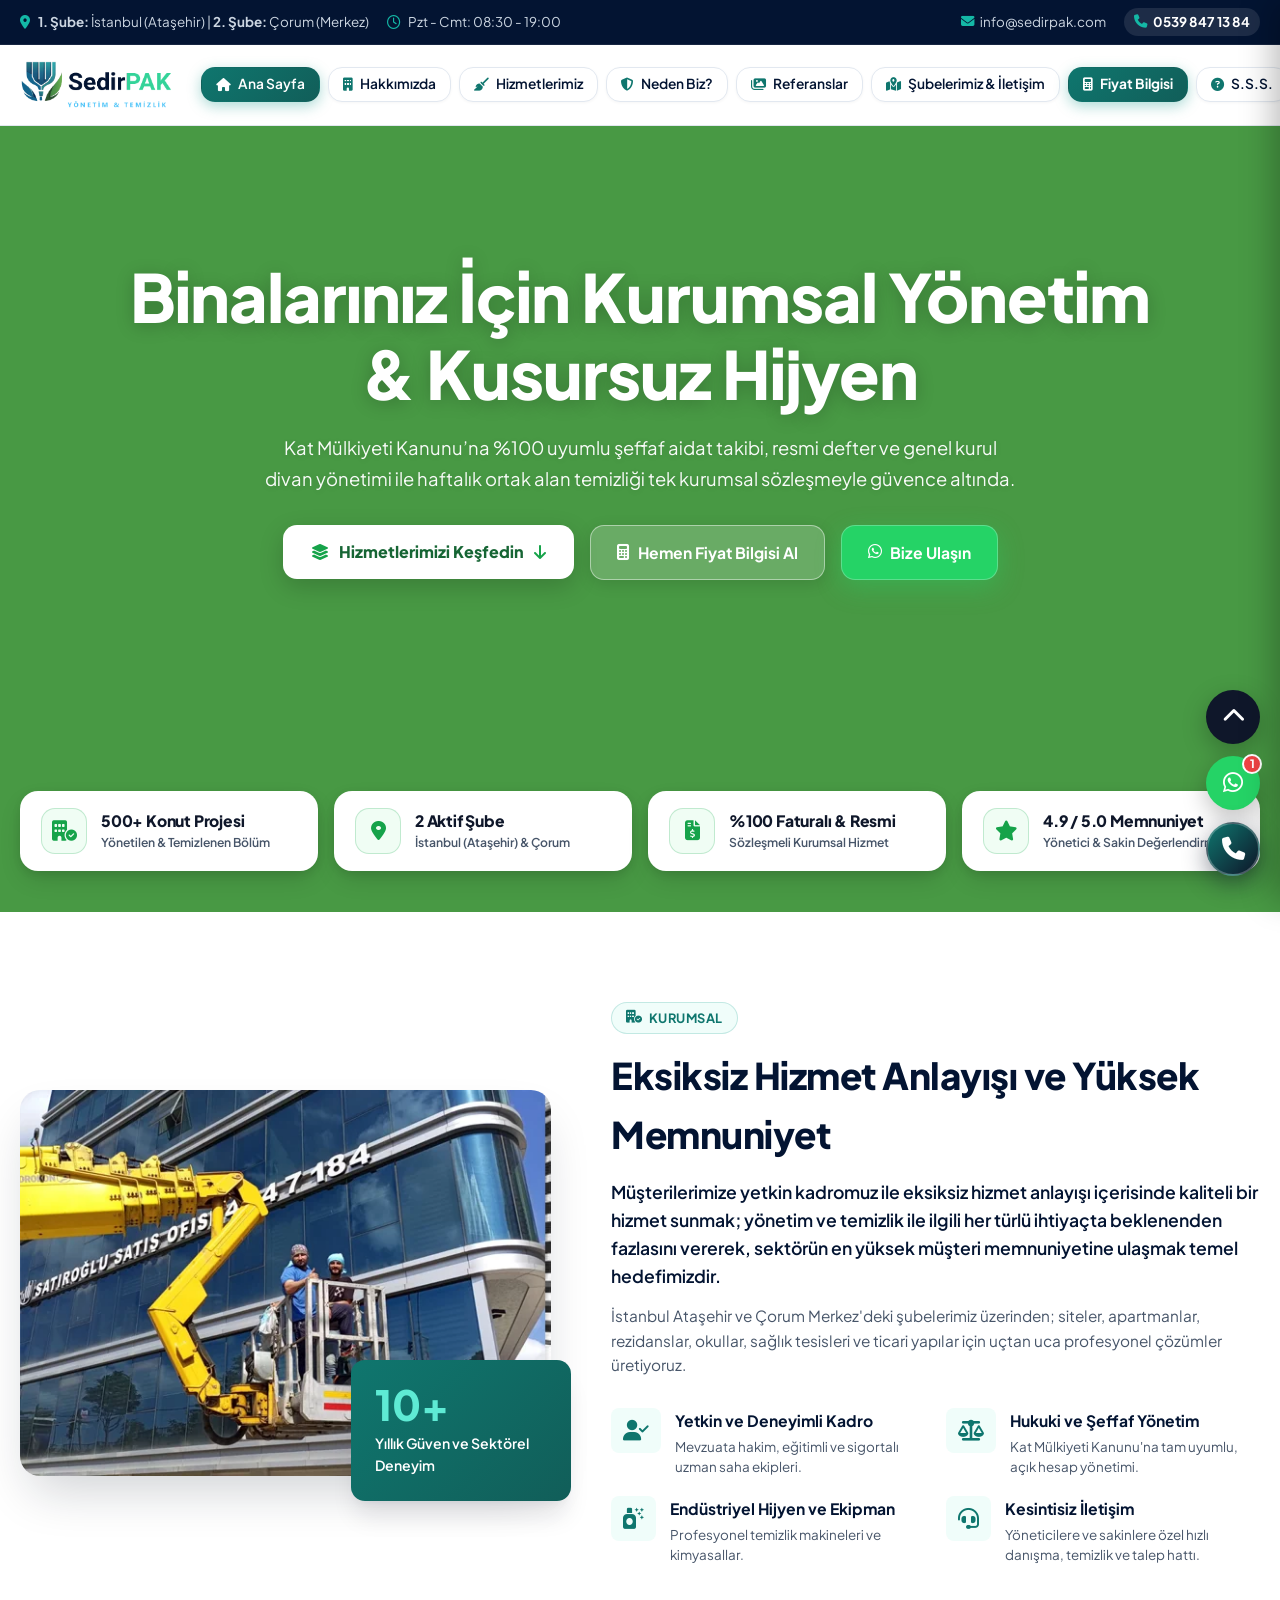
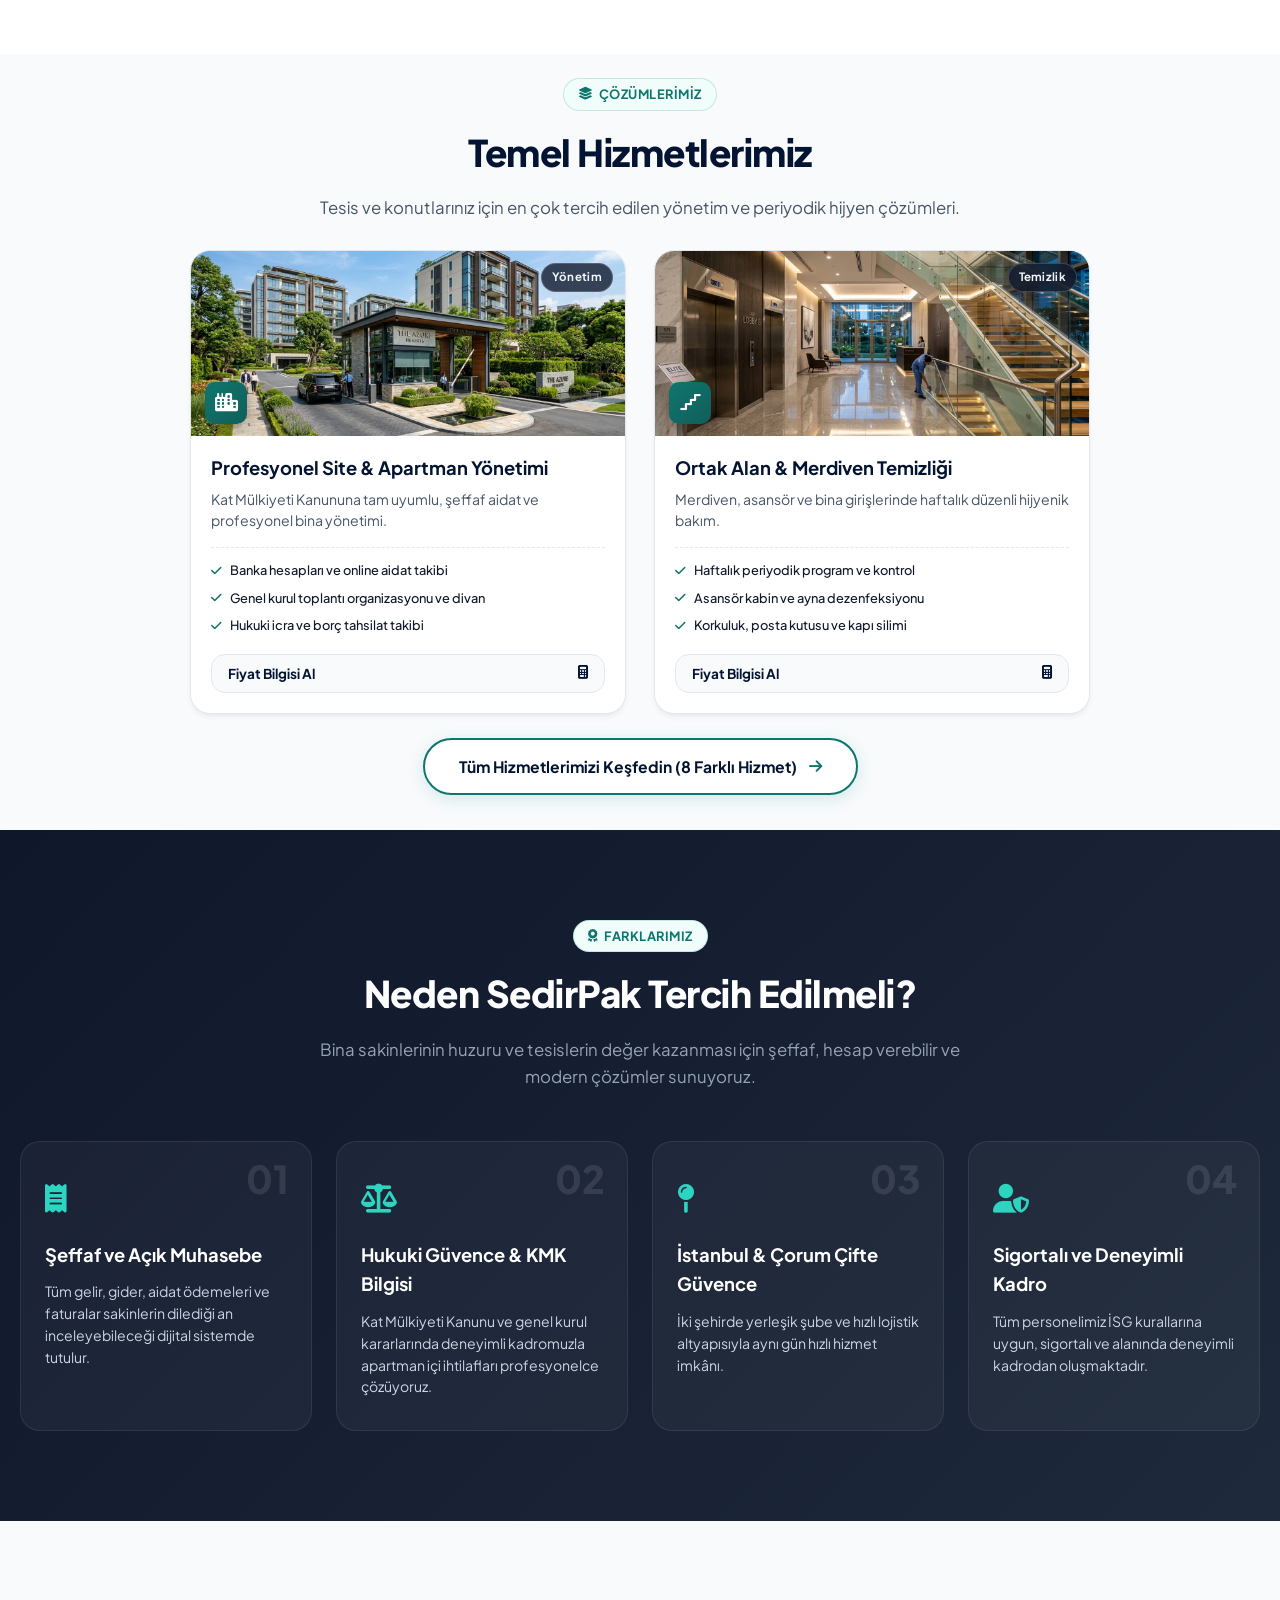
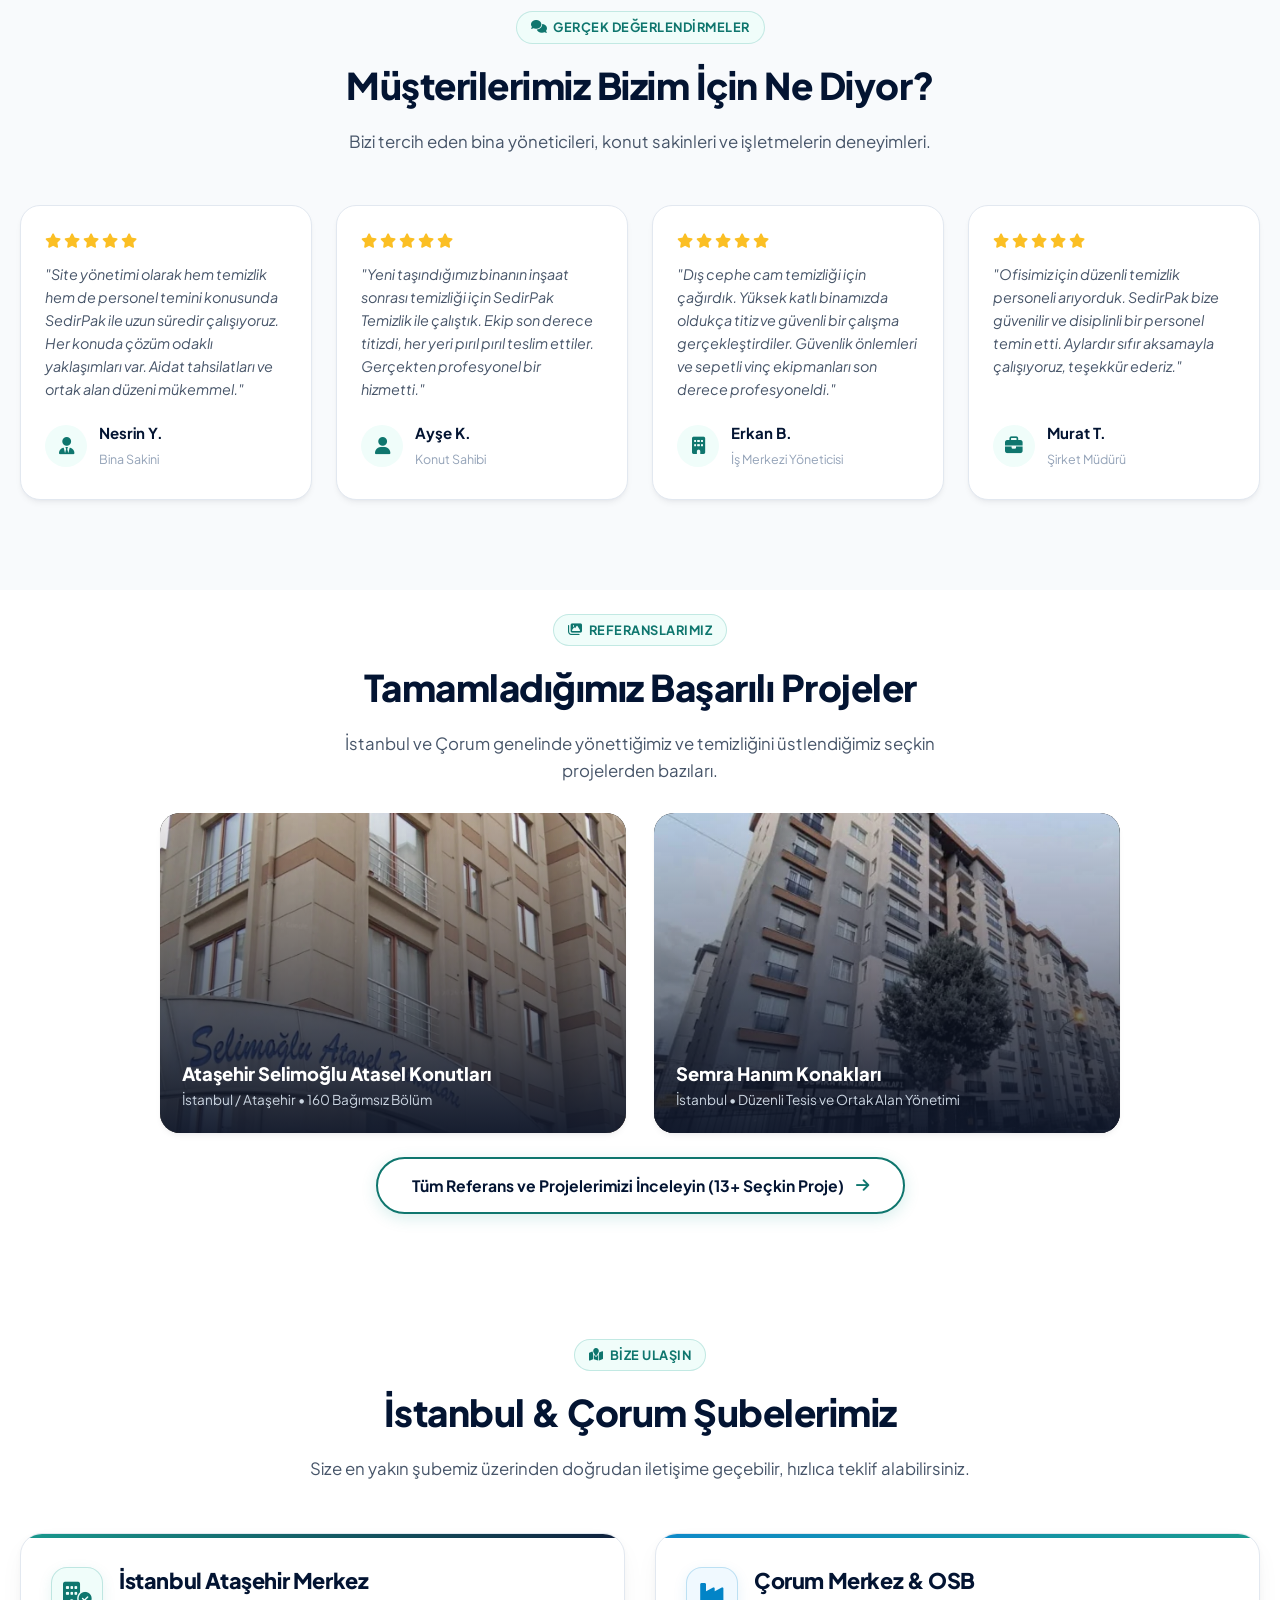
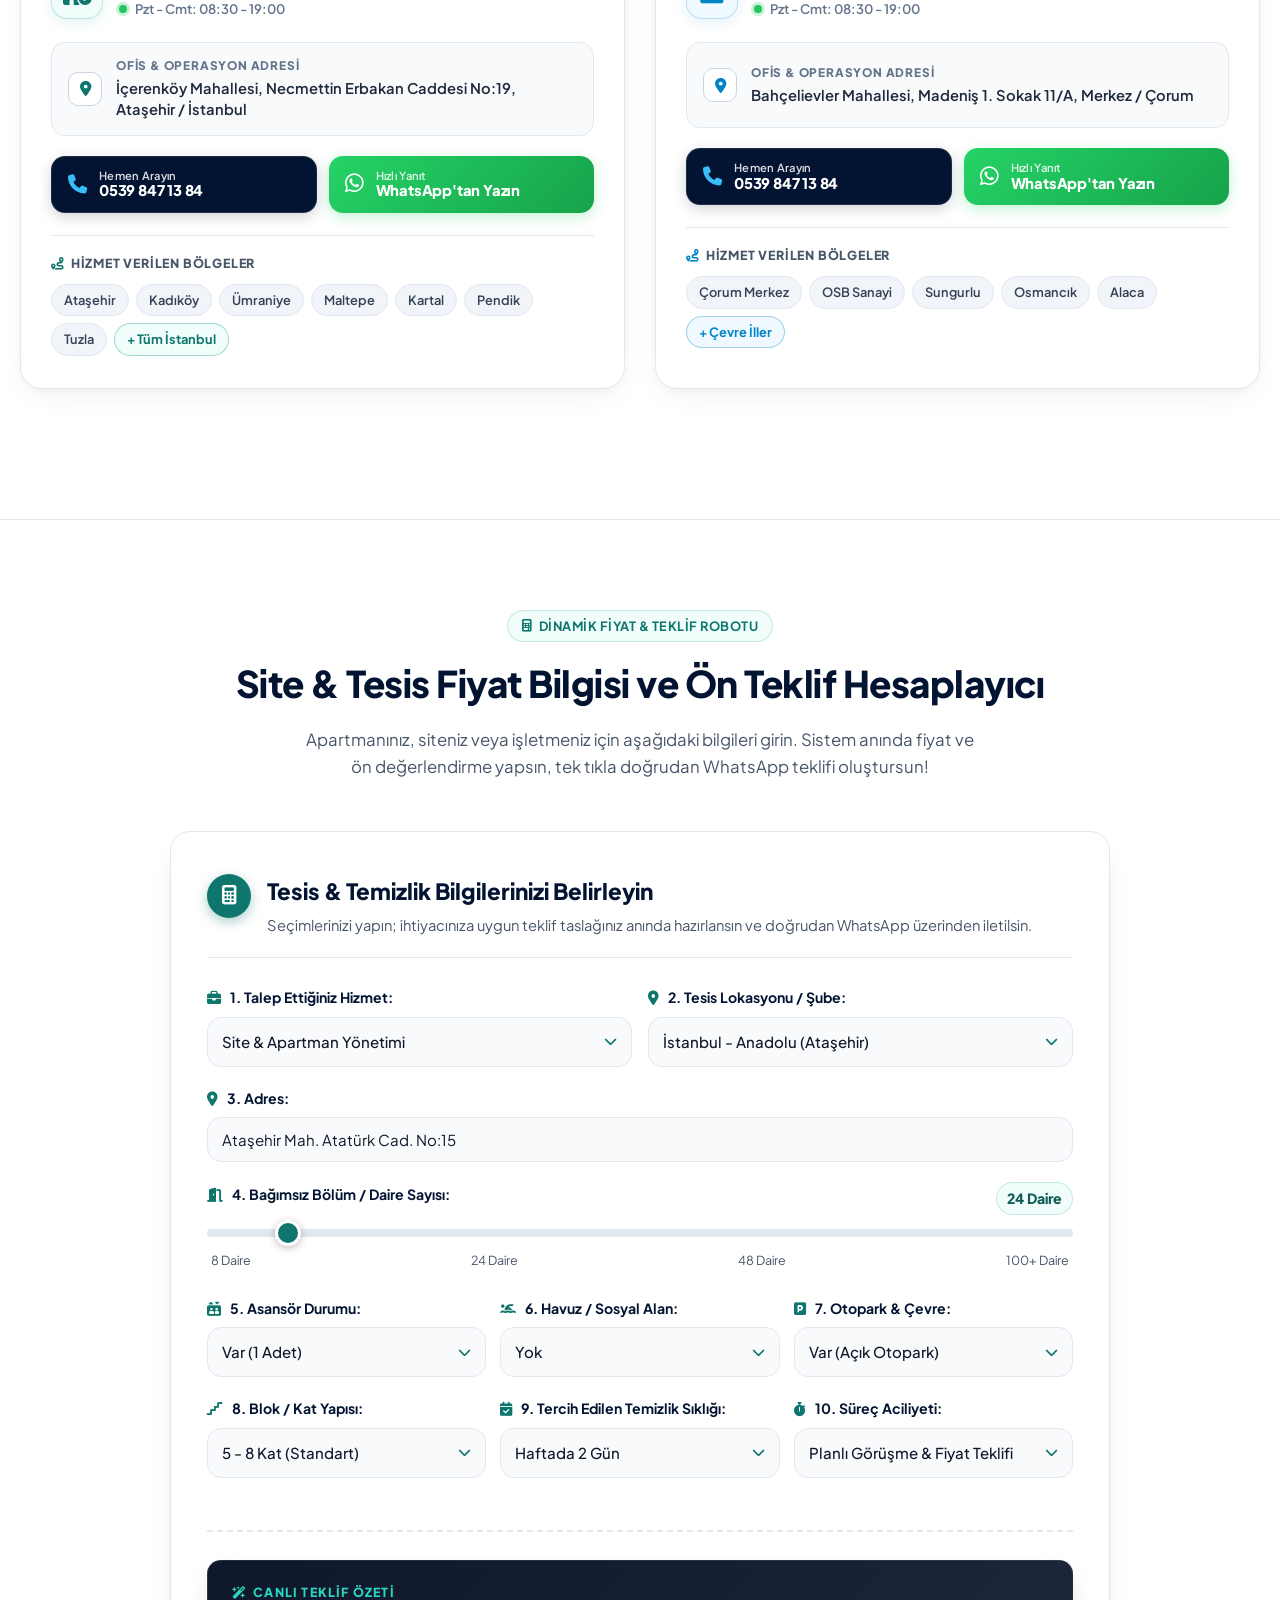
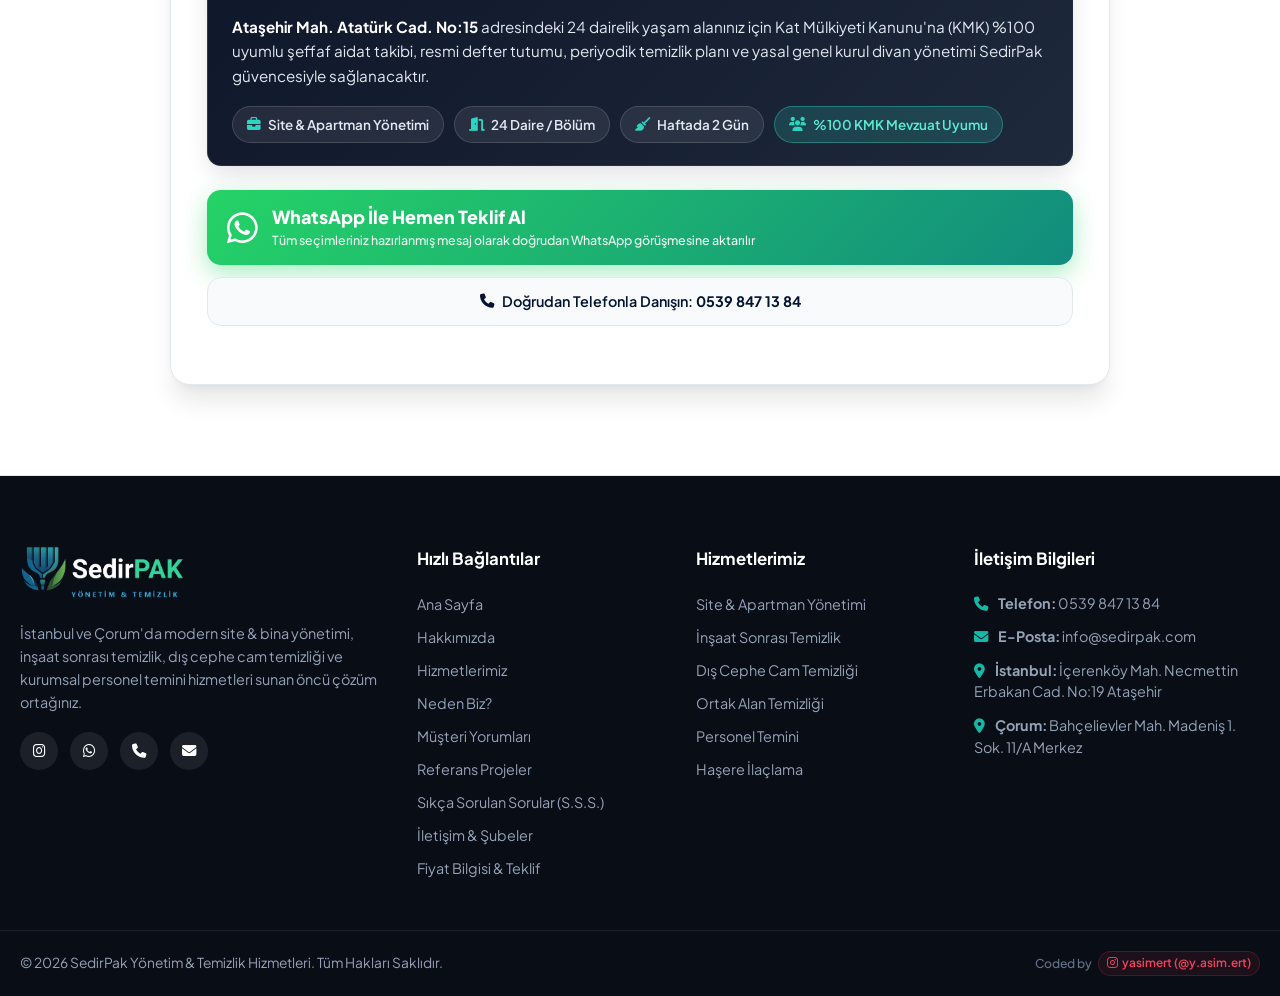
==== index.html @ 26efda53 "SedirPak Web: KMK Uyumlu Site Yonetimi ve Temizlik Hizmetleri" ====
<!DOCTYPE html>
<html lang="tr">
<head>
  <meta charset="UTF-8">
  <meta name="viewport" content="width=device-width, initial-scale=1.0, maximum-scale=5.0, viewport-fit=cover">
  <meta name="theme-color" content="#0f766e">
  <meta name="apple-mobile-web-app-capable" content="yes">
  <meta name="apple-mobile-web-app-status-bar-style" content="black-translucent">
  <title>SedirPak Yönetim & Temizlik | İstanbul & Çorum Profesyonel Tesis Yönetimi</title>
  
  <!-- SEO Meta Tags -->
  <meta name="description" content="SedirPak; İstanbul ve Çorum'da KMK uyumlu profesyonel site & apartman yönetimi, inşaat sonrası ve dış cephe temizliği sunar. Hemen online fiyat teklifi alın!">
  <meta name="keywords" content="site yönetimi, apartman yönetimi, SedirPak, inşaat sonrası temizlik, dış cephe temizliği, personel temini, ilaçlama, İstanbul site yönetimi, Çorum site yönetimi, aidat hesaplama">
  <meta name="author" content="SedirPak">
  <link rel="canonical" href="https://sedirpak.com">

  <!-- OpenGraph / Social Meta Tags -->
  <meta property="og:title" content="SedirPak | Profesyonel Site Yönetimi & Temizlik Hizmetleri">
  <meta property="og:description" content="İstanbul & Çorum'da profesyonel site yönetimi, bina temizliği ve entegre tesis çözümleri. Fiyat hesaplayıcı ile hemen teklif alın.">
  <meta property="og:image" content="assets/img/sedirpak-logo.webp">
  <meta property="og:type" content="website">

  <!-- Google Fonts: Plus Jakarta Sans -->
  <link rel="preconnect" href="https://fonts.googleapis.com">
  <link rel="preconnect" href="https://fonts.gstatic.com" crossorigin>
  <link href="https://fonts.googleapis.com/css2?family=Plus+Jakarta+Sans:ital,wght@0,300;0,400;0,500;0,600;0,700;0,800;1,400;1,600&display=swap" rel="stylesheet">

  <!-- FontAwesome 6 Icons -->
  <link rel="stylesheet" href="https://cdnjs.cloudflare.com/ajax/libs/font-awesome/6.5.2/css/all.min.css">

  <!-- Main Stylesheet -->
  <link rel="stylesheet" href="css/style.css?v=5.7">
  <link rel="icon" type="image/png" href="assets/img/sedirpak-logo.webp?v=2">
  <script>
    if ('scrollRestoration' in history) history.scrollRestoration = 'manual';
  </script>

  <!-- Yapılandırılmış Veri: Organization & LocalBusiness (Googlebot & Arama Motorları İçin) -->
  <script type="application/ld+json">
  {
    "@context": "https://schema.org",
    "@graph": [
      {
        "@type": "Organization",
        "@id": "https://sedirpak.com/#organization",
        "name": "SedirPak Yönetim & Temizlik",
        "url": "https://sedirpak.com",
        "logo": "https://sedirpak.com/assets/img/sedirpak-logo.webp",
        "contactPoint": {
          "@type": "ContactPoint",
          "telephone": "+90-539-847-13-84",
          "contactType": "customer service",
          "areaServed": ["TR-34", "TR-19"],
          "availableLanguage": "Turkish"
        }
      },
      {
        "@type": "LocalBusiness",
        "@id": "https://sedirpak.com/#istanbul-branch",
        "name": "SedirPak İstanbul Şubesi - Site Yönetimi & Temizlik",
        "parentOrganization": { "@id": "https://sedirpak.com/#organization" },
        "url": "https://sedirpak.com",
        "telephone": "+905398471384",
        "email": "info@sedirpak.com",
        "priceRange": "₺₺",
        "image": "https://sedirpak.com/assets/img/sedirpak-logo.webp",
        "address": {
          "@type": "PostalAddress",
          "streetAddress": "Barbaros Mah. Mor Sümbül Sok. Varyap Meridian Grand Tower No:1 D:84",
          "addressLocality": "Ataşehir",
          "addressRegion": "İstanbul",
          "addressCountry": "TR"
        },
        "geo": {
          "@type": "GeoCoordinates",
          "latitude": 40.9950,
          "longitude": 29.1170
        },
        "openingHoursSpecification": {
          "@type": "OpeningHoursSpecification",
          "dayOfWeek": ["Monday", "Tuesday", "Wednesday", "Thursday", "Friday", "Saturday"],
          "opens": "08:30",
          "closes": "19:00"
        }
      },
      {
        "@type": "LocalBusiness",
        "@id": "https://sedirpak.com/#corum-branch",
        "name": "SedirPak Çorum Şubesi - Apartman Yönetimi & Tesis Temizliği",
        "parentOrganization": { "@id": "https://sedirpak.com/#organization" },
        "url": "https://sedirpak.com",
        "telephone": "+905398471384",
        "email": "info@sedirpak.com",
        "priceRange": "₺₺",
        "image": "https://sedirpak.com/assets/img/sedirpak-logo.webp",
        "address": {
          "@type": "PostalAddress",
          "streetAddress": "Çepni Mah. Kubbeli 2. Sok. No:14/204",
          "addressLocality": "Merkez",
          "addressRegion": "Çorum",
          "addressCountry": "TR"
        },
        "geo": {
          "@type": "GeoCoordinates",
          "latitude": 40.5489,
          "longitude": 34.9537
        },
        "openingHoursSpecification": {
          "@type": "OpeningHoursSpecification",
          "dayOfWeek": ["Monday", "Tuesday", "Wednesday", "Thursday", "Friday", "Saturday"],
          "opens": "08:30",
          "closes": "19:00"
        }
      }
    ]
  }
  </script>
</head>
<body>

  <!-- Site Preloader: Minimal Fırça & Süpürme Animasyonu -->
  <div id="sitePreloader" class="site-preloader" aria-hidden="true">
    <div class="preloader-minimal">
      <div class="broom-anim-box">
        <svg class="broom-svg" viewBox="0 0 140 95" fill="none" xmlns="http://www.w3.org/2000/svg">
          <!-- Floor line -->
          <line class="broom-floor" x1="10" y1="80" x2="130" y2="80" />
          
          <!-- Left Dust Group (Sola süpürdükçe kalkan tozlar) -->
          <g class="dust-group dust-left">
            <path class="dust-cloud" d="M42 78 C38 69 29 67 24 71 C19 67 11 69 11 75 C8 75 5 78 8 80 C10 80 42 80 42 78 Z" fill="#cbd5e1" opacity="0.8"/>
            <circle class="dust-dot d1" cx="24" cy="69" r="3.2" fill="#94a3b8" />
            <circle class="dust-dot d2" cx="15" cy="64" r="2.6" fill="#94a3b8" />
            <circle class="dust-dot d3" cx="32" cy="63" r="2.2" fill="#64748b" />
            <circle class="dust-dot d4" cx="8" cy="73" r="2.4" fill="#94a3b8" />
            <circle class="dust-dot d5" cx="20" cy="56" r="1.8" fill="#cbd5e1" />
            <circle class="dust-dot d6" cx="28" cy="74" r="2.0" fill="#94a3b8" />
            <path class="dust-line" d="M38 78 Q26 75 14 74" stroke="#94a3b8" stroke-width="2" stroke-linecap="round"/>
            <path class="dust-line" d="M30 73 Q20 69 10 67" stroke="#cbd5e1" stroke-width="1.8" stroke-linecap="round"/>
          </g>

          <!-- Right Dust Group (Sağa süpürdükçe kalkan tozlar) -->
          <g class="dust-group dust-right">
            <path class="dust-cloud" d="M98 78 C102 69 111 67 116 71 C121 67 129 69 129 75 C132 75 135 78 132 80 C130 80 98 80 98 78 Z" fill="#cbd5e1" opacity="0.8"/>
            <circle class="dust-dot d1" cx="116" cy="69" r="3.2" fill="#94a3b8" />
            <circle class="dust-dot d2" cx="125" cy="64" r="2.6" fill="#94a3b8" />
            <circle class="dust-dot d3" cx="108" cy="63" r="2.2" fill="#64748b" />
            <circle class="dust-dot d4" cx="132" cy="73" r="2.4" fill="#94a3b8" />
            <circle class="dust-dot d5" cx="120" cy="56" r="1.8" fill="#cbd5e1" />
            <circle class="dust-dot d6" cx="112" cy="74" r="2.0" fill="#94a3b8" />
            <path class="dust-line" d="M102 78 Q114 75 126 74" stroke="#94a3b8" stroke-width="2" stroke-linecap="round"/>
            <path class="dust-line" d="M110 73 Q120 69 130 67" stroke="#cbd5e1" stroke-width="1.8" stroke-linecap="round"/>
          </g>

          <!-- Sweeping Broom Structure -->
          <g class="broom-pivot">
            <!-- Long handle (Color 1: #1e293b) -->
            <line x1="70" y1="12" x2="70" y2="58" stroke="#1e293b" stroke-width="3.5" stroke-linecap="round"/>
            
            <!-- Brush socket (Color 1: #1e293b) -->
            <rect x="55" y="58" width="30" height="6.5" rx="2" fill="#1e293b"/>
            
            <!-- Bristles / Fırça (Color 2: #0f766e) -->
            <path d="M56 64.5 L52 80 M60 64.5 L58 80 M64 64.5 L63 80 M70 64.5 L70 80 M76 64.5 L77 80 M80 64.5 L82 80 M84 64.5 L88 80" stroke="#0f766e" stroke-width="2.8" stroke-linecap="round"/>
          </g>
        </svg>
      </div>
      <div class="preloader-brand">
        <img src="assets/img/sedirpak-logo.webp?v=3" alt="SedirPak Logo" class="preloader-logo">
      </div>
    </div>
  </div>

  <!-- Top Announcement / Contact Bar -->
  <div class="top-bar">
    <div class="container top-bar-inner">
      <div class="top-bar-left d-none-mobile">
        <span class="top-item"><i class="fa-solid fa-location-dot"></i> <strong>1. Şube:</strong> İstanbul (Ataşehir) | <strong>2. Şube:</strong> Çorum (Merkez)</span>
        <span class="top-item"><i class="fa-regular fa-clock"></i> Pzt - Cmt: 08:30 - 19:00</span>
      </div>
      <div class="top-bar-right">
        <a href="mailto:info@sedirpak.com" class="top-link"><i class="fa-solid fa-envelope"></i> info@sedirpak.com</a>
        <a href="tel:05398471384" class="top-link top-phone"><i class="fa-solid fa-phone"></i> 0539 847 13 84</a>
      </div>
    </div>
  </div>

  <!-- Main Navigation Bar -->
  <header class="navbar-wrapper" id="main-header">
    <div class="container navbar-container">
      <a href="#" class="brand-logo" aria-label="SedirPak Ana Sayfa">
        <img src="assets/img/sedirpak-logo.webp?v=3" alt="SedirPak Logo" class="brand-img">
      </a>

      <!-- Desktop Navigation Menu (Tüm Navbar Buton Formatında) -->
      <nav class="nav-menu" id="navMenu">
        <a href="#hero" class="nav-link nav-btn active">
          <i class="fa-solid fa-house"></i>
          <span>Ana Sayfa</span>
        </a>
        <a href="#hakkimizda" class="nav-link nav-btn">
          <i class="fa-solid fa-building"></i>
          <span>Hakkımızda</span>
        </a>
        <a href="#hizmetler" class="nav-link nav-btn">
          <i class="fa-solid fa-broom"></i>
          <span>Hizmetlerimiz</span>
        </a>
        <a href="#neden-biz" class="nav-link nav-btn">
          <i class="fa-solid fa-shield-halved"></i>
          <span>Neden Biz?</span>
        </a>
        <a href="#referanslar" class="nav-link nav-btn">
          <i class="fa-solid fa-images"></i>
          <span>Referanslar</span>
        </a>
        <a href="#subeler" class="nav-link nav-btn">
          <i class="fa-solid fa-map-location-dot"></i>
          <span>Şubelerimiz & İletişim</span>
        </a>
        <a href="#hesaplayici" class="nav-link nav-btn nav-btn-cta">
          <i class="fa-solid fa-calculator"></i>
          <span>Fiyat Bilgisi</span>
        </a>
        <a href="sss.html" class="nav-link nav-btn">
          <i class="fa-solid fa-circle-question"></i>
          <span>S.S.S.</span>
        </a>
      </nav>

      <!-- Action Buttons (Menü Butonu) -->
      <div class="nav-actions">
        <button class="mobile-toggle" id="mobileMenuBtn" aria-label="Menüyü Aç/Kapat">
          <i class="fa-solid fa-bars"></i>
        </button>
      </div>
    </div>
  </header>

  <!-- Mobile Navigation Drawer -->
  <div class="mobile-drawer" id="mobileDrawer">
    <div class="drawer-header">
      <img src="assets/img/sedirpak-logo.webp?v=3" alt="SedirPak Logo" class="brand-img" style="height: 40px;">
      <button class="drawer-close" id="drawerCloseBtn">&times;</button>
    </div>
    <div class="drawer-links">
      <a href="#hero" class="drawer-link"><i class="fa-solid fa-house"></i> Ana Sayfa</a>
      <a href="#hakkimizda" class="drawer-link"><i class="fa-solid fa-building"></i> Hakkımızda</a>
      <a href="#hizmetler" class="drawer-link"><i class="fa-solid fa-broom"></i> Hizmetlerimiz</a>
      <a href="#neden-biz" class="drawer-link"><i class="fa-solid fa-shield-halved"></i> Neden SedirPak?</a>
      <a href="#yorumlar" class="drawer-link"><i class="fa-solid fa-comment-dots"></i> Müşteri Yorumları</a>
      <a href="#referanslar" class="drawer-link"><i class="fa-solid fa-images"></i> Projeler & Referanslar</a>
      <a href="#subeler" class="drawer-link"><i class="fa-solid fa-map-location-dot"></i> Şubeler & İletişim</a>
      <a href="#hesaplayici" class="drawer-link"><i class="fa-solid fa-calculator"></i> Fiyat Bilgisi & Teklif</a>
      <a href="sss.html" class="drawer-link"><i class="fa-solid fa-circle-question"></i> Sıkça Sorulan Sorular (S.S.S.)</a>
    </div>
    <div class="drawer-footer">
      <a href="https://wa.me/905398471384" target="_blank" class="btn btn-whatsapp-full">
        <i class="fa-brands fa-whatsapp"></i> WhatsApp'tan Danışın
      </a>
      <a href="tel:05398471384" class="btn btn-call-full">
        <i class="fa-solid fa-phone"></i> 0539 847 13 84
      </a>
    </div>
  </div>
  <div class="drawer-backdrop" id="drawerBackdrop"></div>

  <!-- Hero Section (Kurumsal Logo Yeşili Sabit Tek Renk Tema) -->
  <section class="hero-section" id="hero">
    <div class="container hero-container">
      <!-- Hero Header (Net, Vurucu, Prestijli) -->
      <div class="hero-header-box">
        <h1 class="hero-title">
          Binalarınız İçin Kurumsal Yönetim &amp; Kusursuz Hijyen
        </h1>

        <p class="hero-description">
          Kat Mülkiyeti Kanunu’na %100 uyumlu şeffaf aidat takibi, resmi defter ve genel kurul divan yönetimi ile haftalık ortak alan temizliği tek kurumsal sözleşmeyle güvence altında.
        </p>

        <!-- Hero Action Buttons -->
        <div class="hero-buttons">
          <a href="#hizmetler" class="btn btn-hero-explore">
            <i class="fa-solid fa-layer-group"></i>
            <span>Hizmetlerimizi Keşfedin</span>
            <i class="fa-solid fa-arrow-down"></i>
          </a>
          <a href="#hesaplayici" class="btn btn-hero-calc">
            <i class="fa-solid fa-calculator"></i>
            <span>Hemen Fiyat Bilgisi Al</span>
          </a>
          <a href="https://wa.me/905398471384?text=Merhaba,%20SedirPak%20web%20sitenizden%20ulas%C4%B1yorum.%20Fiyat%20bilgisi%20almak%20istiyorum." target="_blank" class="btn btn-hero-whatsapp">
            <i class="fa-brands fa-whatsapp"></i>
            <span>Bize Ulaşın</span>
          </a>
        </div>
      </div>

      <!-- Trust Metrics Bar (Hero Altı Güven ve Bilgi Bandı) -->
      <div class="hero-stats-row">
        <div class="stat-pill-item">
          <div class="stat-pill-icon"><i class="fa-solid fa-building-circle-check"></i></div>
          <div class="stat-pill-info">
            <strong>500+ Konut Projesi</strong>
            <span>Yönetilen &amp; Temizlenen Bölüm</span>
          </div>
        </div>

        <div class="stat-pill-item">
          <div class="stat-pill-icon"><i class="fa-solid fa-location-dot"></i></div>
          <div class="stat-pill-info">
            <strong>2 Aktif Şube</strong>
            <span>İstanbul (Ataşehir) &amp; Çorum</span>
          </div>
        </div>

        <div class="stat-pill-item">
          <div class="stat-pill-icon"><i class="fa-solid fa-file-invoice-dollar"></i></div>
          <div class="stat-pill-info">
            <strong>%100 Faturalı &amp; Resmi</strong>
            <span>Sözleşmeli Kurumsal Hizmet</span>
          </div>
        </div>

        <div class="stat-pill-item">
          <div class="stat-pill-icon"><i class="fa-solid fa-star"></i></div>
          <div class="stat-pill-info">
            <strong>4.9 / 5.0 Memnuniyet</strong>
            <span>Yönetici &amp; Sakin Değerlendirmesi</span>
          </div>
        </div>
      </div>
    </div>
  </section>

  <!-- Hakkımızda / Kurumsal Bölüm -->
  <section class="about-section" id="hakkimizda">
    <div class="container about-container">
      <div class="about-image-col">
        <div class="image-wrapper">
          <img src="assets/img/sedirpak-kurumsal-yonetim-temizlik.webp" alt="SedirPak Tesis Yönetimi ve Temizlik" class="about-main-img">
          <div class="experience-card">
            <span class="exp-number">10+</span>
            <span class="exp-text">Yıllık Güven ve Sektörel Deneyim</span>
          </div>
        </div>
      </div>
      <div class="about-text-col">
        <span class="section-tag"><i class="fa-solid fa-building-circle-check"></i> KURUMSAL</span>
        <h2 class="section-title">Eksiksiz Hizmet Anlayışı ve Yüksek Memnuniyet</h2>
        <p class="about-lead">
          Müşterilerimize yetkin kadromuz ile eksiksiz hizmet anlayışı içerisinde kaliteli bir hizmet sunmak; 
          yönetim ve temizlik ile ilgili her türlü ihtiyaçta beklenenden fazlasını vererek, sektörün en yüksek 
          müşteri memnuniyetine ulaşmak temel hedefimizdir.
        </p>
        <p class="about-paragraph">
          İstanbul Ataşehir ve Çorum Merkez'deki şubelerimiz üzerinden; siteler, apartmanlar, rezidanslar, okullar, 
          sağlık tesisleri ve ticari yapılar için uçtan uca profesyonel çözümler üretiyoruz.
        </p>

        <div class="about-highlights-grid">
          <div class="highlight-item">
            <i class="fa-solid fa-user-check"></i>
            <div>
              <h4>Yetkin ve Deneyimli Kadro</h4>
              <p>Mevzuata hakim, eğitimli ve sigortalı uzman saha ekipleri.</p>
            </div>
          </div>
          <div class="highlight-item">
            <i class="fa-solid fa-scale-balanced"></i>
            <div>
              <h4>Hukuki ve Şeffaf Yönetim</h4>
              <p>Kat Mülkiyeti Kanunu'na tam uyumlu, açık hesap yönetimi.</p>
            </div>
          </div>
          <div class="highlight-item">
            <i class="fa-solid fa-spray-can-sparkles"></i>
            <div>
              <h4>Endüstriyel Hijyen ve Ekipman</h4>
              <p>Profesyonel temizlik makineleri ve kimyasallar.</p>
            </div>
          </div>
          <div class="highlight-item">
            <i class="fa-solid fa-headset"></i>
            <div>
              <h4>Kesintisiz İletişim</h4>
              <p>Yöneticilere ve sakinlere özel hızlı danışma, temizlik ve talep hattı.</p>
            </div>
          </div>
        </div>
      </div>
    </div>
  </section>

  <!-- Hizmetlerimiz Bölümü (Öne Çıkanlar & Hızlı Bakış) -->
  <section class="services-section" id="hizmetler">
    <div class="container">
      <div class="section-header text-center">
        <span class="section-tag"><i class="fa-solid fa-layer-group"></i> ÇÖZÜMLERİMİZ</span>
        <h2 class="section-title">Temel Hizmetlerimiz</h2>
        <p class="section-subtitle">
          Tesis ve konutlarınız için en çok tercih edilen yönetim ve periyodik hijyen çözümleri.
        </p>
      </div>

      <div class="services-grid featured-services-grid" id="servicesGrid">
        <!-- Hizmet 1: Site & Apartman Yönetimi -->
        <div class="service-card" data-category="yonetim">
          <div class="service-card-media">
            <img src="assets/img/services/sedirpak-site-yonetimi.webp" alt="SedirPak Site & Apartman Yönetimi" loading="lazy">
            <div class="service-icon-badge">
              <i class="fa-solid fa-city"></i>
            </div>
            <span class="service-cat-pill">Yönetim</span>
          </div>
          <div class="service-card-body">
            <h3>Profesyonel Site & Apartman Yönetimi</h3>
            <p>Kat Mülkiyeti Kanununa tam uyumlu, şeffaf aidat ve profesyonel bina yönetimi.</p>
            <ul class="service-points">
              <li><i class="fa-solid fa-check"></i> Banka hesapları ve online aidat takibi</li>
              <li><i class="fa-solid fa-check"></i> Genel kurul toplantı organizasyonu ve divan</li>
              <li><i class="fa-solid fa-check"></i> Hukuki icra ve borç tahsilat takibi</li>
            </ul>
            <button class="btn-card-quote" onclick="selectServiceForCalc('Profesyonel Site ve Apartman Yönetimi')">
              <span>Fiyat Bilgisi Al</span> <i class="fa-solid fa-calculator"></i>
            </button>
          </div>
        </div>

        <!-- Hizmet 2: Ortak Alan & Merdiven Temizliği -->
        <div class="service-card" data-category="temizlik">
          <div class="service-card-media">
            <img src="assets/img/services/sedirpak-ortak-alan-merdiven-temizligi.webp" alt="SedirPak Ortak Alan & Merdiven Temizliği" loading="lazy">
            <div class="service-icon-badge">
              <i class="fa-solid fa-stairs"></i>
            </div>
            <span class="service-cat-pill">Temizlik</span>
          </div>
          <div class="service-card-body">
            <h3>Ortak Alan & Merdiven Temizliği</h3>
            <p>Merdiven, asansör ve bina girişlerinde haftalık düzenli hijyenik bakım.</p>
            <ul class="service-points">
              <li><i class="fa-solid fa-check"></i> Haftalık periyodik program ve kontrol</li>
              <li><i class="fa-solid fa-check"></i> Asansör kabin ve ayna dezenfeksiyonu</li>
              <li><i class="fa-solid fa-check"></i> Korkuluk, posta kutusu ve kapı silimi</li>
            </ul>
            <button class="btn-card-quote" onclick="selectServiceForCalc('Ortak Alan & Merdiven Temizliği')">
              <span>Fiyat Bilgisi Al</span> <i class="fa-solid fa-calculator"></i>
            </button>
          </div>
        </div>
      </div>

      <!-- Tüm Hizmetlerimizi Keşfedin Butonu -->
      <div class="section-more-wrapper">
        <a href="hizmetler.html" class="btn btn-section-more">
          <span>Tüm Hizmetlerimizi Keşfedin (8 Farklı Hizmet)</span>
          <i class="fa-solid fa-arrow-right"></i>
        </a>
      </div>
    </div>
  </section>

  <!-- Neden SedirPak? / Avantajlar -->
  <section class="why-us-section" id="neden-biz">
    <div class="container">
      <div class="section-header text-center">
        <span class="section-tag"><i class="fa-solid fa-award"></i> FARKLARIMIZ</span>
        <h2 class="section-title">Neden SedirPak Tercih Edilmeli?</h2>
        <p class="section-subtitle">
          Bina sakinlerinin huzuru ve tesislerin değer kazanması için şeffaf, hesap verebilir ve modern çözümler sunuyoruz.
        </p>
      </div>

      <div class="why-grid">
        <div class="why-card">
          <div class="why-number">01</div>
          <div class="why-icon"><i class="fa-solid fa-receipt"></i></div>
          <h3>Şeffaf ve Açık Muhasebe</h3>
          <p>Tüm gelir, gider, aidat ödemeleri ve faturalar sakinlerin dilediği an inceleyebileceği dijital sistemde tutulur.</p>
        </div>

        <div class="why-card">
          <div class="why-number">02</div>
          <div class="why-icon"><i class="fa-solid fa-scale-balanced"></i></div>
          <h3>Hukuki Güvence & KMK Bilgisi</h3>
          <p>Kat Mülkiyeti Kanunu ve genel kurul kararlarında deneyimli kadromuzla apartman içi ihtilafları profesyonelce çözüyoruz.</p>
        </div>

        <div class="why-card">
          <div class="why-number">03</div>
          <div class="why-icon"><i class="fa-solid fa-map-pin"></i></div>
          <h3>İstanbul & Çorum Çifte Güvence</h3>
          <p>İki şehirde yerleşik şube ve hızlı lojistik altyapısıyla aynı gün hızlı hizmet imkânı.</p>
        </div>

        <div class="why-card">
          <div class="why-number">04</div>
          <div class="why-icon"><i class="fa-solid fa-user-shield"></i></div>
          <h3>Sigortalı ve Deneyimli Kadro</h3>
          <p>Tüm personelimiz İSG kurallarına uygun, sigortalı ve alanında deneyimli kadrodan oluşmaktadır.</p>
        </div>
      </div>
    </div>
  </section>

  <!-- Müşteri Yorumları (Testimonials) -->
  <section class="testimonials-section" id="yorumlar">
    <div class="container">
      <div class="section-header text-center">
        <span class="section-tag"><i class="fa-solid fa-comments"></i> GERÇEK DEĞERLENDİRMELER</span>
        <h2 class="section-title">Müşterilerimiz Bizim İçin Ne Diyor?</h2>
        <p class="section-subtitle">
          Bizi tercih eden bina yöneticileri, konut sakinleri ve işletmelerin deneyimleri.
        </p>
      </div>

      <div class="testimonials-grid">
        <div class="testimonial-card">
          <div class="stars">
            <i class="fa-solid fa-star"></i><i class="fa-solid fa-star"></i><i class="fa-solid fa-star"></i><i class="fa-solid fa-star"></i><i class="fa-solid fa-star"></i>
          </div>
          <p class="quote-text">
            "Site yönetimi olarak hem temizlik hem de personel temini konusunda SedirPak ile uzun süredir çalışıyoruz. Her konuda çözüm odaklı yaklaşımları var. Aidat tahsilatları ve ortak alan düzeni mükemmel."
          </p>
          <div class="author-info">
            <div class="author-avatar"><i class="fa-solid fa-user-tie"></i></div>
            <div>
              <strong>Nesrin Y.</strong>
              <span>Bina Sakini</span>
            </div>
          </div>
        </div>

        <div class="testimonial-card">
          <div class="stars">
            <i class="fa-solid fa-star"></i><i class="fa-solid fa-star"></i><i class="fa-solid fa-star"></i><i class="fa-solid fa-star"></i><i class="fa-solid fa-star"></i>
          </div>
          <p class="quote-text">
            "Yeni taşındığımız binanın inşaat sonrası temizliği için SedirPak Temizlik ile çalıştık. Ekip son derece titizdi, her yeri pırıl pırıl teslim ettiler. Gerçekten profesyonel bir hizmetti."
          </p>
          <div class="author-info">
            <div class="author-avatar"><i class="fa-solid fa-user"></i></div>
            <div>
              <strong>Ayşe K.</strong>
              <span>Konut Sahibi</span>
            </div>
          </div>
        </div>

        <div class="testimonial-card">
          <div class="stars">
            <i class="fa-solid fa-star"></i><i class="fa-solid fa-star"></i><i class="fa-solid fa-star"></i><i class="fa-solid fa-star"></i><i class="fa-solid fa-star"></i>
          </div>
          <p class="quote-text">
            "Dış cephe cam temizliği için çağırdık. Yüksek katlı binamızda oldukça titiz ve güvenli bir çalışma gerçekleştirdiler. Güvenlik önlemleri ve sepetli vinç ekipmanları son derece profesyoneldi."
          </p>
          <div class="author-info">
            <div class="author-avatar"><i class="fa-solid fa-building"></i></div>
            <div>
              <strong>Erkan B.</strong>
              <span>İş Merkezi Yöneticisi</span>
            </div>
          </div>
        </div>

        <div class="testimonial-card">
          <div class="stars">
            <i class="fa-solid fa-star"></i><i class="fa-solid fa-star"></i><i class="fa-solid fa-star"></i><i class="fa-solid fa-star"></i><i class="fa-solid fa-star"></i>
          </div>
          <p class="quote-text">
            "Ofisimiz için düzenli temizlik personeli arıyorduk. SedirPak bize güvenilir ve disiplinli bir personel temin etti. Aylardır sıfır aksamayla çalışıyoruz, teşekkür ederiz."
          </p>
          <div class="author-info">
            <div class="author-avatar"><i class="fa-solid fa-briefcase"></i></div>
            <div>
              <strong>Murat T.</strong>
              <span>Şirket Müdürü</span>
            </div>
          </div>
        </div>
      </div>
    </div>
  </section>

  <!-- Referanslarımız & Galeri (Gerçek Projeler) -->
  <section class="portfolio-section" id="referanslar">
    <div class="container">
      <div class="section-header text-center">
        <span class="section-tag"><i class="fa-solid fa-images"></i> REFERANSLARIMIZ</span>
        <h2 class="section-title">Tamamladığımız Başarılı Projeler</h2>
        <p class="section-subtitle">
          İstanbul ve Çorum genelinde yönettiğimiz ve temizliğini üstlendiğimiz seçkin projelerden bazıları.
        </p>
      </div>

      <div class="portfolio-grid featured-portfolio-grid">
        <!-- 1: Ataşehir Selimoğlu Atasel Konutları -->
        <div class="portfolio-item">
          <div class="portfolio-img-box">
            <img src="assets/img/portfolio/sedirpak-atasehir-selimoglu-atasel-konutlari.webp" alt="SedirPak Ataşehir Selimoğlu Atasel Konutları" loading="lazy">
            <div class="portfolio-overlay">
              <h4 class="p-title">Ataşehir Selimoğlu Atasel Konutları</h4>
              <p class="p-desc">İstanbul / Ataşehir • 160 Bağımsız Bölüm</p>
            </div>
          </div>
        </div>

        <!-- 2: İstanbul Semra Hanım Konakları -->
        <div class="portfolio-item">
          <div class="portfolio-img-box">
            <img src="assets/img/portfolio/sedirpak-istanbul-semra-hanim-konaklari.webp" alt="SedirPak İstanbul Semra Hanım Konakları" loading="lazy">
            <div class="portfolio-overlay">
              <h4 class="p-title">Semra Hanım Konakları</h4>
              <p class="p-desc">İstanbul • Düzenli Tesis ve Ortak Alan Yönetimi</p>
            </div>
          </div>
        </div>
      </div>

      <!-- Tüm Referanslarımız Butonu -->
      <div class="section-more-wrapper">
        <a href="referanslar.html" class="btn btn-section-more">
          <span>Tüm Referans ve Projelerimizi İnceleyin (13+ Seçkin Proje)</span>
          <i class="fa-solid fa-arrow-right"></i>
        </a>
      </div>
    </div>
  </section>

  <!-- Şubelerimiz & İletişim Bölümü -->
  <section class="branches-section" id="subeler">
    <div class="container">
      <div class="section-header text-center">
        <span class="section-tag"><i class="fa-solid fa-map-location"></i> BİZE ULAŞIN</span>
        <h2 class="section-title">İstanbul & Çorum Şubelerimiz</h2>
        <p class="section-subtitle">
          Size en yakın şubemiz üzerinden doğrudan iletişime geçebilir, hızlıca teklif alabilirsiniz.
        </p>
      </div>

      <div class="branches-grid">
        <!-- 1. Şube: İstanbul -->
        <div class="branch-card branch-card-istanbul">
          <div class="branch-card-header">
            <div class="branch-icon-box">
              <i class="fa-solid fa-building-circle-check"></i>
            </div>
            <div class="branch-title-group">
              <h3>İstanbul Ataşehir Merkez</h3>
              <div class="branch-meta-row">
                <span class="branch-status-dot"></span>
                <span>Pzt - Cmt: 08:30 - 19:00</span>
              </div>
            </div>
          </div>

          <div class="branch-address-box">
            <div class="address-icon-wrap">
              <i class="fa-solid fa-location-dot"></i>
            </div>
            <div class="address-details">
              <span class="address-subhead">Ofis & Operasyon Adresi</span>
              <p>İçerenköy Mahallesi, Necmettin Erbakan Caddesi No:19, Ataşehir / İstanbul</p>
            </div>
          </div>

          <div class="branch-contact-actions">
            <a href="tel:05398471384" class="branch-action-btn btn-call" aria-label="Telefonla Arayın">
              <i class="fa-solid fa-phone"></i>
              <div class="btn-text-group">
                <span class="btn-sub">Hemen Arayın</span>
                <span class="btn-main">0539 847 13 84</span>
              </div>
            </a>
            <a href="https://wa.me/905398471384?text=Merhaba,%20SedirPak%20%C4%B0stanbul%20%C5%9Fubeniz%20i%C3%A7in%20bilgi%20almak%20istiyorum." target="_blank" rel="noopener noreferrer" class="branch-action-btn btn-whatsapp" aria-label="WhatsApp İletişim">
              <i class="fa-brands fa-whatsapp"></i>
              <div class="btn-text-group">
                <span class="btn-sub">Hızlı Yanıt</span>
                <span class="btn-main">WhatsApp'tan Yazın</span>
              </div>
            </a>
          </div>

          <div class="branch-coverage-wrap">
            <span class="coverage-title"><i class="fa-solid fa-route"></i> Hizmet Verilen Bölgeler</span>
            <div class="coverage-chips">
              <span class="coverage-chip">Ataşehir</span>
              <span class="coverage-chip">Kadıköy</span>
              <span class="coverage-chip">Ümraniye</span>
              <span class="coverage-chip">Maltepe</span>
              <span class="coverage-chip">Kartal</span>
              <span class="coverage-chip">Pendik</span>
              <span class="coverage-chip">Tuzla</span>
              <span class="coverage-chip highlight">+ Tüm İstanbul</span>
            </div>
          </div>
        </div>

        <!-- 2. Şube: Çorum -->
        <div class="branch-card branch-card-corum">
          <div class="branch-card-header">
            <div class="branch-icon-box">
              <i class="fa-solid fa-industry"></i>
            </div>
            <div class="branch-title-group">
              <h3>Çorum Merkez & OSB</h3>
              <div class="branch-meta-row">
                <span class="branch-status-dot"></span>
                <span>Pzt - Cmt: 08:30 - 19:00</span>
              </div>
            </div>
          </div>

          <div class="branch-address-box">
            <div class="address-icon-wrap">
              <i class="fa-solid fa-location-dot"></i>
            </div>
            <div class="address-details">
              <span class="address-subhead">Ofis & Operasyon Adresi</span>
              <p>Bahçelievler Mahallesi, Madeniş 1. Sokak 11/A, Merkez / Çorum</p>
            </div>
          </div>

          <div class="branch-contact-actions">
            <a href="tel:05398471384" class="branch-action-btn btn-call" aria-label="Telefonla Arayın">
              <i class="fa-solid fa-phone"></i>
              <div class="btn-text-group">
                <span class="btn-sub">Hemen Arayın</span>
                <span class="btn-main">0539 847 13 84</span>
              </div>
            </a>
            <a href="https://wa.me/905398471384?text=Merhaba,%20SedirPak%20%C3%87orum%20%C5%9Fubeniz%20i%C3%A7in%20bilgi%20almak%20istiyorum." target="_blank" rel="noopener noreferrer" class="branch-action-btn btn-whatsapp" aria-label="WhatsApp İletişim">
              <i class="fa-brands fa-whatsapp"></i>
              <div class="btn-text-group">
                <span class="btn-sub">Hızlı Yanıt</span>
                <span class="btn-main">WhatsApp'tan Yazın</span>
              </div>
            </a>
          </div>

          <div class="branch-coverage-wrap">
            <span class="coverage-title"><i class="fa-solid fa-route"></i> Hizmet Verilen Bölgeler</span>
            <div class="coverage-chips">
              <span class="coverage-chip">Çorum Merkez</span>
              <span class="coverage-chip">OSB Sanayi</span>
              <span class="coverage-chip">Sungurlu</span>
              <span class="coverage-chip">Osmancık</span>
              <span class="coverage-chip">Alaca</span>
              <span class="coverage-chip highlight">+ Çevre İller</span>
            </div>
          </div>
        </div>
      </div>
    </div>
  </section>

  <!-- Section: Interactive Fiyat Bilgisi & Teklif Hesaplayıcı (En Altta) -->
  <section class="calculator-section" id="hesaplayici">
    <div class="container">
      <div class="section-header text-center">
        <span class="section-tag"><i class="fa-solid fa-calculator"></i> DİNAMİK FİYAT & TEKLİF ROBOTU</span>
        <h2 class="section-title">Site & Tesis Fiyat Bilgisi ve Ön Teklif Hesaplayıcı</h2>
        <p class="section-subtitle">
          Apartmanınız, siteniz veya işletmeniz için aşağıdaki bilgileri girin. Sistem anında fiyat ve ön değerlendirme yapsın, 
          tek tıkla doğrudan WhatsApp teklifi oluştursun!
        </p>
      </div>

      <!-- Unified Single-Card Discovery & Quote Form -->
      <div class="calc-unified-card">
        <div class="calc-unified-header">
          <div class="calc-step-badge"><i class="fa-solid fa-calculator"></i></div>
          <div>
            <h3>Tesis & Temizlik Bilgilerinizi Belirleyin</h3>
            <p>Seçimlerinizi yapın; ihtiyacınıza uygun teklif taslağınız anında hazırlansın ve doğrudan WhatsApp üzerinden iletilsin.</p>
          </div>
        </div>

        <form id="discoveryForm" onsubmit="event.preventDefault();">
          <!-- 1 & 2. Hizmet ve Lokasyon (2 Kolon) -->
          <div class="form-row-2">
            <!-- 1. Talep Edilen Hizmet -->
            <div class="form-group">
              <label for="calcService"><i class="fa-solid fa-briefcase"></i> 1. Talep Ettiğiniz Hizmet:</label>
              <select id="calcService" class="form-control">
                <option value="Profesyonel Site ve Apartman Yönetimi" selected>Site & Apartman Yönetimi</option>
                <option value="Ortak Alan & Merdiven Temizliği">Ortak Alan & Merdiven Temizliği</option>
                <option value="İnşaat Sonrası Detaylı Temizlik">İnşaat Sonrası Temizlik</option>
                <option value="Dış Cephe Cam Temizliği (Vinçli)">Dış Cephe Cam Temizliği (Vinçli)</option>
                <option value="Personel Temini (Temizlik, Danışma, Garson)">Personel Temini (Temizlik / Danışma)</option>
                <option value="Profesyonel İlaçlama & Dezenfeksiyon">İlaçlama & Dezenfeksiyon</option>
                <option value="Havuz Bakımı & Kimyasalları">Havuz Bakımı & Kimyasalları</option>
                <option value="Komple Tesis Yönetimi & Entegre Temizlik">Komple Tesis Yönetimi</option>
              </select>
            </div>

            <!-- 2. Lokasyon / Bölge -->
            <div class="form-group">
              <label for="calcLocation"><i class="fa-solid fa-location-dot"></i> 2. Tesis Lokasyonu / Şube:</label>
              <select id="calcLocation" class="form-control">
                <option value="İstanbul - Anadolu Yakası (Ataşehir & Çevresi)" selected>İstanbul - Anadolu (Ataşehir)</option>
                <option value="İstanbul - Avrupa Yakası">İstanbul - Avrupa Yakası</option>
                <option value="Çorum - Merkez & Organize Sanayi Bölgesi (OSB)">Çorum - Merkez & OSB Sanayi</option>
                <option value="Çorum - İlçeler">Çorum - İlçeler</option>
                <option value="Diğer Çevre İller">Diğer Çevre İller</option>
              </select>
            </div>
          </div>

          <!-- 3. Adres -->
          <div class="form-group">
            <label for="calcSiteName"><i class="fa-solid fa-location-dot"></i> 3. Adres:</label>
            <input type="text" id="calcSiteName" class="form-control" placeholder="Örn: Ataşehir Mah. Atatürk Cad. No:15" value="Ataşehir Mah. Atatürk Cad. No:15">
          </div>

          <!-- 4. Bağımsız Bölüm / Daire Sayısı -->
          <div class="form-group">
            <div class="label-with-value">
              <label for="calcApartmentCount"><i class="fa-solid fa-door-open"></i> 4. Bağımsız Bölüm / Daire Sayısı:</label>
              <span class="badge-value" id="aptCountDisplay">24 Daire</span>
            </div>
            <input type="range" id="calcApartmentCount" min="4" max="250" value="24" step="1" class="form-range">
            <div class="range-marks">
              <span onclick="setApartmentCount(8)">8 Daire</span>
              <span onclick="setApartmentCount(24)">24 Daire</span>
              <span onclick="setApartmentCount(48)">48 Daire</span>
              <span onclick="setApartmentCount(100)">100+ Daire</span>
            </div>
          </div>

          <!-- 5, 6, 7. Asansör, Havuz, Otopark (3 Kolonlu Grid) -->
          <div class="form-row-3">
            <!-- Asansör -->
            <div class="form-group">
              <label for="calcElevator"><i class="fa-solid fa-elevator"></i> 5. Asansör Durumu:</label>
              <select id="calcElevator" class="form-control">
                <option value="Yok (Yalnızca Merdiven)">Yok (Yalnızca Merdiven)</option>
                <option value="Var (1 Adet)" selected>Var (1 Adet)</option>
                <option value="Var (2 Adet)">Var (2 Adet)</option>
                <option value="Var (3+ Adet)">Var (3+ Adet)</option>
              </select>
            </div>

            <!-- Havuz -->
            <div class="form-group">
              <label for="calcPool"><i class="fa-solid fa-person-swimming"></i> 6. Havuz / Sosyal Alan:</label>
              <select id="calcPool" class="form-control">
                <option value="Yok" selected>Yok</option>
                <option value="Var (Açık Havuz)">Var (Açık Havuz)</option>
                <option value="Var (Kapalı Havuz)">Var (Kapalı Havuz)</option>
                <option value="Var (Açık ve Kapalı Havuz)">Var (Açık ve Kapalı)</option>
              </select>
            </div>

            <!-- Otopark & Çevre -->
            <div class="form-group">
              <label for="calcParking"><i class="fa-solid fa-square-parking"></i> 7. Otopark & Çevre:</label>
              <select id="calcParking" class="form-control">
                <option value="Yok">Yok</option>
                <option value="Var (Açık Otopark)" selected>Var (Açık Otopark)</option>
                <option value="Var (Kapalı Otopark)">Var (Kapalı Otopark)</option>
                <option value="Var (Açık & Kapalı)">Var (Açık ve Kapalı)</option>
              </select>
            </div>
          </div>

          <!-- 8, 9, 10. Kat Yapısı, Temizlik Sıklığı, Süreç Aciliyeti (3 Kolonlu Grid) -->
          <div class="form-row-3">
            <div class="form-group">
              <label for="calcFloors"><i class="fa-solid fa-stairs"></i> 8. Blok / Kat Yapısı:</label>
              <select id="calcFloors" class="form-control">
                <option value="1 - 4 Kat (Az Katlı)">1 - 4 Kat (Az Katlı)</option>
                <option value="5 - 8 Kat (Standart Apartman)" selected>5 - 8 Kat (Standart)</option>
                <option value="9 - 15 Kat (Yüksek Katlı)">9 - 15 Kat (Yüksek Katlı)</option>
                <option value="15+ Kat (Rezidans / Site)">15+ Kat (Rezidans / Site)</option>
              </select>
            </div>

            <div class="form-group">
              <label for="calcFrequency"><i class="fa-solid fa-calendar-check"></i> 9. Tercih Edilen Temizlik Sıklığı:</label>
              <select id="calcFrequency" class="form-control">
                <option value="Haftada 1 Gün">Haftada 1 Gün</option>
                <option value="Haftada 2 Gün" selected>Haftada 2 Gün</option>
                <option value="Haftada 3 Gün">Haftada 3 Gün</option>
                <option value="Haftanın 6 Günü (Daimi Görevli)">Haftada 6 Gün (Daimi Görevli)</option>
                <option value="Tek Seferlik Detaylı Temizlik">Tek Seferlik Temizlik</option>
              </select>
            </div>

            <div class="form-group">
              <label for="calcUrgency"><i class="fa-solid fa-stopwatch"></i> 10. Süreç Aciliyeti:</label>
              <select id="calcUrgency" class="form-control">
                <option value="Planlı Proje & Fiyat Görüşmesi" selected>Planlı Görüşme & Fiyat Teklifi</option>
                <option value="Acil / Bu Hafta İçi Fiyat Teklifi">Acil / Hafta İçi Teklif</option>
                <option value="Yaklaşan Genel Kurul İçin Teklif Hazırlığı">Genel Kurul Hazırlığı</option>
              </select>
            </div>
          </div>

          <!-- Dynamic Action & Quote Strip (Sol tarafla birleşen yeni alt yapı) -->
          <div class="calc-action-area">
            <!-- Dynamic Live Summary Pill Strip -->
            <div class="calc-live-banner">
              <div class="calc-live-banner-header">
                <span class="calc-live-tag"><i class="fa-solid fa-wand-magic-sparkles"></i> Canlı Teklif Özeti</span>
              </div>
              <p class="calc-live-desc" id="evalDescription">
                Güneş Konutları için 24 dairelik yaşam alanınızda KMK mevzuatına tam uyumlu, şeffaf aidat takibi ve düzenli periyodik temizlik planı uygulanacaktır.
              </p>
              <div class="calc-live-chips">
                <span class="calc-chip"><i class="fa-solid fa-briefcase"></i> <span id="chipServiceText">Site & Apartman Yönetimi</span></span>
                <span class="calc-chip"><i class="fa-solid fa-door-open"></i> <span id="chipAptsText">24 Daire</span></span>
                <span class="calc-chip"><i class="fa-solid fa-broom"></i> <span id="chipCleaningText">Haftada 2 Gün</span></span>
                <span class="calc-chip highlight"><i class="fa-solid fa-users"></i> <span id="chipStaffText">Düzenli Mobil Ekip</span></span>
              </div>
            </div>

            <!-- Big Action Buttons -->
            <div class="calc-buttons-wrap">
              <a href="#" id="sendWhatsappBtn" target="_blank" class="btn btn-whatsapp-giant">
                <i class="fa-brands fa-whatsapp"></i>
                <div class="btn-text-wrap">
                  <span class="btn-main-txt">WhatsApp İle Hemen Teklif Al</span>
                  <span class="btn-sub-txt">Tüm seçimleriniz hazırlanmış mesaj olarak doğrudan WhatsApp görüşmesine aktarılır</span>
                </div>
              </a>

              <a href="tel:05398471384" class="btn btn-call-secondary">
                <i class="fa-solid fa-phone"></i>
                <span>Doğrudan Telefonla Danışın: <strong>0539 847 13 84</strong></span>
              </a>
            </div>
          </div>
        </form>
      </div>
    </div>
  </section>

  <!-- Footer -->
  <footer class="main-footer">
    <div class="container footer-container">
      <div class="footer-col footer-about">
        <a href="index.html" class="footer-logo-link" aria-label="SedirPak Ana Sayfa">
          <img src="assets/img/sedirpak-logo-footer.webp" alt="SedirPak Yönetim & Temizlik Logo" class="footer-logo-img">
        </a>
        <p class="footer-desc">
          İstanbul ve Çorum'da modern site & bina yönetimi, inşaat sonrası temizlik, 
          dış cephe cam temizliği ve kurumsal personel temini hizmetleri sunan öncü çözüm ortağınız.
        </p>
        <div class="footer-socials">
          <a href="https://instagram.com/y.asim.ert" target="_blank" rel="noopener noreferrer" aria-label="Instagram @y.asim.ert"><i class="fa-brands fa-instagram"></i></a>
          <a href="https://wa.me/905398471384" target="_blank" aria-label="WhatsApp"><i class="fa-brands fa-whatsapp"></i></a>
          <a href="tel:05398471384" aria-label="Telefon"><i class="fa-solid fa-phone"></i></a>
          <a href="mailto:info@sedirpak.com" aria-label="E-Posta"><i class="fa-solid fa-envelope"></i></a>
        </div>
      </div>

      <div class="footer-col">
        <h4 class="footer-heading">Hızlı Bağlantılar</h4>
        <ul class="footer-links">
          <li><a href="#hero">Ana Sayfa</a></li>
          <li><a href="#hakkimizda">Hakkımızda</a></li>
          <li><a href="#hizmetler">Hizmetlerimiz</a></li>
          <li><a href="#neden-biz">Neden Biz?</a></li>
          <li><a href="#yorumlar">Müşteri Yorumları</a></li>
          <li><a href="#referanslar">Referans Projeler</a></li>
          <li><a href="sss.html">Sıkça Sorulan Sorular (S.S.S.)</a></li>
          <li><a href="#subeler">İletişim & Şubeler</a></li>
          <li><a href="#hesaplayici">Fiyat Bilgisi & Teklif</a></li>
        </ul>
      </div>

      <div class="footer-col">
        <h4 class="footer-heading">Hizmetlerimiz</h4>
        <ul class="footer-links">
          <li><a href="hizmetler.html">Site & Apartman Yönetimi</a></li>
          <li><a href="hizmetler.html">İnşaat Sonrası Temizlik</a></li>
          <li><a href="hizmetler.html">Dış Cephe Cam Temizliği</a></li>
          <li><a href="hizmetler.html">Ortak Alan Temizliği</a></li>
          <li><a href="hizmetler.html">Personel Temini</a></li>
          <li><a href="hizmetler.html">Haşere İlaçlama</a></li>
        </ul>
      </div>

      <div class="footer-col">
        <h4 class="footer-heading">İletişim Bilgileri</h4>
        <div class="footer-contact-info">
          <p><i class="fa-solid fa-phone"></i> <strong>Telefon:</strong> 0539 847 13 84</p>
          <p><i class="fa-solid fa-envelope"></i> <strong>E-Posta:</strong> info@sedirpak.com</p>
          <p><i class="fa-solid fa-location-dot"></i> <strong>İstanbul:</strong> İçerenköy Mah. Necmettin Erbakan Cad. No:19 Ataşehir</p>
          <p><i class="fa-solid fa-location-dot"></i> <strong>Çorum:</strong> Bahçelievler Mah. Madeniş 1. Sok. 11/A Merkez</p>
        </div>
      </div>
    </div>

    <div class="footer-bottom">
      <div class="container footer-bottom-inner">
        <p>&copy; 2026 SedirPak Yönetim & Temizlik Hizmetleri. Tüm Hakları Saklıdır.</p>
        <p class="coded-by">Coded by <a href="https://instagram.com/y.asim.ert" target="_blank" rel="noopener noreferrer"><i class="fa-brands fa-instagram"></i> yasimert (@y.asim.ert)</a></p>
      </div>
    </div>
  </footer>

  <!-- Lightbox Modal for Portfolio References -->
  <div class="lightbox-modal" id="portfolioLightbox" aria-hidden="true" role="dialog" aria-label="Referans Görseli Önizleme">
    <div class="lightbox-backdrop" id="lightboxBackdrop"></div>
    <div class="lightbox-content">
      <button class="lightbox-close" id="lightboxCloseBtn" aria-label="Kapat">&times;</button>
      <div class="lightbox-image-wrap">
        <img src="" alt="SedirPak Referans ve Hizmet Detay Görseli" id="lightboxImg">
      </div>
      <div class="lightbox-caption">
        <span class="lightbox-category" id="lightboxCategory"></span>
        <h3 class="lightbox-title" id="lightboxTitle"></h3>
        <p class="lightbox-desc" id="lightboxDesc"></p>
      </div>
    </div>
  </div>

  <!-- Floating Sticky Action Buttons (WhatsApp, Phone, Scroll To Top - Matching Reference) -->
  <div class="floating-action-group">
    <!-- Scroll To Top Button -->
    <button class="fab-btn fab-top" id="scrollTopBtn" title="Yukarı Çık" aria-label="Yukarı Çık">
      <i class="fa-solid fa-chevron-up"></i>
    </button>

    <!-- Floating WhatsApp Button -->
    <a href="https://wa.me/905398471384?text=Merhaba,%20SedirPak%20web%20sitenizden%20ulas%C4%B1yorum.%20Bilgi%20almak%20istiyorum." target="_blank" class="fab-btn fab-whatsapp" id="fabWhatsapp" title="WhatsApp ile Yazın" aria-label="WhatsApp İletişim">
      <i class="fa-brands fa-whatsapp"></i>
      <span class="fab-badge">1</span>
      <span class="fab-tooltip">SedirPak'a WhatsApp'tan Ulaşın</span>
    </a>

    <!-- Floating Phone Call Button -->
    <a href="tel:05398471384" class="fab-btn fab-phone" id="fabPhone" title="Hemen Arayın" aria-label="Telefonla Arayın">
      <i class="fa-solid fa-phone"></i>
      <span class="fab-tooltip">Hemen Arayın: 0539 847 13 84</span>
    </a>
  </div>

  <!-- JavaScript -->
  <script src="js/app.js?v=5.6"></script>
</body>
</html>
---- css/style.css ----
/* ==========================================================================
   SEDİRPAK YÖNETİM & TEMİZLİK - MODERN STYLESHEET
   Design System: Plus Jakarta Sans, Deep Slate, Emerald Cyan & WhatsApp Green
   ========================================================================== */

:root {
  --primary: #0f766e;
  --primary-dark: #115e59;
  --primary-light: #14b8a6;
  --primary-subtle: #f0fdfa;
  
  --logo-navy: #031432;
  --logo-green: #489944;
  --logo-cyan: #13748e;

  --secondary: #031432;
  --secondary-light: #0d2246;
  --secondary-muted: #334155;
  
  --accent-gold: #f59e0b;
  --accent-blue: #0284c7;
  --accent-red: #e11d48;
  --whatsapp-green: #25d366;
  --whatsapp-dark: #128c7e;
  --whatsapp-hover: #1eb857;

  --bg-main: #f8fafc;
  --bg-card: #ffffff;
  --bg-card-alt: #f1f5f9;
  
  --text-main: #0f172a;
  --text-muted: #475569;
  --text-light: #94a3b8;
  --text-white: #ffffff;

  --border-color: #e2e8f0;
  --border-focus: #0d9488;

  --shadow-xs: 0 1px 2px 0 rgba(0, 0, 0, 0.05);
  --shadow-sm: 0 4px 6px -1px rgba(15, 23, 42, 0.05), 0 2px 4px -2px rgba(15, 23, 42, 0.05);
  --shadow-md: 0 10px 15px -3px rgba(15, 23, 42, 0.08), 0 4px 6px -4px rgba(15, 23, 42, 0.04);
  --shadow-lg: 0 20px 25px -5px rgba(15, 23, 42, 0.1), 0 8px 10px -6px rgba(15, 23, 42, 0.05);
  --shadow-xl: 0 25px 50px -12px rgba(15, 23, 42, 0.2);

  --radius-sm: 8px;
  --radius-md: 14px;
  --radius-lg: 20px;
  --radius-full: 9999px;

  --transition-fast: 0.2s cubic-bezier(0.4, 0, 0.2, 1);
  --transition-normal: 0.3s cubic-bezier(0.4, 0, 0.2, 1);
  --transition-bounce: 0.4s cubic-bezier(0.175, 0.885, 0.32, 1.275);

  --header-height: 80px;
}

/* Base Reset & Typography */
*, *::before, *::after {
  box-sizing: border-box;
  margin: 0;
  padding: 0;
  -webkit-tap-highlight-color: transparent;
}

html {
  scroll-behavior: smooth;
  font-size: 16px;
  -webkit-text-size-adjust: 100%;
  overflow-x: clip;
}

body {
  font-family: 'Plus Jakarta Sans', -apple-system, BlinkMacSystemFont, 'Segoe UI', Roboto, sans-serif;
  background-color: var(--bg-main);
  color: var(--text-main);
  line-height: 1.6;
  -webkit-font-smoothing: antialiased;
  overflow-x: clip;
  position: relative;
  width: 100%;
}

/* Accurate section scroll offset flush with sticky header */
section {
  scroll-margin-top: var(--header-height);
}

#hero {
  scroll-margin-top: 200px;
}

/* ==========================================================================
   MINIMALIST CLEANING PRELOADER (FIRÇA & SÜPÜRME ANİMASYONU)
   ========================================================================== */
.site-preloader {
  position: fixed;
  inset: 0;
  width: 100vw;
  height: 100vh;
  height: 100dvh;
  background: #ffffff;
  z-index: 999999;
  display: flex;
  align-items: center;
  justify-content: center;
  opacity: 1;
  visibility: visible;
  transition: opacity 0.45s ease, visibility 0.45s ease;
  user-select: none;
  cursor: pointer;
}

.site-preloader.fade-out {
  opacity: 0;
  visibility: hidden;
  pointer-events: none;
}

.preloader-minimal {
  display: flex;
  flex-direction: column;
  align-items: center;
  justify-content: center;
  gap: 16px;
}

.broom-anim-box {
  width: 150px;
  height: 105px;
  display: flex;
  align-items: center;
  justify-content: center;
  position: relative;
}

.broom-svg {
  width: 140px;
  height: 95px;
  overflow: visible;
}

/* Floor line */
.broom-floor {
  stroke: #cbd5e1;
  stroke-width: 2.5;
  stroke-linecap: round;
}

/* Sweeping pivot motion */
.broom-pivot {
  transform-origin: 70px 12px;
  animation: broomSweep 2.0s cubic-bezier(0.4, 0, 0.2, 1) infinite;
  will-change: transform;
}

@keyframes broomSweep {
  0% {
    transform: rotate(23deg) translateX(7px);
  }
  50% {
    transform: rotate(-23deg) translateX(-7px);
  }
  100% {
    transform: rotate(23deg) translateX(7px);
  }
}

/* Dust Group Animations (Süpürdükçe sağına soluna kalkan tozlar) */
.dust-group {
  pointer-events: none;
  will-change: transform, opacity;
}

.dust-left {
  transform-origin: 30px 78px;
  animation: dustLeftSweep 2.0s cubic-bezier(0.2, 0.8, 0.4, 1) infinite;
}

.dust-right {
  transform-origin: 110px 78px;
  animation: dustRightSweep 2.0s cubic-bezier(0.2, 0.8, 0.4, 1) infinite;
}

@keyframes dustLeftSweep {
  0% {
    opacity: 1;
    transform: translate(-6px, -6px) scale(1.15);
  }
  7% {
    opacity: 0.85;
    transform: translate(-11px, -10px) scale(1.25);
  }
  14% {
    opacity: 0;
    transform: translate(-16px, -14px) scale(1.35);
  }
  15%, 85% {
    opacity: 0;
    transform: translate(2px, 2px) scale(0.6);
  }
  90% {
    opacity: 0.5;
    transform: translate(-2px, -2px) scale(0.9);
  }
  100% {
    opacity: 1;
    transform: translate(-6px, -6px) scale(1.15);
  }
}

@keyframes dustRightSweep {
  0%, 35% {
    opacity: 0;
    transform: translate(-2px, 2px) scale(0.6);
  }
  40% {
    opacity: 0.5;
    transform: translate(2px, -2px) scale(0.9);
  }
  50% {
    opacity: 1;
    transform: translate(6px, -6px) scale(1.15);
  }
  57% {
    opacity: 0.85;
    transform: translate(11px, -10px) scale(1.25);
  }
  64% {
    opacity: 0;
    transform: translate(16px, -14px) scale(1.35);
  }
  65%, 100% {
    opacity: 0;
    transform: translate(-2px, 2px) scale(0.6);
  }
}

/* SedirPAK Preloader Brand & Logo */
.preloader-brand {
  display: flex;
  flex-direction: column;
  align-items: center;
  justify-content: center;
  margin-top: 14px;
}

.preloader-logo {
  height: 40px;
  width: auto;
  object-fit: contain;
  display: block;
  user-select: none;
  -webkit-user-drag: none;
}

.preloader-logo-text {
  font-family: 'Plus Jakarta Sans', -apple-system, BlinkMacSystemFont, sans-serif;
  font-size: 1.85rem;
  font-weight: 700;
  color: #031432;
  letter-spacing: -0.5px;
  line-height: 1;
}

.preloader-logo-text strong {
  font-weight: 900;
  color: #34d399; /* Yeil - footer logosundaki PAK ile birebir uyumlu */
}

a {
  text-decoration: none;
  color: inherit;
  transition: var(--transition-fast);
  touch-action: manipulation;
}

ul {
  list-style: none;
}

img {
  max-width: 100%;
  height: auto;
  display: block;
}

button, input, select, textarea {
  font-family: inherit;
  touch-action: manipulation;
}

/* Hide number spinner arrows to prevent overlapping input suffixes */
input[type="number"]::-webkit-inner-spin-button,
input[type="number"]::-webkit-outer-spin-button {
  -webkit-appearance: none;
  margin: 0;
}
input[type="number"] {
  -webkit-appearance: none;
  -moz-appearance: textfield;
  appearance: textfield;
}

.container {
  width: 100%;
  max-width: 1280px;
  margin: 0 auto;
  padding: 0 20px;
}

.text-center {
  text-align: center;
}

/* ==========================================================================
   TOP BAR
   ========================================================================== */
.top-bar {
  background-color: var(--secondary);
  color: #cbd5e1;
  font-size: 0.84rem;
  padding: 8px 0;
  border-bottom: 1px solid rgba(255, 255, 255, 0.08);
}

.top-bar-inner {
  display: flex;
  justify-content: space-between;
  align-items: center;
  flex-wrap: wrap;
  gap: 10px;
}

.top-bar-left, .top-bar-right {
  display: flex;
  align-items: center;
  gap: 18px;
}

.top-item i, .top-link i {
  color: var(--primary-light);
  margin-right: 6px;
}

.top-link {
  color: #cbd5e1;
  display: inline-flex;
  align-items: center;
}

.top-link:hover {
  color: var(--text-white);
}

.top-phone {
  color: var(--text-white);
  font-weight: 700;
  background: rgba(255, 255, 255, 0.1);
  padding: 3px 10px;
  border-radius: var(--radius-full);
}

/* ==========================================================================
   MAIN NAVBAR
   ========================================================================== */
.navbar-wrapper {
  background: rgba(255, 255, 255, 0.95);
  backdrop-filter: blur(14px);
  -webkit-backdrop-filter: blur(14px);
  position: -webkit-sticky;
  position: sticky;
  top: 0;
  left: 0;
  right: 0;
  width: 100%;
  z-index: 1000;
  border-bottom: 1px solid var(--border-color);
  transition: background 0.28s cubic-bezier(0.16, 1, 0.3, 1),
              box-shadow 0.28s cubic-bezier(0.16, 1, 0.3, 1),
              border-color 0.28s cubic-bezier(0.16, 1, 0.3, 1);
}

.navbar-wrapper.scrolled {
  box-shadow: 0 4px 20px -2px rgba(15, 23, 42, 0.08);
  background: rgba(255, 255, 255, 0.98);
}

.navbar-container {
  display: flex;
  align-items: center;
  justify-content: space-between;
  height: 80px;
  transition: height 0.28s cubic-bezier(0.16, 1, 0.3, 1);
}

/* Brand Logo */
.brand-logo {
  display: flex;
  align-items: center;
  flex-shrink: 0;
  margin-right: 28px;
}

.brand-img {
  height: 48px;
  width: auto;
  object-fit: contain;
}

.brand-text {
  display: flex;
  flex-direction: column;
}

.brand-title {
  font-size: 1.55rem;
  font-weight: 800;
  letter-spacing: -0.5px;
  color: var(--secondary);
  line-height: 1.1;
}

.brand-title span {
  color: var(--primary);
}

.brand-subtitle {
  font-size: 0.68rem;
  font-weight: 700;
  letter-spacing: 2px;
  color: var(--primary);
  text-transform: uppercase;
}

/* Nav Menu Buttons (Tüm Navbar Buton Formatında) */
.nav-menu {
  display: flex;
  align-items: center;
  gap: 8px;
}

.nav-link.nav-btn,
.nav-btn {
  display: inline-flex;
  align-items: center;
  justify-content: center;
  gap: 7px;
  padding: 8px 14px;
  border-radius: var(--radius-md);
  font-weight: 600;
  font-size: 0.86rem;
  color: var(--secondary);
  background: #ffffff;
  border: 1.5px solid var(--border-color);
  box-shadow: 0 1px 3px rgba(0, 0, 0, 0.04);
  cursor: pointer;
  transition: all 0.22s cubic-bezier(0.16, 1, 0.3, 1);
  white-space: nowrap;
  text-decoration: none;
  line-height: 1.2;
}

.nav-link.nav-btn i,
.nav-btn i {
  font-size: 0.82rem;
  color: var(--primary);
  transition: transform 0.2s ease, color 0.2s ease;
  margin: 0;
}

.nav-link.nav-btn:hover,
.nav-btn:hover {
  background: var(--primary-subtle);
  border-color: var(--primary);
  color: var(--primary-dark);
  transform: translateY(-2px);
  box-shadow: 0 4px 12px rgba(13, 148, 136, 0.16);
}

.nav-link.nav-btn:hover i,
.nav-btn:hover i {
  transform: scale(1.15);
  color: var(--primary-dark);
}

/* Active Nav Button */
.nav-link.nav-btn.active,
.nav-btn.active {
  background: linear-gradient(135deg, var(--primary) 0%, var(--primary-dark) 100%);
  color: #ffffff;
  border-color: transparent;
  box-shadow: 0 4px 14px rgba(13, 148, 136, 0.35);
}

.nav-link.nav-btn.active i,
.nav-btn.active i {
  color: #ffffff;
}

/* Fiyat Bilgisi CTA Nav Button */
.nav-link.nav-btn-cta,
.nav-btn-cta {
  background: linear-gradient(135deg, var(--primary) 0%, var(--primary-dark) 100%);
  color: #ffffff !important;
  border-color: transparent !important;
  box-shadow: 0 4px 14px rgba(13, 148, 136, 0.35);
  font-weight: 700;
}

.nav-link.nav-btn-cta i,
.nav-btn-cta i {
  color: #ffffff !important;
}

.nav-link.nav-btn-cta:hover,
.nav-btn-cta:hover {
  background: linear-gradient(135deg, #14b8a6 0%, #0d9488 100%) !important;
  color: #ffffff !important;
  transform: translateY(-2px);
  box-shadow: 0 6px 18px rgba(13, 148, 136, 0.45);
}

.mobile-only-btn {
  display: none !important;
}

/* Nav Actions */
.nav-actions {
  display: flex;
  align-items: center;
  gap: 12px;
  flex-shrink: 0;
}

.btn {
  display: inline-flex;
  align-items: center;
  justify-content: center;
  gap: 8px;
  padding: 10px 18px;
  border-radius: var(--radius-md);
  font-weight: 600;
  font-size: 0.9rem;
  border: none;
  cursor: pointer;
  transition: var(--transition-normal);
  white-space: nowrap;
}

.btn-primary {
  background: linear-gradient(135deg, var(--primary) 0%, var(--primary-dark) 100%);
  color: var(--text-white);
  box-shadow: 0 4px 12px rgba(13, 148, 136, 0.35);
}

.btn-primary:hover {
  transform: translateY(-2px);
  box-shadow: 0 6px 18px rgba(13, 148, 136, 0.45);
}

.btn-outline-call {
  background: transparent;
  color: var(--secondary);
  border: 1.5px solid var(--border-color);
}

.btn-outline-call:hover {
  border-color: var(--secondary);
  background: var(--secondary);
  color: var(--text-white);
}

.mobile-toggle {
  display: none;
  background: transparent;
  border: none;
  font-size: 1.4rem;
  color: var(--secondary);
  cursor: pointer;
  padding: 6px;
}

/* ==========================================================================
   MOBILE DRAWER
   ========================================================================== */
.mobile-drawer {
  position: fixed;
  top: 0;
  right: 0;
  width: min(320px, 86vw);
  height: 100%;
  height: 100dvh;
  background: #ffffff;
  z-index: 10002;
  box-shadow: -8px 0 30px rgba(0, 0, 0, 0.25);
  display: flex;
  flex-direction: column;
  transform: translateX(100%);
  transition: transform 0.32s cubic-bezier(0.16, 1, 0.3, 1);
  padding: calc(20px + env(safe-area-inset-top, 0px)) 20px calc(20px + env(safe-area-inset-bottom, 0px));
}

.mobile-drawer.open {
  transform: translateX(0);
}

.drawer-header {
  display: flex;
  justify-content: space-between;
  align-items: center;
  margin-bottom: 16px;
  padding-bottom: 12px;
  border-bottom: 1px solid var(--border-color);
}

.drawer-close {
  background: transparent;
  border: none;
  font-size: 1.8rem;
  width: 44px;
  height: 44px;
  display: flex;
  align-items: center;
  justify-content: center;
  cursor: pointer;
  color: var(--text-muted);
  border-radius: var(--radius-sm);
  transition: background 0.15s, color 0.15s;
}

.drawer-close:active {
  background: #f1f5f9;
  color: var(--secondary);
}

.drawer-links {
  display: flex;
  flex-direction: column;
  gap: 6px;
  flex: 1;
  overflow-y: auto;
  -webkit-overflow-scrolling: touch;
  margin: 6px 0 16px;
  padding-right: 2px;
}

.drawer-link {
  font-size: 0.95rem;
  font-weight: 600;
  color: var(--text-main);
  display: flex;
  align-items: center;
  gap: 12px;
  padding: 11px 14px;
  border-radius: var(--radius-md);
  min-height: 44px;
  transition: background 0.15s, color 0.15s;
}

.drawer-link i {
  color: var(--primary);
  width: 22px;
  font-size: 1.1rem;
}

.drawer-link:hover, .drawer-link:active {
  background: var(--primary-subtle);
  color: var(--primary);
}

.drawer-footer {
  margin-top: auto;
  display: flex;
  flex-direction: column;
  gap: 10px;
  padding-top: 12px;
  border-top: 1px solid var(--border-color);
}

.btn-whatsapp-full {
  background: var(--whatsapp-green);
  color: #fff;
  border-radius: var(--radius-md);
  padding: 13px;
  text-align: center;
  font-weight: 700;
  font-size: 0.92rem;
  display: flex;
  align-items: center;
  justify-content: center;
  gap: 8px;
  min-height: 46px;
}

.btn-whatsapp-full:active {
  background: var(--whatsapp-hover);
  transform: scale(0.98);
}

.btn-call-full {
  background: var(--secondary);
  color: #fff;
  border-radius: var(--radius-md);
  padding: 13px;
  text-align: center;
  font-weight: 700;
  font-size: 0.92rem;
  display: flex;
  align-items: center;
  justify-content: center;
  gap: 8px;
  min-height: 46px;
}

.btn-call-full:active {
  background: #000;
  transform: scale(0.98);
}

.drawer-backdrop {
  position: fixed;
  inset: 0;
  background: rgba(15, 23, 42, 0.5);
  backdrop-filter: blur(4px);
  z-index: 10001;
  opacity: 0;
  pointer-events: none;
  transition: opacity 0.3s ease;
}

.drawer-backdrop.show {
  opacity: 1;
  pointer-events: auto;
}

/* ==========================================================================
   HERO SECTION (Kurumsal Logo Yeşili Sabit Tek Renk Tema - Tam Ekran Uyumlu)
   ========================================================================== */
.hero-section {
  position: relative;
  background-color: var(--logo-green);
  background: var(--logo-green);
  color: var(--text-white);
  min-height: calc(100vh - 114px);
  min-height: calc(100dvh - 114px);
  display: flex;
  flex-direction: column;
  justify-content: center;
  padding: clamp(36px, 5vh, 65px) 0 clamp(32px, 4.5vh, 55px);
  overflow: hidden;
  box-sizing: border-box;
}

.hero-ambient-glow,
.hero-mesh-overlay {
  display: none !important;
}

.hero-container {
  position: relative;
  z-index: 2;
  display: flex;
  flex-direction: column;
  align-items: center;
  text-align: center;
  justify-content: space-between;
  width: 100%;
  flex: 1;
}

/* Hero Header Box */
.hero-header-box {
  max-width: 1060px;
  margin: auto auto;
  display: flex;
  flex-direction: column;
  align-items: center;
}

.hero-badge {
  display: inline-flex;
  align-items: center;
  gap: 9px;
  background: rgba(255, 255, 255, 0.18);
  border: 1px solid rgba(255, 255, 255, 0.38);
  backdrop-filter: blur(12px);
  -webkit-backdrop-filter: blur(12px);
  padding: 8px 22px;
  border-radius: var(--radius-full);
  font-size: 0.88rem;
  font-weight: 700;
  color: #ffffff;
  margin-bottom: 20px;
  box-shadow: 0 4px 18px rgba(0, 0, 0, 0.14);
}

.hero-badge i {
  color: #ffffff !important;
  font-size: 0.95rem;
}

.hero-badge span {
  color: #ffffff !important;
}

.hero-title {
  font-size: clamp(2.65rem, 5.2vw, 4.15rem);
  font-weight: 850;
  line-height: 1.16;
  letter-spacing: -1px;
  color: #ffffff !important;
  margin-bottom: 20px;
  text-shadow: 0 3px 18px rgba(0, 0, 0, 0.22);
}

.hero-description {
  font-size: clamp(1.02rem, 1.85vw, 1.15rem);
  line-height: 1.7;
  color: rgba(255, 255, 255, 0.96);
  margin-bottom: 30px;
  max-width: 760px;
  text-shadow: 0 1px 6px rgba(0, 0, 0, 0.12);
}

/* Action Buttons */
.hero-buttons {
  display: flex;
  align-items: center;
  justify-content: center;
  gap: 16px;
  flex-wrap: wrap;
}

.btn-hero-explore {
  background: #ffffff;
  color: #166534;
  padding: 14px 28px;
  font-size: 1rem;
  font-weight: 800;
  border-radius: var(--radius-md);
  box-shadow: 0 8px 24px rgba(0, 0, 0, 0.18);
  border: none;
  transition: all 0.25s cubic-bezier(0.16, 1, 0.3, 1);
  display: inline-flex;
  align-items: center;
  gap: 10px;
  text-decoration: none;
}

.btn-hero-explore i {
  color: #16a34a;
  font-size: 1rem;
  transition: transform 0.2s ease;
}

.btn-hero-explore:hover {
  background: #f0fdf4;
  color: #14532d;
  transform: translateY(-2px);
  box-shadow: 0 12px 28px rgba(0, 0, 0, 0.24);
}

.btn-hero-explore:hover i.fa-arrow-down {
  transform: translateY(3px);
}

.btn-hero-calc {
  background: rgba(255, 255, 255, 0.18);
  color: #ffffff;
  padding: 14px 26px;
  font-size: 0.98rem;
  font-weight: 700;
  border-radius: var(--radius-md);
  box-shadow: 0 4px 16px rgba(0, 0, 0, 0.12);
  border: 1.5px solid rgba(255, 255, 255, 0.45);
  transition: all 0.25s cubic-bezier(0.16, 1, 0.3, 1);
  display: inline-flex;
  align-items: center;
  gap: 9px;
  text-decoration: none;
}

.btn-hero-calc i {
  color: #ffffff;
  font-size: 1.02rem;
}

.btn-hero-calc:hover {
  background: rgba(255, 255, 255, 0.3);
  border-color: #ffffff;
  color: #ffffff;
  transform: translateY(-2px);
}

.btn-hero-whatsapp {
  background: var(--whatsapp-green);
  color: #ffffff;
  padding: 14px 26px;
  font-size: 0.98rem;
  font-weight: 700;
  border-radius: var(--radius-md);
  box-shadow: 0 8px 24px rgba(37, 211, 102, 0.35);
  border: 1px solid rgba(255, 255, 255, 0.25);
  transition: all 0.25s cubic-bezier(0.16, 1, 0.3, 1);
  display: inline-flex;
  align-items: center;
  gap: 8px;
  text-decoration: none;
}

.btn-hero-whatsapp:hover {
  background: var(--whatsapp-hover);
  transform: translateY(-2px);
  box-shadow: 0 12px 28px rgba(37, 211, 102, 0.45);
}

/* ==========================================================================
   HERO STATS ROW (Beyaz Arka Planlı & Siyah Metinli Kurumsal Bilgi Kartları)
   ========================================================================== */
.hero-stats-row {
  width: 100%;
  max-width: 1240px;
  display: grid;
  grid-template-columns: repeat(4, 1fr);
  gap: 16px;
  margin-top: auto;
  padding-top: clamp(24px, 4vh, 40px);
}

.stat-pill-item {
  display: flex;
  align-items: center;
  gap: 14px;
  background: #ffffff;
  border: 1.5px solid rgba(255, 255, 255, 0.9);
  border-radius: 18px;
  padding: 16px 20px;
  text-align: left;
  transition: all 0.28s cubic-bezier(0.16, 1, 0.3, 1);
  box-shadow: 0 10px 25px -4px rgba(0, 0, 0, 0.16), 0 3px 8px rgba(0, 0, 0, 0.08);
}

.stat-pill-item:hover {
  background: #ffffff;
  border-color: #ffffff;
  transform: translateY(-3px);
  box-shadow: 0 16px 32px -6px rgba(0, 0, 0, 0.24), 0 6px 14px rgba(0, 0, 0, 0.1);
}

.stat-pill-icon {
  width: 46px;
  height: 46px;
  border-radius: 14px;
  background: #f0fdf4;
  border: 1.5px solid rgba(22, 163, 74, 0.22);
  color: #16a34a;
  display: flex;
  align-items: center;
  justify-content: center;
  font-size: 1.25rem;
  flex-shrink: 0;
  transition: transform 0.25s ease, background 0.25s ease;
}

.stat-pill-item:hover .stat-pill-icon {
  transform: scale(1.08);
  background: #dcfce7;
  color: #15803d;
}

.stat-pill-info strong {
  display: block;
  font-size: 0.98rem;
  font-weight: 800;
  color: #0f172a;
  line-height: 1.25;
  letter-spacing: -0.2px;
}

.stat-pill-info span {
  display: block;
  font-size: 0.76rem;
  color: #475569;
  font-weight: 600;
  margin-top: 3px;
  line-height: 1.35;
}

@media (max-width: 1024px) {
  .hero-info-grid {
    grid-template-columns: repeat(2, 1fr);
    gap: 16px;
  }

  .hero-stats-row {
    grid-template-columns: repeat(2, 1fr);
    gap: 12px;
  }
}

@media (max-width: 640px) {
  .hero-section {
    padding: 45px 0 55px;
  }

  .hero-container {
    gap: 24px;
  }

  .hero-badge {
    font-size: 0.78rem;
    padding: 6px 14px;
    text-align: center;
  }

  .hero-buttons {
    flex-direction: column;
    width: 100%;
    gap: 10px;
  }

  .btn-hero-explore,
  .btn-hero-calc,
  .btn-hero-whatsapp {
    width: 100%;
    justify-content: center;
    padding: 13px 18px;
  }

  .hero-stats-row {
    grid-template-columns: 1fr;
    gap: 10px;
  }
}

/* ==========================================================================
   SECTION COMMON STYLES
   ========================================================================== */
section {
  padding: 90px 0;
}

.section-tag {
  display: inline-flex;
  align-items: center;
  gap: 6px;
  color: var(--primary);
  background: var(--primary-subtle);
  border: 1px solid rgba(13, 148, 136, 0.2);
  padding: 5px 14px;
  border-radius: var(--radius-full);
  font-size: 0.8rem;
  font-weight: 700;
  letter-spacing: 0.5px;
  margin-bottom: 12px;
}

.section-title {
  font-size: 2.3rem;
  font-weight: 800;
  color: var(--secondary);
  letter-spacing: -0.5px;
  margin-bottom: 14px;
}

.section-subtitle {
  font-size: 1.05rem;
  color: var(--text-muted);
  max-width: 680px;
  margin: 0 auto 50px;
  line-height: 1.6;
}

/* ==========================================================================
   INTERACTIVE CALCULATOR (FİYAT & TEKLİF HESAPLAYICI)
   ========================================================================== */
.calculator-section {
  background: #ffffff;
  border-top: 1px solid var(--border-color);
  border-bottom: 1px solid var(--border-color);
}

.calc-unified-card {
  max-width: 940px;
  margin: 0 auto;
  background: #ffffff;
  border: 1px solid var(--border-color);
  border-radius: var(--radius-lg);
  padding: 42px 36px;
  box-shadow: var(--shadow-lg);
}

.calc-unified-header {
  display: flex;
  align-items: flex-start;
  gap: 16px;
  margin-bottom: 28px;
  padding-bottom: 20px;
  border-bottom: 1px solid var(--border-color);
}

.calc-step-badge {
  background: var(--primary);
  color: #fff;
  width: 44px;
  height: 44px;
  border-radius: 50%;
  display: flex;
  align-items: center;
  justify-content: center;
  font-weight: 800;
  font-size: 1.2rem;
  flex-shrink: 0;
  box-shadow: 0 4px 12px rgba(15, 118, 110, 0.35);
}

.calc-unified-header h3 {
  font-size: 1.4rem;
  font-weight: 800;
  color: var(--secondary);
  margin-bottom: 4px;
}

.calc-unified-header p {
  font-size: 0.92rem;
  color: var(--text-muted);
}

.calc-action-area {
  margin-top: 32px;
  padding-top: 28px;
  border-top: 2px dashed #e2e8f0;
}

.calc-live-banner {
  background: linear-gradient(135deg, #0f172a 0%, #1e293b 100%);
  border-radius: var(--radius-md);
  padding: 22px 24px;
  margin-bottom: 24px;
  color: #fff;
  border: 1px solid rgba(255, 255, 255, 0.08);
  box-shadow: 0 10px 25px -5px rgba(15, 23, 42, 0.15);
}

.calc-live-banner-header {
  display: flex;
  align-items: center;
  justify-content: space-between;
  flex-wrap: wrap;
  gap: 10px;
  margin-bottom: 12px;
}

.calc-live-tag {
  display: inline-flex;
  align-items: center;
  gap: 6px;
  font-size: 0.78rem;
  font-weight: 800;
  letter-spacing: 1.2px;
  color: #2dd4bf;
  text-transform: uppercase;
}

.calc-live-guarantee {
  display: inline-flex;
  align-items: center;
  gap: 6px;
  font-size: 0.82rem;
  font-weight: 700;
  color: #fde047;
}

.calc-live-desc {
  font-size: 0.95rem;
  color: #e2e8f0;
  line-height: 1.6;
  margin-bottom: 18px;
}

.calc-live-desc strong {
  color: #ffffff;
  font-weight: 700;
}

.calc-live-chips {
  display: flex;
  flex-wrap: wrap;
  gap: 10px;
}

.calc-chip {
  display: inline-flex;
  align-items: center;
  gap: 7px;
  background: rgba(255, 255, 255, 0.08);
  border: 1px solid rgba(255, 255, 255, 0.14);
  padding: 7px 14px;
  border-radius: var(--radius-full);
  font-size: 0.84rem;
  color: #e2e8f0;
  font-weight: 600;
}

.calc-chip i {
  color: #2dd4bf;
  font-size: 0.85rem;
}

.calc-chip.highlight {
  background: rgba(45, 212, 191, 0.18);
  border-color: rgba(45, 212, 191, 0.4);
  color: #5eead4;
}

.calc-buttons-wrap {
  display: flex;
  flex-direction: column;
  gap: 12px;
  margin-bottom: 16px;
}

.form-group {
  margin-bottom: 20px;
  width: 100%;
  min-width: 0;
  max-width: 100%;
  box-sizing: border-box;
}

.form-group label {
  display: block;
  font-size: 0.88rem;
  font-weight: 700;
  color: var(--secondary);
  margin-bottom: 8px;
}

.form-group label i {
  color: var(--primary);
  margin-right: 6px;
}

.form-control {
  width: 100%;
  max-width: 100%;
  min-width: 0;
  box-sizing: border-box;
  padding: 12px 14px;
  font-size: 0.94rem;
  color: var(--text-main);
  background: #f8fafc;
  border: 1.5px solid var(--border-color);
  border-radius: var(--radius-md);
  transition: var(--transition-fast);
  outline: none;
}

.form-control:focus {
  background: #ffffff;
  border-color: var(--border-focus);
  box-shadow: 0 0 0 3px rgba(13, 148, 136, 0.15);
}

select.form-control {
  width: 100%;
  max-width: 100%;
  min-width: 0;
  box-sizing: border-box;
  text-overflow: ellipsis;
  white-space: nowrap;
  overflow: hidden;
  cursor: pointer;
  background-color: #f8fafc;
  background-image: url("data:image/svg+xml,%3Csvg xmlns='http://www.w3.org/2000/svg' width='12' height='12' viewBox='0 0 24 24' fill='none' stroke='%230f766e' stroke-width='2.5' stroke-linecap='round' stroke-linejoin='round'%3E%3Cpath d='m6 9 6 6 6-6'/%3E%3C/svg%3E");
  background-repeat: no-repeat;
  background-position: right 14px center;
  background-size: 14px;
  padding-right: 38px;
  -webkit-appearance: none;
  -moz-appearance: none;
  appearance: none;
}

select.form-control option {
  color: var(--text-main);
  background: #ffffff;
}

/* Custom Select Dropdown (Ensures 100% containment, zero horizontal overflow on mobile & devtools) */
.custom-select-wrapper {
  position: relative;
  width: 100%;
  max-width: 100%;
  min-width: 0;
  box-sizing: border-box;
}

.custom-select-trigger {
  width: 100%;
  max-width: 100%;
  min-width: 0;
  box-sizing: border-box;
  padding: 12px 14px;
  font-size: 0.94rem;
  color: var(--text-main);
  background: #f8fafc;
  border: 1.5px solid var(--border-color);
  border-radius: var(--radius-md);
  display: flex;
  align-items: center;
  justify-content: space-between;
  cursor: pointer;
  user-select: none;
  transition: var(--transition-fast);
  outline: none;
}

.custom-select-trigger:hover {
  background: #ffffff;
  border-color: var(--primary);
}

.custom-select-trigger:focus,
.custom-select-wrapper.is-open .custom-select-trigger {
  background: #ffffff;
  border-color: var(--border-focus);
  box-shadow: 0 0 0 3px rgba(13, 148, 136, 0.15);
}

.custom-select-trigger .cs-label {
  overflow: hidden;
  text-overflow: ellipsis;
  white-space: nowrap;
  font-weight: 500;
  padding-right: 8px;
}

.custom-select-trigger .cs-arrow {
  color: var(--primary);
  font-size: 0.82rem;
  transition: transform 0.22s cubic-bezier(0.16, 1, 0.3, 1);
  flex-shrink: 0;
}

.custom-select-wrapper.is-open .custom-select-trigger .cs-arrow {
  transform: rotate(180deg);
}

.custom-select-dropdown {
  position: absolute;
  top: calc(100% + 5px);
  left: 0;
  right: 0;
  width: 100%;
  max-width: 100%;
  background: #ffffff;
  border: 1.5px solid var(--primary);
  border-radius: var(--radius-md);
  box-shadow: 0 12px 28px rgba(13, 148, 136, 0.18), 0 4px 12px rgba(0, 0, 0, 0.08);
  z-index: 1000;
  max-height: 240px;
  overflow-y: auto;
  opacity: 0;
  visibility: hidden;
  transform: translateY(-6px);
  transition: opacity 0.2s ease, transform 0.2s ease, visibility 0.2s ease;
  box-sizing: border-box;
  scrollbar-width: thin;
}

.custom-select-wrapper.is-open .custom-select-dropdown {
  opacity: 1;
  visibility: visible;
  transform: translateY(0);
}

.custom-select-option {
  padding: 10px 14px;
  font-size: 0.90rem;
  color: var(--secondary);
  cursor: pointer;
  display: flex;
  align-items: center;
  justify-content: space-between;
  transition: background 0.15s ease, color 0.15s ease;
  border-bottom: 1px solid #f1f5f9;
  user-select: none;
}

.custom-select-option:last-child {
  border-bottom: none;
}

.custom-select-option:hover {
  background: #f0fdfa;
  color: var(--primary-dark);
  font-weight: 600;
}

.custom-select-option.is-selected {
  background: var(--primary);
  color: #ffffff;
  font-weight: 700;
}

.custom-select-option .cs-check {
  font-size: 0.78rem;
  opacity: 0;
  color: #ffffff;
}

.custom-select-option.is-selected .cs-check {
  opacity: 1;
}

.custom-select-native {
  position: absolute !important;
  opacity: 0 !important;
  width: 1px !important;
  height: 1px !important;
  margin: -1px !important;
  padding: 0 !important;
  overflow: hidden !important;
  clip: rect(0, 0, 0, 0) !important;
  border: 0 !important;
  pointer-events: none !important;
}

.form-row-2 {
  display: grid;
  grid-template-columns: 1fr 1fr;
  gap: 16px;
  width: 100%;
  min-width: 0;
  max-width: 100%;
}

.form-row-3 {
  display: grid;
  grid-template-columns: repeat(3, 1fr);
  gap: 14px;
  width: 100%;
  min-width: 0;
  max-width: 100%;
}

.label-with-value {
  display: flex;
  justify-content: space-between;
  align-items: center;
}

.badge-value {
  background: var(--primary-subtle);
  color: var(--primary-dark);
  font-weight: 800;
  font-size: 0.88rem;
  padding: 4px 10px;
  border-radius: var(--radius-full);
  border: 1px solid rgba(13, 148, 136, 0.2);
}

.form-range {
  width: 100%;
  height: 8px;
  border-radius: 4px;
  background: #e2e8f0;
  outline: none;
  -webkit-appearance: none;
  appearance: none;
  cursor: pointer;
  margin: 14px 0 8px;
}

.form-range::-webkit-slider-thumb {
  -webkit-appearance: none;
  appearance: none;
  width: 26px;
  height: 26px;
  border-radius: 50%;
  background: #0f766e;
  border: 3px solid #ffffff;
  box-shadow: 0 2px 8px rgba(0, 0, 0, 0.25);
  cursor: pointer;
  transition: transform 0.15s ease, background 0.15s ease;
}

.form-range:active::-webkit-slider-thumb {
  transform: scale(1.18);
  background: #0d9488;
}

.form-range::-moz-range-thumb {
  width: 26px;
  height: 26px;
  border-radius: 50%;
  background: #0f766e;
  border: 3px solid #ffffff;
  box-shadow: 0 2px 8px rgba(0, 0, 0, 0.25);
  cursor: pointer;
}

.range-marks {
  display: flex;
  justify-content: space-between;
  font-size: 0.78rem;
  color: var(--text-muted);
  cursor: pointer;
}

.range-marks span {
  padding: 6px 4px;
  border-radius: 4px;
  transition: color 0.15s, background 0.15s;
}

.range-marks span:hover, .range-marks span:active {
  color: var(--primary);
  background: var(--primary-subtle);
  font-weight: 700;
}

.input-with-suffix {
  position: relative;
  display: flex;
  align-items: center;
}

.input-with-suffix input {
  padding-right: 75px;
}

.input-with-suffix .suffix {
  position: absolute;
  right: 14px;
  font-size: 0.82rem;
  font-weight: 700;
  color: var(--text-light);
  pointer-events: none;
}

/* Right: Preview Card (Reflects User's Screenshot & Reference) */
.calc-preview-card {
  position: sticky;
  top: 100px;
  background: #ffffff;
  border: 2px solid #fed7aa;
  border-radius: var(--radius-lg);
  box-shadow: 0 20px 30px -10px rgba(234, 88, 12, 0.08), var(--shadow-lg);
  overflow: hidden;
}

.preview-header {
  background: linear-gradient(180deg, #fff7ed 0%, #ffffff 100%);
  padding: 24px 24px 16px;
  text-align: center;
  border-bottom: 1px solid #ffedd5;
}

.eval-tag {
  display: inline-block;
  font-size: 0.76rem;
  font-weight: 800;
  letter-spacing: 1.5px;
  color: #9a3412;
  text-transform: uppercase;
  margin-bottom: 6px;
}

.eval-title {
  font-size: 1.45rem;
  font-weight: 900;
  color: #c2410c; /* High impact accent matching user screenshot */
  letter-spacing: -0.5px;
  line-height: 1.25;
}

.preview-body {
  padding: 24px;
}

.eval-description {
  font-size: 0.92rem;
  color: var(--text-muted);
  line-height: 1.55;
  margin-bottom: 20px;
  background: #fafaf9;
  padding: 14px;
  border-radius: var(--radius-sm);
  border-left: 3px solid #f97316;
}

/* Metrics snapshot */
.eval-metrics-grid {
  display: grid;
  grid-template-columns: 1fr 1fr;
  gap: 10px;
  margin-bottom: 22px;
}

.eval-metric-box {
  background: #f8fafc;
  border: 1px solid var(--border-color);
  padding: 10px 12px;
  border-radius: var(--radius-sm);
  display: flex;
  align-items: center;
  gap: 10px;
}

.metric-icon {
  width: 32px;
  height: 32px;
  border-radius: 8px;
  background: var(--primary-subtle);
  color: var(--primary);
  display: flex;
  align-items: center;
  justify-content: center;
  font-size: 0.85rem;
  flex-shrink: 0;
}

.metric-info {
  display: flex;
  flex-direction: column;
}

.metric-label {
  font-size: 0.72rem;
  color: var(--text-muted);
  font-weight: 600;
}

.metric-val {
  font-size: 0.88rem;
  color: var(--secondary);
  font-weight: 800;
}

/* WhatsApp Message Preview Box */
.whatsapp-preview-wrapper {
  background: #0f172a;
  border-radius: var(--radius-md);
  margin-bottom: 20px;
  overflow: hidden;
  box-shadow: inset 0 2px 4px rgba(0, 0, 0, 0.4);
}

.preview-bar {
  display: flex;
  justify-content: space-between;
  align-items: center;
  background: #1e293b;
  padding: 8px 14px;
  font-size: 0.78rem;
  font-weight: 700;
  color: #38bdf8;
  border-bottom: 1px solid rgba(255, 255, 255, 0.08);
}

.btn-copy-msg {
  background: rgba(255, 255, 255, 0.1);
  color: #fff;
  border: none;
  padding: 3px 8px;
  border-radius: 4px;
  font-size: 0.72rem;
  cursor: pointer;
  display: inline-flex;
  align-items: center;
  gap: 4px;
  transition: var(--transition-fast);
}

.btn-copy-msg:hover {
  background: rgba(255, 255, 255, 0.25);
}

.whatsapp-text-box {
  padding: 14px;
  color: #e2e8f0;
  font-family: 'Consolas', 'Courier New', monospace;
  font-size: 0.82rem;
  line-height: 1.5;
  white-space: pre-wrap;
  word-break: break-word;
  max-height: 180px;
  overflow-y: auto;
}

/* Giant WhatsApp Button */
.btn-whatsapp-giant {
  display: flex;
  align-items: center;
  justify-content: flex-start;
  gap: 14px;
  width: 100%;
  max-width: 100%;
  box-sizing: border-box;
  background: linear-gradient(135deg, #25d366 0%, #128c7e 100%);
  color: #ffffff;
  padding: 16px 20px;
  border-radius: var(--radius-md);
  box-shadow: 0 8px 24px rgba(37, 211, 102, 0.4);
  text-align: left;
  transition: var(--transition-bounce);
  animation: pulse-green 2.5s infinite;
  white-space: normal;
  overflow: hidden;
}

@keyframes pulse-green {
  0% {
    box-shadow: 0 0 0 0 rgba(37, 211, 102, 0.6);
  }
  70% {
    box-shadow: 0 0 0 14px rgba(37, 211, 102, 0);
  }
  100% {
    box-shadow: 0 0 0 0 rgba(37, 211, 102, 0);
  }
}

.btn-whatsapp-giant:hover {
  transform: translateY(-3px) scale(1.01);
  box-shadow: 0 12px 30px rgba(37, 211, 102, 0.55);
}

.btn-whatsapp-giant i {
  font-size: 2.2rem;
  flex-shrink: 0;
}

.btn-text-wrap {
  display: flex;
  flex-direction: column;
  white-space: normal;
  min-width: 0;
  flex: 1;
}

.btn-main-txt {
  font-size: 1.12rem;
  font-weight: 800;
  line-height: 1.25;
  white-space: normal;
  word-break: normal;
  overflow-wrap: break-word;
}

.btn-sub-txt {
  font-size: 0.78rem;
  opacity: 0.92;
  font-weight: 500;
  line-height: 1.35;
  white-space: normal;
  word-break: normal;
  overflow-wrap: break-word;
  margin-top: 3px;
}

.preview-actions {
  display: flex;
  flex-direction: column;
  gap: 10px;
  margin-bottom: 14px;
}

.btn-call-secondary {
  display: flex;
  align-items: center;
  justify-content: center;
  gap: 8px;
  width: 100%;
  padding: 12px;
  background: #f8fafc;
  border: 1.5px solid var(--border-color);
  color: var(--secondary);
  border-radius: var(--radius-md);
  font-weight: 600;
  font-size: 0.9rem;
}

.btn-call-secondary:hover {
  background: var(--secondary);
  color: #fff;
}

.guarantee-note {
  display: flex;
  align-items: center;
  gap: 8px;
  font-size: 0.76rem;
  color: var(--text-muted);
  line-height: 1.4;
  margin-top: 10px;
}

.guarantee-note i {
  color: var(--primary);
  font-size: 1rem;
}

/* ==========================================================================
   ABOUT SECTION
   ========================================================================== */
.about-section {
  background: #ffffff;
}

.about-container {
  display: grid;
  grid-template-columns: 0.9fr 1.1fr;
  gap: 60px;
  align-items: center;
}

.image-wrapper {
  position: relative;
}

.about-main-img {
  width: 100%;
  border-radius: var(--radius-lg);
  box-shadow: var(--shadow-xl);
  object-fit: cover;
}

.experience-card {
  position: absolute;
  bottom: -25px;
  right: -20px;
  background: linear-gradient(135deg, var(--primary) 0%, var(--primary-dark) 100%);
  color: #ffffff;
  padding: 24px;
  border-radius: var(--radius-md);
  box-shadow: var(--shadow-lg);
  max-width: 220px;
  display: flex;
  flex-direction: column;
}

.exp-number {
  font-size: 2.6rem;
  font-weight: 800;
  line-height: 1;
  color: #5eead4;
}

.exp-text {
  font-size: 0.88rem;
  font-weight: 600;
  margin-top: 6px;
}

.about-lead {
  font-size: 1.1rem;
  font-weight: 600;
  color: var(--secondary);
  margin-bottom: 14px;
  line-height: 1.6;
}

.about-paragraph {
  font-size: 0.96rem;
  color: var(--text-muted);
  margin-bottom: 30px;
}

.about-highlights-grid {
  display: grid;
  grid-template-columns: 1fr 1fr;
  gap: 20px;
}

.highlight-item {
  display: flex;
  gap: 14px;
  align-items: flex-start;
}

.highlight-item i {
  font-size: 1.3rem;
  color: var(--primary);
  background: var(--primary-subtle);
  padding: 12px;
  border-radius: var(--radius-sm);
  flex-shrink: 0;
}

.highlight-item h4 {
  font-size: 0.98rem;
  font-weight: 700;
  color: var(--secondary);
  margin-bottom: 4px;
}

.highlight-item p {
  font-size: 0.84rem;
  color: var(--text-muted);
  line-height: 1.45;
}

/* ==========================================================================
   SERVICES SECTION
   ========================================================================== */
.services-section {
  background: var(--bg-main);
}

.service-filter-tabs {
  display: flex;
  justify-content: center;
  gap: 10px;
  flex-wrap: wrap;
  margin-bottom: 40px;
}

.filter-tab {
  padding: 8px 18px;
  border-radius: var(--radius-full);
  background: #ffffff;
  border: 1px solid var(--border-color);
  font-size: 0.88rem;
  font-weight: 600;
  color: var(--text-muted);
  cursor: pointer;
  transition: var(--transition-fast);
}

.filter-tab:hover, .filter-tab.active {
  background: var(--primary);
  color: #ffffff;
  border-color: var(--primary);
  box-shadow: 0 4px 10px rgba(13, 148, 136, 0.25);
}

.services-grid {
  display: grid;
  grid-template-columns: repeat(auto-fill, minmax(280px, 1fr));
  gap: 26px;
}

.service-card {
  background: #ffffff;
  border-radius: var(--radius-lg);
  padding: 0;
  border: 1px solid var(--border-color);
  box-shadow: var(--shadow-sm);
  display: flex;
  flex-direction: column;
  transition: var(--transition-normal);
  position: relative;
  overflow: hidden;
}

.service-card:hover {
  transform: translateY(-6px);
  box-shadow: var(--shadow-xl);
  border-color: rgba(13, 148, 136, 0.35);
}

.service-card-media {
  position: relative;
  width: 100%;
  height: 185px;
  overflow: hidden;
  background: #0f172a;
}

.service-card-media img {
  width: 100%;
  height: 100%;
  object-fit: cover;
  display: block;
  transition: transform 0.5s cubic-bezier(0.16, 1, 0.3, 1);
}

.service-card:hover .service-card-media img {
  transform: scale(1.08);
}

.service-icon-badge {
  position: absolute;
  bottom: 12px;
  left: 14px;
  width: 42px;
  height: 42px;
  border-radius: 10px;
  background: linear-gradient(135deg, var(--primary) 0%, var(--primary-dark) 100%);
  color: #ffffff;
  display: flex;
  align-items: center;
  justify-content: center;
  font-size: 1.15rem;
  box-shadow: 0 4px 14px rgba(0, 0, 0, 0.35);
  z-index: 2;
  transition: var(--transition-normal);
}

.service-card:hover .service-icon-badge {
  transform: scale(1.1) rotate(4deg);
  background: linear-gradient(135deg, #14b8a6 0%, #0d9488 100%);
}

.service-cat-pill {
  position: absolute;
  top: 12px;
  right: 12px;
  background: rgba(15, 23, 42, 0.78);
  backdrop-filter: blur(8px);
  -webkit-backdrop-filter: blur(8px);
  color: #f1f5f9;
  font-size: 0.72rem;
  font-weight: 700;
  padding: 4px 10px;
  border-radius: var(--radius-full);
  letter-spacing: 0.3px;
  border: 1px solid rgba(255, 255, 255, 0.18);
  z-index: 2;
}

.service-card-body {
  padding: 20px 20px 20px;
  display: flex;
  flex-direction: column;
  flex-grow: 1;
}

.service-card h3 {
  font-size: 1.15rem;
  font-weight: 700;
  color: var(--secondary);
  margin-bottom: 8px;
  line-height: 1.35;
}

.service-card p {
  font-size: 0.88rem;
  color: var(--text-muted);
  line-height: 1.5;
  margin-bottom: 16px;
  min-height: 2.7em;
}

.service-points {
  margin-top: auto;
  margin-bottom: 18px;
  display: flex;
  flex-direction: column;
  gap: 7px;
  padding-top: 12px;
  border-top: 1px dashed var(--border-color);
}

.service-points li {
  font-size: 0.8rem;
  color: var(--text-main);
  display: flex;
  align-items: center;
  gap: 8px;
  font-weight: 500;
}

.service-points li i {
  color: var(--primary);
  font-size: 0.75rem;
}

.btn-card-quote {
  width: 100%;
  display: inline-flex;
  align-items: center;
  justify-content: space-between;
  padding: 10px 16px;
  background: #f8fafc;
  border: 1px solid var(--border-color);
  border-radius: var(--radius-md);
  font-size: 0.85rem;
  font-weight: 700;
  color: var(--secondary);
  cursor: pointer;
  transition: var(--transition-fast);
}

.btn-card-quote:hover {
  background: var(--primary);
  color: #ffffff;
  border-color: var(--primary);
  box-shadow: 0 4px 12px rgba(13, 148, 136, 0.25);
}

.btn-card-quote i {
  transition: transform 0.2s ease;
}

.btn-card-quote:hover i {
  transform: translateX(4px);
}

/* ==========================================================================
   WHY US SECTION
   ========================================================================== */
.why-us-section {
  background: linear-gradient(135deg, #0f172a 0%, #1e293b 100%);
  color: #ffffff;
}

.why-us-section .section-title {
  color: #ffffff;
}

.why-us-section .section-subtitle {
  color: #94a3b8;
}

.why-grid {
  display: grid;
  grid-template-columns: repeat(4, 1fr);
  gap: 24px;
}

.why-card {
  background: rgba(255, 255, 255, 0.04);
  border: 1px solid rgba(255, 255, 255, 0.08);
  border-radius: var(--radius-lg);
  padding: 32px 24px;
  position: relative;
  transition: var(--transition-normal);
}

.why-card:hover {
  background: rgba(255, 255, 255, 0.08);
  transform: translateY(-4px);
  border-color: rgba(20, 184, 166, 0.3);
}

.why-number {
  font-size: 2.4rem;
  font-weight: 900;
  color: rgba(255, 255, 255, 0.1);
  position: absolute;
  top: 18px;
  right: 22px;
  line-height: 1;
}

.why-icon {
  font-size: 1.8rem;
  color: #2dd4bf;
  margin-bottom: 20px;
}

.why-card h3 {
  font-size: 1.15rem;
  font-weight: 700;
  margin-bottom: 12px;
  color: #ffffff;
}

.why-card p {
  font-size: 0.88rem;
  color: #cbd5e1;
  line-height: 1.55;
}

/* ==========================================================================
   PORTFOLIO SECTION
   ========================================================================== */
.portfolio-section {
  background: #ffffff;
}

.portfolio-grid {
  display: grid;
  grid-template-columns: repeat(auto-fill, minmax(320px, 1fr));
  gap: 24px;
}

.portfolio-item {
  border-radius: var(--radius-lg);
  overflow: hidden;
  box-shadow: var(--shadow-sm);
  background: #000;
  height: 270px;
  cursor: pointer;
  position: relative;
  transition: transform var(--transition-normal), box-shadow var(--transition-normal);
}

.portfolio-item:hover {
  transform: translateY(-6px);
  box-shadow: var(--shadow-xl);
}

.portfolio-img-box {
  position: relative;
  width: 100%;
  height: 100%;
}

.portfolio-img-box img {
  width: 100%;
  height: 100%;
  object-fit: cover;
  transition: transform 0.5s ease;
}

.portfolio-overlay {
  position: absolute;
  inset: 0;
  background: linear-gradient(0deg, rgba(15, 23, 42, 0.94) 0%, rgba(15, 23, 42, 0.35) 60%, transparent 100%);
  display: flex;
  flex-direction: column;
  justify-content: flex-end;
  padding: 22px;
  transition: background 0.3s ease;
}

.portfolio-item:hover img {
  transform: scale(1.08);
}

.p-category {
  display: none !important;
}

.p-title {
  font-size: 1.15rem;
  font-weight: 800;
  color: #ffffff;
  margin: 4px 0 3px;
  line-height: 1.3;
}

.p-desc {
  font-size: 0.85rem;
  color: #cbd5e1;
}

/* ==========================================================================
   HOMEPAGE FEATURED SECTION LIMITS & MORE BUTTONS
   ========================================================================== */
#hizmetler.services-section {
  padding: 24px 0 35px;
  scroll-margin-top: var(--header-height);
}

#hizmetler .section-subtitle {
  margin: 0 auto 28px;
}

#hizmetler .section-more-wrapper {
  margin-top: 24px;
}

#referanslar.portfolio-section {
  padding: 24px 0 35px;
  scroll-margin-top: var(--header-height);
}

#referanslar .section-subtitle {
  margin: 0 auto 28px;
}

#referanslar .section-more-wrapper {
  margin-top: 24px;
}

.featured-services-grid {
  grid-template-columns: repeat(2, 1fr) !important;
  max-width: 900px;
  margin: 0 auto;
  gap: 28px;
}

.featured-portfolio-grid {
  grid-template-columns: repeat(2, 1fr) !important;
  max-width: 960px;
  margin: 0 auto;
  gap: 28px;
}

.featured-portfolio-grid .portfolio-item {
  height: 320px;
}

.section-more-wrapper {
  margin-top: 38px;
  display: flex;
  justify-content: center;
  width: 100%;
  box-sizing: border-box;
}

.btn-section-more {
  display: inline-flex;
  align-items: center;
  justify-content: center;
  gap: 12px;
  padding: 14px 34px;
  border-radius: var(--radius-full);
  background: #ffffff;
  color: var(--secondary);
  border: 2px solid var(--primary);
  font-size: 0.98rem;
  font-weight: 700;
  text-decoration: none;
  box-shadow: 0 4px 16px rgba(13, 148, 136, 0.16);
  transition: all 0.25s cubic-bezier(0.16, 1, 0.3, 1);
  max-width: 100%;
  box-sizing: border-box;
  text-align: center;
}

.btn-section-more i {
  color: var(--primary);
  font-size: 0.95rem;
  transition: transform 0.25s ease, color 0.25s ease;
}

.btn-section-more:hover {
  background: linear-gradient(135deg, var(--primary) 0%, var(--primary-dark) 100%);
  color: #ffffff;
  border-color: transparent;
  transform: translateY(-3px);
  box-shadow: 0 10px 25px rgba(13, 148, 136, 0.35);
}

.btn-section-more:hover i {
  color: #ffffff;
  transform: translateX(5px);
}

/* ==========================================================================
   INNER PAGE BANNER & STANDALONE PAGE STYLES (hizmetler.html, referanslar.html)
   ========================================================================== */
.page-banner-section {
  position: relative;
  background-color: var(--logo-green);
  background: var(--logo-green);
  color: var(--text-white);
  padding: 55px 0 65px;
  text-align: center;
  overflow: hidden;
}

.page-banner-breadcrumb {
  display: inline-flex;
  align-items: center;
  gap: 8px;
  background: rgba(255, 255, 255, 0.18);
  border: 1px solid rgba(255, 255, 255, 0.38);
  padding: 5px 16px;
  border-radius: var(--radius-full);
  font-size: 0.84rem;
  font-weight: 700;
  color: rgba(255, 255, 255, 0.9);
  margin-bottom: 16px;
  box-shadow: 0 4px 14px rgba(0, 0, 0, 0.12);
}

.page-banner-breadcrumb a {
  color: #bbf7d0;
  text-decoration: none;
  transition: color 0.2s;
}

.page-banner-breadcrumb a:hover {
  color: #ffffff;
}

.page-banner-breadcrumb span {
  color: #ffffff;
}

.page-banner-title {
  font-size: clamp(2rem, 4.2vw, 2.9rem);
  font-weight: 800;
  line-height: 1.18;
  letter-spacing: -0.6px;
  color: #ffffff;
  margin-bottom: 12px;
  text-shadow: 0 2px 12px rgba(0, 0, 0, 0.2);
}

.page-banner-subtitle {
  font-size: 1.05rem;
  color: rgba(255, 255, 255, 0.92);
  max-width: 720px;
  margin: 0 auto;
  line-height: 1.6;
  text-shadow: 0 1px 6px rgba(0, 0, 0, 0.12);
}

/* Page Stats Bar (Referanslar Sayfası Sayaçları) */
.page-stats-bar {
  background: #ffffff;
  border-bottom: 1px solid var(--border-color);
  padding: 30px 0;
}

.page-stats-grid {
  display: grid;
  grid-template-columns: repeat(4, 1fr);
  gap: 20px;
}

.page-stat-card {
  text-align: center;
  padding: 16px;
  border-radius: var(--radius-md);
  background: #f8fafc;
  border: 1px solid var(--border-color);
  transition: var(--transition-normal);
}

.page-stat-card:hover {
  transform: translateY(-3px);
  border-color: var(--primary);
  box-shadow: var(--shadow-md);
}

.page-stat-card .p-stat-num {
  font-size: 2.2rem;
  font-weight: 800;
  color: var(--primary);
  line-height: 1.1;
  margin-bottom: 4px;
}

.page-stat-card .p-stat-lbl {
  font-size: 0.85rem;
  font-weight: 600;
  color: var(--text-muted);
}

/* Page CTA Conversion Strip */
.page-cta-strip {
  background: linear-gradient(135deg, #031432 0%, #061d3e 60%, #082b52 100%);
  border-top: 1px solid rgba(45, 212, 191, 0.25);
  padding: 65px 0;
  color: #ffffff;
  text-align: center;
}

.page-cta-card {
  max-width: 820px;
  margin: 0 auto;
}

.page-cta-card h2 {
  font-size: clamp(1.8rem, 3.6vw, 2.5rem);
  font-weight: 800;
  margin-bottom: 12px;
  letter-spacing: -0.5px;
}

.page-cta-card p {
  font-size: 1.05rem;
  color: #cbd5e1;
  margin-bottom: 28px;
  line-height: 1.6;
}

.page-cta-buttons {
  display: flex;
  align-items: center;
  justify-content: center;
  gap: 14px;
  flex-wrap: wrap;
}

/* ==========================================================================
   STANDALONE PAGES FILTER TABS (Hizmetler & Referanslar)
   ========================================================================== */
.service-filter-tabs,
.portfolio-filter-tabs {
  display: flex;
  align-items: center;
  justify-content: center;
  gap: 10px;
  flex-wrap: wrap;
  margin: 28px auto 35px;
  max-width: 820px;
}

.filter-tab,
.portfolio-filter-tab {
  display: inline-flex;
  align-items: center;
  gap: 8px;
  padding: 10px 20px;
  border-radius: var(--radius-full);
  background: #f1f5f9;
  border: 1px solid #cbd5e1;
  color: var(--text-dark);
  font-size: 0.9rem;
  font-weight: 600;
  cursor: pointer;
  transition: all 0.25s cubic-bezier(0.16, 1, 0.3, 1);
  font-family: inherit;
}

.filter-tab:hover,
.portfolio-filter-tab:hover {
  background: #e2e8f0;
  border-color: #94a3b8;
  color: var(--navy);
  transform: translateY(-2px);
}

.filter-tab.active,
.portfolio-filter-tab.active {
  background: linear-gradient(135deg, #031432 0%, #061d3e 60%, #0c4a6e 100%);
  border-color: #031432;
  color: #ffffff;
  box-shadow: 0 4px 14px rgba(3, 20, 50, 0.28);
}

/* ==========================================================================
   PORTFOLIO LIGHTBOX MODAL
   ========================================================================== */
.lightbox-modal {
  position: fixed;
  inset: 0;
  z-index: 9999;
  display: flex;
  align-items: center;
  justify-content: center;
  padding: 20px;
  opacity: 0;
  visibility: hidden;
  transition: opacity 0.3s ease, visibility 0.3s ease;
}

.lightbox-modal.active {
  opacity: 1;
  visibility: visible;
}

.lightbox-backdrop {
  position: absolute;
  inset: 0;
  background: rgba(15, 23, 42, 0.88);
  backdrop-filter: blur(10px);
  cursor: pointer;
}

.lightbox-content {
  position: relative;
  z-index: 2;
  max-width: 900px;
  width: 100%;
  max-height: 90vh;
  background: #0f172a;
  border-radius: var(--radius-lg);
  border: 1px solid rgba(255, 255, 255, 0.1);
  overflow: hidden;
  box-shadow: 0 25px 60px rgba(0, 0, 0, 0.5);
  display: flex;
  flex-direction: column;
  transform: scale(0.95);
  transition: transform 0.3s cubic-bezier(0.16, 1, 0.3, 1);
}

.lightbox-modal.active .lightbox-content {
  transform: scale(1);
}

.lightbox-close {
  position: absolute;
  top: 14px;
  right: 14px;
  width: 42px;
  height: 42px;
  border-radius: 50%;
  background: rgba(0, 0, 0, 0.65);
  backdrop-filter: blur(8px);
  color: #ffffff;
  border: 1px solid rgba(255, 255, 255, 0.25);
  display: flex;
  align-items: center;
  justify-content: center;
  font-size: 1.5rem;
  cursor: pointer;
  z-index: 10;
  transition: all 0.2s ease;
}

.lightbox-close:hover {
  background: #e11d48;
  color: #fff;
  transform: rotate(90deg);
}

.lightbox-image-wrap {
  width: 100%;
  max-height: 70vh;
  display: flex;
  align-items: center;
  justify-content: center;
  background: #020617;
  overflow: hidden;
}

.lightbox-image-wrap img {
  max-width: 100%;
  max-height: 70vh;
  object-fit: contain;
  display: block;
}

.lightbox-caption {
  padding: 20px 26px;
  background: #0f172a;
  border-top: 1px solid rgba(255, 255, 255, 0.08);
}

.lightbox-category {
  display: inline-block;
  font-size: 0.75rem;
  font-weight: 700;
  color: #2dd4bf;
  text-transform: uppercase;
  letter-spacing: 1.2px;
  margin-bottom: 4px;
}

.lightbox-title {
  font-size: 1.35rem;
  font-weight: 800;
  color: #ffffff;
  margin-bottom: 4px;
}

.lightbox-desc {
  font-size: 0.9rem;
  color: #94a3b8;
  margin: 0;
}

/* ==========================================================================
   TESTIMONIALS SECTION
   ========================================================================== */
.testimonials-section {
  background: var(--bg-main);
}

.testimonials-grid {
  display: grid;
  grid-template-columns: repeat(auto-fill, minmax(280px, 1fr));
  gap: 24px;
}

.testimonial-card {
  background: #ffffff;
  border-radius: var(--radius-lg);
  padding: 28px 24px;
  border: 1px solid var(--border-color);
  box-shadow: var(--shadow-sm);
  display: flex;
  flex-direction: column;
  transition: var(--transition-normal);
}

.testimonial-card:hover {
  transform: translateY(-4px);
  box-shadow: var(--shadow-md);
}

.stars {
  color: #fbbf24;
  font-size: 0.9rem;
  margin-bottom: 14px;
  display: flex;
  gap: 3px;
}

.quote-text {
  font-size: 0.9rem;
  color: var(--text-muted);
  line-height: 1.6;
  font-style: italic;
  margin-bottom: 20px;
  flex: 1;
}

.author-info {
  display: flex;
  align-items: center;
  gap: 12px;
}

.author-avatar {
  width: 42px;
  height: 42px;
  border-radius: 50%;
  background: var(--primary-subtle);
  color: var(--primary);
  display: flex;
  align-items: center;
  justify-content: center;
  font-size: 1.1rem;
}

.author-info strong {
  display: block;
  font-size: 0.94rem;
  color: var(--secondary);
}

.author-info span {
  font-size: 0.78rem;
  color: var(--text-light);
}

/* ==========================================================================
   BRANCHES & CONTACT SECTION
   ========================================================================== */
.branches-section {
  background: #ffffff;
}

.branches-grid {
  display: grid;
  grid-template-columns: 1fr 1fr;
  gap: 30px;
  margin-bottom: 40px;
  align-items: stretch;
}

.branch-card {
  position: relative;
  background: #ffffff;
  border: 1.5px solid #e2e8f0;
  border-radius: 22px;
  padding: 32px 30px;
  box-shadow: 0 10px 30px -8px rgba(15, 23, 42, 0.07), 0 2px 6px rgba(15, 23, 42, 0.03);
  transition: all 0.3s cubic-bezier(0.16, 1, 0.3, 1);
  display: flex;
  flex-direction: column;
  height: 100%;
  overflow: hidden;
}

.branch-card::before {
  content: "";
  position: absolute;
  top: 0;
  left: 0;
  right: 0;
  height: 4px;
  background: linear-gradient(90deg, #0d9488 0%, #031432 100%);
  opacity: 0.95;
}

.branch-card.branch-card-corum::before {
  background: linear-gradient(90deg, #0284c7 0%, #0d9488 100%);
}

.branch-card:hover {
  transform: translateY(-5px);
  border-color: #cbd5e1;
  box-shadow: 0 20px 42px -10px rgba(15, 23, 42, 0.12), 0 4px 12px rgba(15, 23, 42, 0.04);
}

/* Card Header */
.branch-card-header {
  display: flex;
  align-items: center;
  gap: 16px;
  margin-bottom: 22px;
  min-height: 54px;
}

.branch-icon-box {
  width: 52px;
  height: 52px;
  border-radius: 16px;
  background: #f0fdfa;
  border: 1.5px solid rgba(13, 148, 136, 0.22);
  color: #0f766e;
  display: flex;
  align-items: center;
  justify-content: center;
  font-size: 1.45rem;
  flex-shrink: 0;
  box-shadow: 0 4px 14px rgba(13, 148, 136, 0.1);
  transition: transform 0.25s ease;
}

.branch-card:hover .branch-icon-box {
  transform: scale(1.06);
}

.branch-card.branch-card-corum .branch-icon-box {
  background: #f0f9ff;
  border-color: rgba(2, 132, 199, 0.22);
  color: #0284c7;
  box-shadow: 0 4px 14px rgba(2, 132, 199, 0.1);
}

.branch-title-group {
  display: flex;
  flex-direction: column;
  gap: 4px;
}

.branch-title-group h3 {
  font-size: 1.35rem;
  font-weight: 800;
  color: #031432;
  letter-spacing: -0.4px;
  margin: 0;
  line-height: 1.25;
}

.branch-meta-row {
  display: inline-flex;
  align-items: center;
  gap: 8px;
  font-size: 0.82rem;
  font-weight: 600;
  color: #64748b;
}

.branch-status-dot {
  width: 8px;
  height: 8px;
  border-radius: 50%;
  background: #22c55e;
  box-shadow: 0 0 0 3px rgba(34, 197, 94, 0.25);
  display: inline-block;
  animation: pulse-dot 2s infinite;
}

@keyframes pulse-dot {
  0% { transform: scale(0.95); box-shadow: 0 0 0 0 rgba(34, 197, 94, 0.5); }
  70% { transform: scale(1); box-shadow: 0 0 0 6px rgba(34, 197, 94, 0); }
  100% { transform: scale(0.95); box-shadow: 0 0 0 0 rgba(34, 197, 94, 0); }
}

/* Address Box */
.branch-address-box {
  display: flex;
  align-items: center;
  gap: 14px;
  background: #f8fafc;
  border: 1px solid #e2e8f0;
  border-radius: 14px;
  padding: 14px 16px;
  margin-bottom: 20px;
  min-height: 86px;
  box-sizing: border-box;
}

.address-icon-wrap {
  width: 34px;
  height: 34px;
  border-radius: 10px;
  background: #ffffff;
  border: 1px solid #cbd5e1;
  color: #0f766e;
  display: flex;
  align-items: center;
  justify-content: center;
  font-size: 0.95rem;
  flex-shrink: 0;
  margin-top: 0;
}

.branch-card.branch-card-corum .address-icon-wrap {
  color: #0284c7;
}

.address-details {
  display: flex;
  flex-direction: column;
  gap: 2px;
  justify-content: center;
}

.address-subhead {
  font-size: 0.74rem;
  font-weight: 800;
  text-transform: uppercase;
  letter-spacing: 0.8px;
  color: #64748b;
}

.address-details p {
  font-size: 0.92rem;
  color: #1e293b;
  line-height: 1.45;
  font-weight: 600;
  margin: 0;
}

/* Contact Actions (Two tone buttons) */
.branch-contact-actions {
  display: grid;
  grid-template-columns: 1fr 1fr;
  gap: 12px;
  margin-bottom: 22px;
}

.branch-action-btn {
  display: flex;
  align-items: center;
  gap: 12px;
  padding: 12px 16px;
  border-radius: 14px;
  text-decoration: none;
  transition: all 0.25s cubic-bezier(0.16, 1, 0.3, 1);
  box-sizing: border-box;
}

.branch-action-btn.btn-call {
  background: #031432;
  color: #ffffff;
  border: 1px solid rgba(255, 255, 255, 0.1);
  box-shadow: 0 4px 14px rgba(3, 20, 50, 0.18);
}

.branch-action-btn.btn-call:hover {
  background: #061d3e;
  transform: translateY(-2px);
  box-shadow: 0 8px 20px rgba(3, 20, 50, 0.28);
}

.branch-action-btn.btn-call i {
  font-size: 1.2rem;
  color: #38bdf8;
  flex-shrink: 0;
}

.branch-action-btn.btn-whatsapp {
  background: linear-gradient(135deg, #25d366 0%, #16a34a 100%);
  color: #ffffff;
  border: none;
  box-shadow: 0 4px 14px rgba(37, 211, 102, 0.28);
}

.branch-action-btn.btn-whatsapp:hover {
  background: linear-gradient(135deg, #22c55e 0%, #15803d 100%);
  transform: translateY(-2px);
  box-shadow: 0 8px 22px rgba(37, 211, 102, 0.4);
}

.branch-action-btn.btn-whatsapp i {
  font-size: 1.35rem;
  color: #ffffff;
  flex-shrink: 0;
}

.btn-text-group {
  display: flex;
  flex-direction: column;
  line-height: 1.2;
}

.btn-sub {
  font-size: 0.70rem;
  font-weight: 600;
  opacity: 0.85;
  letter-spacing: 0.3px;
}

.btn-main {
  font-size: 0.92rem;
  font-weight: 800;
  letter-spacing: -0.2px;
}

/* Coverage Tags Wrap */
.branch-coverage-wrap {
  padding-top: 18px;
  border-top: 1px solid #e2e8f0;
  display: flex;
  flex-direction: column;
  gap: 10px;
  margin-top: auto;
  flex: 1;
}

.coverage-title {
  display: inline-flex;
  align-items: center;
  gap: 7px;
  font-size: 0.78rem;
  font-weight: 800;
  text-transform: uppercase;
  letter-spacing: 0.8px;
  color: #475569;
}

.coverage-title i {
  color: #0f766e;
}

.branch-card.branch-card-corum .coverage-title i {
  color: #0284c7;
}

.coverage-chips {
  display: flex;
  flex-wrap: wrap;
  align-content: flex-start;
  gap: 7px;
  min-height: 68px;
}

.coverage-chip {
  display: inline-flex;
  align-items: center;
  padding: 5px 12px;
  background: #f1f5f9;
  border: 1px solid #e2e8f0;
  border-radius: var(--radius-full);
  font-size: 0.80rem;
  font-weight: 600;
  color: #334155;
  transition: all 0.2s ease;
}

.coverage-chip:hover {
  background: #e2e8f0;
  color: #0f172a;
}

.coverage-chip.highlight {
  background: #f0fdfa;
  border-color: rgba(13, 148, 136, 0.35);
  color: #0f766e;
  font-weight: 700;
}

.branch-card.branch-card-corum .coverage-chip.highlight {
  background: #f0f9ff;
  border-color: rgba(2, 132, 199, 0.35);
  color: #0284c7;
}

/* Quick Callback Box */
.quick-contact-box {
  background: linear-gradient(135deg, #0f172a 0%, #1e293b 100%);
  color: #ffffff;
  border-radius: var(--radius-lg);
  padding: 36px 40px;
  display: flex;
  align-items: center;
  justify-content: space-between;
  flex-wrap: wrap;
  gap: 24px;
}

.qc-content h3 {
  font-size: 1.4rem;
  font-weight: 800;
  margin-bottom: 6px;
}

.qc-content p {
  color: #94a3b8;
  font-size: 0.92rem;
}

.qc-form {
  display: flex;
  gap: 12px;
  flex-wrap: wrap;
}

.qc-input {
  background: rgba(255, 255, 255, 0.1);
  border: 1px solid rgba(255, 255, 255, 0.2);
  color: #ffffff;
  padding: 12px 16px;
  border-radius: var(--radius-md);
  font-size: 0.92rem;
  outline: none;
}

.qc-input::placeholder {
  color: #94a3b8;
}

.qc-input:focus {
  background: rgba(255, 255, 255, 0.18);
  border-color: #2dd4bf;
}

.btn-qc-submit {
  background: var(--primary-light);
  color: #042f2e;
  border: none;
  font-weight: 800;
  padding: 12px 22px;
  border-radius: var(--radius-md);
  cursor: pointer;
  display: inline-flex;
  align-items: center;
  gap: 8px;
  transition: var(--transition-fast);
}

.btn-qc-submit:hover {
  background: #2dd4bf;
  transform: translateY(-2px);
}

/* ==========================================================================
   FOOTER
   ========================================================================== */
.main-footer {
  background: #090d16;
  color: #94a3b8;
  padding: 70px 0 0;
  font-size: 0.9rem;
}

.footer-container {
  display: grid;
  grid-template-columns: 1.5fr 1fr 1fr 1.2fr;
  gap: 40px;
  padding-bottom: 50px;
}

.footer-logo-link {
  display: inline-block;
  margin-bottom: 4px;
  text-decoration: none;
  transition: opacity var(--transition-fast), transform var(--transition-fast);
}

.footer-logo-link:hover {
  opacity: 0.92;
  transform: translateY(-2px);
}

.footer-logo-img {
  height: 52px;
  width: auto;
  max-width: 260px;
  object-fit: contain;
  display: block;
}

.footer-desc {
  margin: 14px 0 18px;
  line-height: 1.6;
}

.footer-socials {
  display: flex;
  gap: 12px;
}

.footer-socials a {
  width: 38px;
  height: 38px;
  border-radius: 50%;
  background: rgba(255, 255, 255, 0.08);
  color: #ffffff;
  display: flex;
  align-items: center;
  justify-content: center;
  transition: var(--transition-fast);
}

.footer-socials a:hover {
  background: var(--primary);
  transform: translateY(-2px);
}

.footer-heading {
  color: #ffffff;
  font-size: 1.05rem;
  font-weight: 700;
  margin-bottom: 20px;
}

.footer-links {
  display: flex;
  flex-direction: column;
  gap: 10px;
}

.footer-links a:hover {
  color: #2dd4bf;
  padding-left: 4px;
}

.footer-contact-info p {
  margin-bottom: 12px;
  line-height: 1.5;
}

.footer-contact-info i {
  color: var(--primary-light);
  margin-right: 8px;
}

.footer-bottom {
  border-top: 1px solid rgba(255, 255, 255, 0.08);
  padding: 20px 0;
}

.footer-bottom-inner {
  display: flex;
  justify-content: space-between;
  align-items: center;
  flex-wrap: wrap;
  gap: 14px;
  font-size: 0.86rem;
}

.coded-by {
  display: inline-flex;
  align-items: center;
  gap: 6px;
  color: #64748b;
  font-size: 0.76rem;
  font-weight: 500;
}

.coded-by a {
  display: inline-flex;
  align-items: center;
  gap: 4px;
  color: #f43f5e;
  background: rgba(244, 63, 94, 0.08);
  border: 1px solid rgba(244, 63, 94, 0.2);
  padding: 2px 8px;
  border-radius: var(--radius-full);
  font-size: 0.74rem;
  font-weight: 600;
  transition: var(--transition-fast);
}

.coded-by a:hover {
  background: rgba(244, 63, 94, 0.18);
  color: #fb7185;
  transform: translateY(-1px);
}

.coded-by a i {
  color: #f43f5e;
  font-size: 0.75rem;
}

/* ==========================================================================
   FLOATING ACTION BUTTONS (FAB) - Matching Screenshot & Reference
   ========================================================================== */
.floating-action-group {
  position: fixed;
  bottom: 24px;
  right: 20px;
  z-index: 9999;
  display: flex;
  flex-direction: column;
  align-items: center;
  gap: 12px;
}

.fab-btn {
  width: 54px;
  height: 54px;
  border-radius: 50%;
  display: flex;
  align-items: center;
  justify-content: center;
  color: #ffffff;
  font-size: 1.45rem;
  box-shadow: 0 8px 24px rgba(0, 0, 0, 0.25);
  cursor: pointer;
  border: none;
  position: relative;
  transition: var(--transition-bounce);
}

.fab-btn:hover {
  transform: scale(1.1);
}

/* WhatsApp FAB */
.fab-whatsapp {
  background: var(--whatsapp-green);
  animation: fab-glow 2s infinite;
}

@keyframes fab-glow {
  0% {
    box-shadow: 0 0 0 0 rgba(37, 211, 102, 0.7);
  }
  70% {
    box-shadow: 0 0 0 16px rgba(37, 211, 102, 0);
  }
  100% {
    box-shadow: 0 0 0 0 rgba(37, 211, 102, 0);
  }
}

.fab-badge {
  position: absolute;
  top: -2px;
  right: -2px;
  background: #ef4444;
  color: #fff;
  font-size: 0.72rem;
  font-weight: 800;
  width: 20px;
  height: 20px;
  border-radius: 50%;
  display: flex;
  align-items: center;
  justify-content: center;
  border: 2px solid #fff;
}

/* Phone FAB - Harmonized with SedirPak Navy & Teal Theme */
.fab-phone {
  background: linear-gradient(135deg, #0f766e 0%, #0f172a 100%);
  border: 2px solid rgba(255, 255, 255, 0.25);
  box-shadow: 0 8px 24px rgba(15, 23, 42, 0.45);
}

.fab-phone:hover {
  background: linear-gradient(135deg, #14b8a6 0%, #0f766e 100%);
  border-color: #5eead4;
}

/* Scroll Top FAB */
.fab-top {
  background: #0f172a;
  opacity: 0;
  visibility: hidden;
  transform: scale(0.8);
  transition: var(--transition-normal);
}

.fab-top.visible {
  opacity: 1;
  visibility: visible;
  transform: scale(1);
}

/* Tooltip on hover */
.fab-tooltip {
  position: absolute;
  right: 68px;
  background: #0f172a;
  color: #fff;
  padding: 6px 12px;
  border-radius: 6px;
  font-size: 0.8rem;
  font-weight: 600;
  white-space: nowrap;
  pointer-events: none;
  opacity: 0;
  transform: translateX(10px);
  transition: var(--transition-fast);
  box-shadow: var(--shadow-md);
}

.fab-btn:hover .fab-tooltip {
  opacity: 1;
  transform: translateX(0);
}

/* ==========================================================================
   RESPONSIVE MEDIA QUERIES (FULL MOBILE OPTIMIZATION)
   ========================================================================== */
@media (max-width: 1240px) {
  .nav-menu {
    gap: 4px;
  }

  .nav-link.nav-btn,
  .nav-btn {
    padding: 6px 8px;
    font-size: 0.79rem;
    gap: 4px;
  }
}

@media (max-width: 1040px) {
  .nav-menu .nav-btn span {
    font-size: 0.78rem;
  }
}

@media (max-width: 991px) {
  :root {
    --header-height: 70px;
  }

  /* Header & Navbar for Tablet/Mobile */
  .navbar-wrapper {
    position: -webkit-sticky;
    position: sticky;
    top: 0;
    left: 0;
    right: 0;
    width: 100%;
    z-index: 1000;
  }

  .navbar-container {
    height: 70px;
    transition: height 0.28s cubic-bezier(0.16, 1, 0.3, 1);
  }

  .brand-img {
    height: 40px;
    transition: height 0.28s cubic-bezier(0.16, 1, 0.3, 1), transform 0.28s cubic-bezier(0.16, 1, 0.3, 1);
  }

  /* Dynamic Hareketli Navbar (Mobile Scrolled State) */
  .navbar-wrapper.scrolled {
    background: rgba(255, 255, 255, 0.96) !important;
    backdrop-filter: blur(16px);
    -webkit-backdrop-filter: blur(16px);
    box-shadow: 0 4px 20px -2px rgba(15, 23, 42, 0.1);
    border-bottom: 1px solid rgba(226, 232, 240, 0.85);
  }

  .navbar-wrapper.scrolled .navbar-container {
    height: 58px; /* Smooth dynamic height shrink on mobile scroll */
  }

  .navbar-wrapper.scrolled .brand-img {
    height: 34px;
  }

  .navbar-wrapper.scrolled .mobile-toggle {
    background: var(--primary-subtle);
    color: var(--primary);
    box-shadow: 0 2px 8px rgba(15, 118, 110, 0.12);
  }

  .nav-menu, .btn-primary {
    display: none !important;
  }

  .nav-actions {
    gap: 10px;
  }

  .mobile-only-btn {
    display: inline-flex !important;
    align-items: center;
    justify-content: center;
    gap: 6px;
    padding: 8px 14px;
    font-size: 0.84rem;
    font-weight: 700;
    border-radius: var(--radius-full);
    border: 1.5px solid var(--primary);
    color: var(--primary);
    background: var(--primary-subtle);
    min-height: 40px;
  }

  .btn-outline-call {
    display: inline-flex;
    align-items: center;
    justify-content: center;
    gap: 6px;
    padding: 8px 14px;
    font-size: 0.84rem;
    font-weight: 700;
    border-radius: var(--radius-full);
    border: 1.5px solid var(--primary);
    color: var(--primary);
    background: var(--primary-subtle);
    min-height: 40px;
  }

  .btn-outline-call:hover, .btn-outline-call:active {
    background: var(--primary);
    color: #ffffff;
  }

  .mobile-toggle {
    display: flex;
    align-items: center;
    justify-content: center;
    width: 42px;
    height: 42px;
    border-radius: var(--radius-md);
    background: #f1f5f9;
    color: var(--secondary);
    border: none;
    cursor: pointer;
    font-size: 1.3rem;
    transition: background 0.2s;
  }

  .mobile-toggle:active {
    background: #e2e8f0;
  }

  /* Layout 1-Col Grids */
  .hero-container {
    grid-template-columns: 1fr;
    gap: 36px;
  }

  .calc-grid {
    grid-template-columns: 1fr;
    gap: 24px;
  }

  .calc-preview-card {
    position: static;
  }

  .about-container {
    grid-template-columns: 1fr;
    gap: 36px;
  }

  .why-grid {
    grid-template-columns: repeat(2, 1fr);
    gap: 18px;
  }

  .footer-container {
    grid-template-columns: 1fr 1fr;
    gap: 30px;
  }
}

@media (max-width: 768px) {
  html, body {
    overflow-x: clip;
    width: 100%;
  }

  section {
    padding: 55px 0;
  }

  .container {
    padding: 0 16px;
    width: 100%;
    max-width: 100%;
  }

  /* Preloader Mobile */
  .cleaning-scene {
    width: 150px;
    height: 130px;
    margin-bottom: 16px;
  }

  .cleaning-illustration {
    width: 125px;
    height: 125px;
  }

  .preloader-heading {
    font-size: 1.15rem;
  }

  .preloader-logo {
    height: 38px;
    margin-bottom: 10px;
  }

  .preloader-status {
    font-size: 0.8rem;
  }

  .preloader-progress-wrap {
    max-width: 280px;
  }

  /* Top Announcement Bar Mobile */
  .top-bar {
    padding: 6px 0;
    font-size: 0.78rem;
  }

  .top-bar-left {
    display: none !important;
  }

  .top-bar-inner {
    display: flex;
    justify-content: center;
    align-items: center;
    gap: 12px;
  }

  .top-bar-right {
    display: flex;
    justify-content: center;
    align-items: center;
    width: 100%;
    gap: 16px;
    font-size: 0.78rem;
  }

  .top-phone {
    font-size: 0.78rem;
    padding: 3px 8px;
  }

  /* Hero Section Mobile */
  .hero-section {
    min-height: auto;
    padding: 26px 0 36px;
  }

  .hero-header-box {
    margin: 0;
  }

  .hero-container {
    gap: 16px;
  }

  .hero-badge {
    font-size: 0.74rem;
    padding: 4px 12px;
    margin-bottom: 8px;
    white-space: normal;
    text-align: center;
    max-width: 100%;
    line-height: 1.35;
  }

  .hero-title {
    font-size: clamp(1.75rem, 6.8vw, 2.35rem);
    line-height: 1.2;
    margin-bottom: 12px;
    letter-spacing: -0.6px;
  }

  .hero-description {
    font-size: 0.85rem;
    line-height: 1.45;
    margin-bottom: 14px;
  }

  .hero-buttons {
    flex-direction: column;
    gap: 8px;
    width: 100%;
  }

  .btn-hero-primary, .btn-hero-whatsapp {
    width: 100%;
    justify-content: center;
    padding: 11px 16px;
    font-size: 0.88rem;
    min-height: 44px;
  }

  /* Hero Showcase Mobile */
  .hero-showcase-stage {
    gap: 8px;
    width: 100%;
  }

  .showcase-tabs {
    width: 100%;
    justify-content: flex-start;
    overflow-x: auto;
    flex-wrap: nowrap;
    border-radius: var(--radius-lg);
    padding: 4px;
    -webkit-overflow-scrolling: touch;
    scrollbar-width: none;
  }

  .showcase-tabs::-webkit-scrollbar {
    display: none;
  }

  .showcase-tab {
    flex-shrink: 0;
    padding: 7px 12px;
    font-size: 0.76rem;
    gap: 6px;
  }

  .showcase-screen {
    height: 290px;
    border-radius: 16px;
  }

  .showcase-caption {
    padding: 12px 14px;
  }

  .caption-tag {
    font-size: 0.7rem;
    padding: 2px 8px;
    margin-bottom: 4px;
  }

  .caption-title {
    font-size: 0.94rem;
    margin-bottom: 2px;
    line-height: 1.25;
  }

  .caption-desc {
    display: none; /* Hide longer text on mobile so image and title remain clear */
  }

  .caption-cta {
    font-size: 0.76rem;
    margin-top: 3px;
  }

  .badge-floating-top {
    top: 10px;
    right: 10px;
    padding: 6px 10px;
    border-radius: 10px;
    gap: 7px;
  }

  .badge-floating-bottom {
    display: none; /* Hide second floating badge on mobile to avoid covering screen */
  }

  .badge-icon-wrap {
    width: 28px;
    height: 28px;
    font-size: 0.8rem;
    border-radius: 7px;
  }

  .badge-content strong {
    font-size: 0.76rem;
  }

  .badge-content small {
    font-size: 0.65rem;
  }

  /* Hero Stats Row Mobile */
  .hero-stats-row {
    grid-template-columns: 1fr 1fr;
    gap: 8px;
    width: 100%;
  }

  .stat-pill-item {
    background: #ffffff;
    border: 1px solid rgba(255, 255, 255, 0.95);
    padding: 10px 11px;
    gap: 9px;
    border-radius: 12px;
    box-shadow: 0 4px 12px rgba(0, 0, 0, 0.12);
  }

  .stat-pill-icon {
    width: 34px;
    height: 34px;
    font-size: 0.95rem;
    border-radius: 9px;
    background: #f0fdf4;
    border: 1px solid rgba(22, 163, 74, 0.2);
    color: #16a34a;
  }

  .stat-pill-info strong {
    font-size: 0.78rem;
    color: #0f172a;
    line-height: 1.2;
  }

  .stat-pill-info span {
    font-size: 0.64rem;
    color: #475569;
    font-weight: 500;
  }

  /* Section Titles Mobile */
  .section-tag {
    font-size: 0.75rem;
    padding: 4px 12px;
    margin-bottom: 10px;
  }

  .section-title {
    font-size: clamp(1.45rem, 5.5vw, 1.85rem);
    line-height: 1.25;
    margin-bottom: 10px;
  }

  .section-subtitle {
    font-size: 0.9rem;
    line-height: 1.55;
    margin-bottom: 28px;
  }

  /* About Section Mobile */
  .about-container {
    gap: 24px;
  }

  .experience-card {
    position: static;
    margin-top: 14px;
    max-width: 100%;
    width: 100%;
    padding: 16px 18px;
    flex-direction: row;
    align-items: center;
    gap: 16px;
    box-shadow: var(--shadow-md);
  }

  .exp-number {
    font-size: 2.2rem;
    line-height: 1;
  }

  .exp-text {
    font-size: 0.88rem;
    margin-top: 0;
  }

  .about-lead {
    font-size: 1rem;
    line-height: 1.55;
  }

  .about-paragraph {
    font-size: 0.9rem;
    margin-bottom: 22px;
  }

  .about-highlights-grid {
    grid-template-columns: 1fr;
    gap: 14px;
  }

  .highlight-item {
    gap: 12px;
  }

  .highlight-item i {
    font-size: 1.15rem;
    padding: 10px;
  }

  /* Services Grid Mobile */
  .service-filter-tabs {
    gap: 8px;
    margin-bottom: 24px;
    justify-content: center;
  }

  .filter-tab {
    font-size: 0.82rem;
    padding: 8px 14px;
    min-height: 38px;
    display: inline-flex;
    align-items: center;
    justify-content: center;
  }

  .services-grid {
    grid-template-columns: 1fr;
    gap: 18px;
  }

  .service-card {
    padding: 0;
  }

  .service-card-media {
    height: 175px;
  }

  .service-card-body {
    padding: 18px 16px;
  }

  .service-card h3 {
    font-size: 1.1rem;
    margin-bottom: 8px;
  }

  .service-card p {
    font-size: 0.86rem;
    margin-bottom: 12px;
    min-height: auto;
  }

  .service-points li {
    font-size: 0.82rem;
  }

  .btn-card-quote {
    padding: 11px 16px;
    min-height: 44px;
  }

  /* Why Us Mobile */
  .why-grid {
    grid-template-columns: 1fr;
    gap: 14px;
  }

  .why-card {
    padding: 22px 18px;
  }

  .why-icon {
    font-size: 1.5rem;
    margin-bottom: 14px;
  }

  .why-card h3 {
    font-size: 1.1rem;
    margin-bottom: 8px;
  }

  .why-card p {
    font-size: 0.86rem;
  }

  /* Portfolio Mobile */
  .portfolio-grid {
    grid-template-columns: 1fr;
    gap: 16px;
  }

  .portfolio-item {
    height: 210px;
    max-width: 100%;
  }

  .page-stats-grid {
    grid-template-columns: repeat(2, 1fr);
    gap: 10px;
  }

  .section-more-wrapper {
    margin-top: 24px;
    width: 100%;
    padding: 0 4px;
    box-sizing: border-box;
    display: flex;
    justify-content: center;
  }

  .btn-section-more {
    width: 100%;
    max-width: 100%;
    padding: 13px 16px;
    font-size: 0.90rem;
    white-space: normal;
    text-align: center;
    line-height: 1.35;
    box-sizing: border-box;
    border-radius: 14px;
    gap: 8px;
  }

  .btn-section-more span {
    white-space: normal;
    display: inline;
  }

  /* Testimonials Mobile */
  .testimonials-grid {
    grid-template-columns: 1fr;
    gap: 16px;
  }

  .testimonial-card {
    padding: 20px 18px;
  }

  .quote-text {
    font-size: 0.88rem;
    margin-bottom: 16px;
  }

  /* Branches Mobile */
  .branches-grid {
    grid-template-columns: 1fr;
    gap: 20px;
    margin-bottom: 28px;
  }

  .branch-card {
    padding: 22px 18px;
    border-radius: 18px;
    height: auto;
  }

  .branch-card-header {
    gap: 12px;
    margin-bottom: 16px;
    min-height: auto;
  }

  .branch-icon-box {
    width: 44px;
    height: 44px;
    border-radius: 12px;
    font-size: 1.25rem;
  }

  .branch-title-group h3 {
    font-size: 1.15rem;
  }

  .branch-address-box {
    padding: 12px 14px;
    gap: 10px;
    margin-bottom: 16px;
    min-height: auto;
    align-items: flex-start;
  }

  .address-icon-wrap {
    margin-top: 2px;
  }

  .address-details p {
    font-size: 0.86rem;
  }

  .branch-contact-actions {
    grid-template-columns: 1fr;
    gap: 10px;
    margin-bottom: 16px;
  }

  .branch-action-btn {
    padding: 11px 14px;
    min-height: 48px;
  }

  .branch-coverage-wrap {
    margin-top: 0;
  }

  .coverage-chips {
    gap: 6px;
    min-height: auto;
  }

  .coverage-chip {
    font-size: 0.76rem;
    padding: 4px 10px;
  }

  .quick-contact-box {
    padding: 24px 18px;
    flex-direction: column;
    align-items: stretch;
    gap: 16px;
  }

  .qc-content h3 {
    font-size: 1.2rem;
  }

  .qc-content p {
    font-size: 0.86rem;
  }

  .qc-form {
    flex-direction: column;
    gap: 10px;
    width: 100%;
  }

  .qc-input, .btn-qc-submit {
    width: 100%;
    min-height: 48px;
    font-size: 16px !important; /* Prevents auto-zoom on iOS */
  }

  /* Calculator Section Mobile */
  .calc-form-card,
  .calc-unified-card {
    padding: 20px 14px;
    width: 100%;
    max-width: 100%;
    box-sizing: border-box;
  }

  .calc-form-header,
  .calc-unified-header {
    margin-bottom: 18px;
    padding-bottom: 14px;
    gap: 12px;
  }

  .calc-step-badge {
    width: 36px;
    height: 36px;
    font-size: 1.05rem;
  }

  .calc-form-header h3,
  .calc-unified-header h3 {
    font-size: 1.18rem;
  }

  .calc-form-header p,
  .calc-unified-header p {
    font-size: 0.84rem;
  }

  .form-group {
    margin-bottom: 15px;
    width: 100%;
    min-width: 0;
    max-width: 100%;
    box-sizing: border-box;
  }

  .form-group label {
    font-size: 0.84rem;
    white-space: normal;
    word-break: break-word;
  }

  .form-control {
    font-size: 16px !important; /* Prevents auto-zoom on iOS Safari */
    padding: 11px 12px;
    width: 100% !important;
    max-width: 100% !important;
    min-width: 0 !important;
    box-sizing: border-box !important;
  }

  select.form-control {
    font-size: 15px !important;
    padding-right: 34px;
    background-position: right 12px center;
    background-size: 13px;
    text-overflow: ellipsis;
    white-space: nowrap;
    overflow: hidden;
    width: 100% !important;
    max-width: 100% !important;
    min-width: 0 !important;
    box-sizing: border-box !important;
  }

  select.form-control option {
    color: var(--text-main);
    background: #ffffff;
  }

  .custom-select-trigger {
    font-size: 15px;
    padding: 11px 12px;
    min-height: 44px;
    width: 100% !important;
    max-width: 100% !important;
    min-width: 0 !important;
    box-sizing: border-box !important;
  }

  .custom-select-dropdown {
    width: 100% !important;
    max-width: 100% !important;
    box-sizing: border-box !important;
    z-index: 1050;
  }

  .custom-select-option {
    padding: 12px 14px;
    font-size: 0.88rem;
    min-height: 42px;
  }

  .form-row-2, .form-row-3 {
    grid-template-columns: 1fr;
    gap: 0;
    width: 100%;
    min-width: 0;
    max-width: 100%;
  }

  .range-marks {
    font-size: 0.72rem;
  }

  .calc-preview-card {
    margin-top: 10px;
    border-radius: var(--radius-lg);
  }

  .preview-header {
    padding: 18px 16px 14px;
  }

  .eval-tag {
    font-size: 0.72rem;
  }

  .eval-title {
    font-size: 1.2rem;
    word-break: break-word;
  }

  .preview-body {
    padding: 18px 16px;
  }

  .eval-description {
    font-size: 0.86rem;
    padding: 12px;
    margin-bottom: 16px;
  }

  .eval-metrics-grid {
    grid-template-columns: 1fr 1fr;
    gap: 8px;
  }

  .eval-metric-box {
    padding: 8px 10px;
    gap: 8px;
    min-width: 0;
  }

  .metric-icon {
    width: 28px;
    height: 28px;
    font-size: 0.75rem;
  }

  .metric-label {
    font-size: 0.68rem;
  }

  .metric-val {
    font-size: 0.82rem;
    word-break: break-word;
  }

  .btn-whatsapp-giant {
    padding: 12px 14px;
    gap: 10px;
    min-height: auto;
    width: 100%;
    max-width: 100%;
    box-sizing: border-box;
    white-space: normal;
    overflow: hidden;
  }

  .btn-whatsapp-giant i {
    font-size: 1.75rem;
    flex-shrink: 0;
  }

  .btn-text-wrap {
    min-width: 0;
    flex: 1;
    white-space: normal;
  }

  .btn-main-txt {
    font-size: 0.94rem;
    line-height: 1.25;
    white-space: normal;
    overflow-wrap: break-word;
    word-break: normal;
  }

  .btn-sub-txt {
    font-size: 0.70rem;
    line-height: 1.3;
    white-space: normal;
    overflow-wrap: break-word;
    word-break: normal;
  }

  .btn-call-secondary {
    padding: 12px 14px;
    font-size: 0.85rem;
    min-height: auto;
    white-space: normal;
    box-sizing: border-box;
    text-align: center;
  }

  .guarantee-note {
    font-size: 0.74rem;
  }

  /* Footer Mobile */
  .main-footer {
    padding: 45px 0 0;
  }

  .footer-container {
    grid-template-columns: 1fr;
    gap: 26px;
    padding-bottom: 30px;
  }

  .footer-logo-img {
    height: 44px;
    max-width: 220px;
  }

  .footer-bottom-inner {
    flex-direction: column;
    text-align: center;
    gap: 10px;
    font-size: 0.82rem;
  }

  .coded-by {
    justify-content: center;
    font-size: 0.72rem;
  }

  .coded-by a {
    font-size: 0.70rem;
    padding: 1px 7px;
  }

  /* Floating Action Buttons on Mobile with Safe Area */
  .floating-action-group {
    bottom: calc(12px + env(safe-area-inset-bottom, 0px));
    right: calc(12px + env(safe-area-inset-right, 0px));
    gap: 8px;
    z-index: 999;
    transition: opacity 0.25s ease, transform 0.2s ease;
  }

  .fab-btn {
    width: 46px;
    height: 46px;
    font-size: 1.2rem;
  }

  .fab-top {
    width: 36px;
    height: 36px;
    font-size: 0.85rem;
  }

  .fab-badge {
    width: 16px;
    height: 16px;
    font-size: 0.62rem;
    top: -3px;
    right: -3px;
  }

  /* Disable hover tooltips on touch devices */
  .fab-tooltip {
    display: none !important;
  }
}

@media (max-width: 480px) {
  :root {
    --header-height: 64px;
  }

  /* Extra Small Smartphones (iPhone SE, Galaxy S, etc.) */
  .top-bar-inner {
    display: flex;
    justify-content: center;
    align-items: center;
  }

  .top-bar-right {
    display: flex;
    justify-content: center;
    align-items: center;
    gap: 12px;
  }

  .top-phone {
    font-size: 0.74rem;
    padding: 2px 7px;
  }

  .navbar-container {
    height: 64px;
    transition: height 0.28s cubic-bezier(0.16, 1, 0.3, 1);
  }

  .brand-img {
    height: 36px;
    transition: height 0.28s cubic-bezier(0.16, 1, 0.3, 1);
  }

  .navbar-wrapper.scrolled .navbar-container {
    height: 54px;
  }

  .navbar-wrapper.scrolled .brand-img {
    height: 30px;
  }

  .btn-outline-call span {
    display: none; /* Icon-only call button on small phones */
  }

  .btn-outline-call {
    width: 38px;
    height: 38px;
    padding: 0;
    border-radius: 50%;
  }

  .hero-title {
    font-size: 1.6rem;
  }

  .section-title {
    font-size: 1.45rem;
  }

  .box-stats-grid {
    grid-template-columns: 1fr 1fr;
    gap: 6px;
  }

  .box-stat {
    padding: 8px 6px;
  }

  .stat-number {
    font-size: 1.25rem;
  }

  .stat-label {
    font-size: 0.68rem;
  }

  .calc-form-card,
  .calc-unified-card {
    padding: 18px 12px;
  }

  .eval-metrics-grid {
    grid-template-columns: 1fr;
    gap: 8px;
  }

  .eval-metric-box {
    padding: 10px 12px;
  }

  .metric-label {
    font-size: 0.72rem;
  }

  .metric-val {
    font-size: 0.88rem;
  }

  .btn-main-txt {
    font-size: 0.94rem;
  }

  .btn-section-more {
    padding: 11px 12px;
    font-size: 0.84rem;
    gap: 6px;
  }
}

@media (max-width: 360px) {
  .hero-title {
    font-size: 1.45rem;
  }

  .section-title {
    font-size: 1.35rem;
  }

  .filter-tab {
    font-size: 0.78rem;
    padding: 6px 10px;
  }

  .btn-section-more {
    padding: 10px 10px;
    font-size: 0.80rem;
    gap: 5px;
  }
}

/* ==========================================================================
   SSS (FAQ) PAGE - GOOGLEBOT & CRAWLER OPTIMIZED STYLES
   ========================================================================== */

/* FAQ Main Section */
.faq-main-section {
  padding: 55px 0 85px;
}

/* FAQ Toolbar */
.faq-toolbar-card {
  background: #ffffff;
  border: 1px solid var(--border-color);
  border-radius: var(--radius-lg);
  padding: 18px 22px;
  box-shadow: var(--shadow-sm);
  display: flex;
  align-items: center;
  justify-content: space-between;
  gap: 20px;
  margin-bottom: 24px;
  flex-wrap: wrap;
}

.faq-search-box {
  position: relative;
  flex: 1;
  min-width: 280px;
  display: flex;
  align-items: center;
}

.faq-search-icon {
  position: absolute;
  left: 15px;
  color: #94a3b8;
  font-size: 0.95rem;
  pointer-events: none;
}

.faq-search-input {
  width: 100%;
  padding: 12px 42px 12px 42px;
  border-radius: var(--radius-md);
  border: 1.5px solid var(--border-color);
  background: #f8fafc;
  font-size: 0.92rem;
  font-family: inherit;
  color: var(--text-main);
  transition: all 0.2s ease;
}

.faq-search-input:focus {
  outline: none;
  background: #ffffff;
  border-color: var(--primary);
  box-shadow: 0 0 0 3px rgba(15, 118, 110, 0.15);
}

.faq-search-clear {
  position: absolute;
  right: 12px;
  background: transparent;
  border: none;
  color: #94a3b8;
  font-size: 1rem;
  cursor: pointer;
  padding: 4px;
  line-height: 1;
  transition: color 0.2s;
}

.faq-search-clear:hover {
  color: var(--accent-red);
}

.faq-toolbar-meta {
  display: flex;
  align-items: center;
  gap: 14px;
  flex-shrink: 0;
}

.faq-count-pill {
  display: inline-flex;
  align-items: center;
  gap: 7px;
  background: #f1f5f9;
  color: var(--text-muted);
  font-size: 0.84rem;
  font-weight: 600;
  padding: 8px 14px;
  border-radius: var(--radius-full);
}

.faq-count-pill i {
  color: var(--primary);
}

.faq-btn-toggle-all {
  display: inline-flex;
  align-items: center;
  gap: 7px;
  background: transparent;
  border: 1.5px solid var(--border-color);
  color: var(--secondary);
  font-size: 0.84rem;
  font-weight: 600;
  padding: 8px 14px;
  border-radius: var(--radius-full);
  cursor: pointer;
  transition: all 0.2s ease;
}

.faq-btn-toggle-all:hover {
  background: var(--primary-subtle);
  border-color: var(--primary);
  color: var(--primary-dark);
}

/* Category Filter Tabs */
.faq-categories-wrapper {
  display: flex;
  align-items: center;
  gap: 9px;
  overflow-x: auto;
  padding-bottom: 12px;
  margin-bottom: 28px;
  scrollbar-width: thin;
}

.faq-cat-btn {
  display: inline-flex;
  align-items: center;
  gap: 7px;
  padding: 9px 18px;
  background: #ffffff;
  border: 1.5px solid var(--border-color);
  border-radius: var(--radius-full);
  font-size: 0.86rem;
  font-weight: 600;
  color: var(--secondary);
  cursor: pointer;
  white-space: nowrap;
  box-shadow: 0 1px 3px rgba(0, 0, 0, 0.04);
  transition: all 0.22s ease;
}

.faq-cat-btn:hover {
  border-color: var(--primary);
  color: var(--primary-dark);
  background: var(--primary-subtle);
  transform: translateY(-1px);
}

.faq-cat-btn.active {
  background: linear-gradient(135deg, var(--primary) 0%, var(--primary-dark) 100%);
  color: #ffffff;
  border-color: transparent;
  box-shadow: 0 4px 14px rgba(15, 118, 110, 0.35);
}

.faq-cat-btn.active i {
  color: #ffffff;
}

/* FAQ Accordion List - Semantic HTML5 Details/Summary */
.faq-accordion-container {
  display: flex;
  flex-direction: column;
  gap: 15px;
}

details.faq-item {
  display: block;
  background: #ffffff;
  border: 1.5px solid var(--border-color);
  border-radius: var(--radius-md);
  box-shadow: var(--shadow-xs);
  transition: all 0.25s cubic-bezier(0.16, 1, 0.3, 1);
  overflow: hidden;
}

details.faq-item:hover {
  border-color: rgba(15, 118, 110, 0.45);
  box-shadow: var(--shadow-sm);
}

details.faq-item[open],
details.faq-item.active {
  border-color: var(--primary);
  box-shadow: 0 6px 20px rgba(15, 118, 110, 0.12);
}

summary.faq-trigger {
  width: 100%;
  display: flex;
  align-items: center;
  justify-content: space-between;
  gap: 18px;
  padding: 20px 24px;
  background: transparent;
  border: none;
  text-align: left;
  cursor: pointer;
  user-select: none;
  list-style: none;
}

summary.faq-trigger::-webkit-details-marker,
summary.faq-trigger::marker {
  display: none;
}

.faq-trigger-content {
  display: flex;
  flex-direction: column;
  gap: 6px;
  flex: 1;
}

.faq-cat-tag {
  display: inline-flex;
  align-items: center;
  gap: 5px;
  font-size: 0.72rem;
  font-weight: 700;
  text-transform: uppercase;
  letter-spacing: 0.6px;
  width: fit-content;
  padding: 3px 8px;
  border-radius: var(--radius-sm);
  background: #f1f5f9;
  color: var(--secondary);
}

.faq-cat-tag.geo {
  background: #ecfeff;
  color: #0e7490;
}

.faq-cat-tag.yonetim {
  background: #eff6ff;
  color: #1d4ed8;
}

.faq-cat-tag.temizlik {
  background: #f0fdf4;
  color: #15803d;
}

.faq-cat-tag.bahce {
  background: #f0fdf4;
  color: #166534;
  border: 1px solid rgba(22, 101, 52, 0.2);
}

.faq-cat-tag.personel {
  background: #fefce8;
  color: #a16207;
}

.faq-cat-tag.fiyat {
  background: #faf5ff;
  color: #7e22ce;
}

.faq-question-title {
  font-size: 1.08rem;
  font-weight: 700;
  color: var(--secondary);
  line-height: 1.35;
  transition: color 0.2s ease;
  margin: 0;
}

details.faq-item:hover .faq-question-title {
  color: var(--primary-dark);
}

details.faq-item[open] .faq-question-title,
details.faq-item.active .faq-question-title {
  color: var(--primary);
}

.faq-icon-box {
  width: 36px;
  height: 36px;
  min-width: 36px;
  display: flex;
  align-items: center;
  justify-content: center;
  background: #f1f5f9;
  color: var(--secondary);
  border-radius: var(--radius-full);
  font-size: 0.9rem;
  transition: all 0.3s cubic-bezier(0.16, 1, 0.3, 1);
}

details.faq-item[open] .faq-icon-box,
details.faq-item.active .faq-icon-box {
  background: var(--primary);
  color: #ffffff;
  transform: rotate(45deg);
}

/* FAQ Answer Area */
.faq-answer-inner {
  padding: 18px 24px 22px 24px;
  border-top: 1px dashed var(--border-color);
  color: var(--text-muted);
  font-size: 0.95rem;
  line-height: 1.7;
  animation: faqFadeIn 0.28s ease;
}

@keyframes faqFadeIn {
  from { opacity: 0; transform: translateY(-4px); }
  to { opacity: 1; transform: translateY(0); }
}

.faq-answer-inner strong {
  color: var(--secondary);
}

.faq-answer-inner a {
  color: var(--primary);
  font-weight: 600;
  text-decoration: underline;
}

.faq-answer-inner a:hover {
  color: var(--primary-dark);
}

.faq-points-grid {
  display: grid;
  grid-template-columns: repeat(2, 1fr);
  gap: 14px;
  margin: 16px 0;
}

.faq-point-card {
  background: #f8fafc;
  border: 1px solid var(--border-color);
  border-radius: var(--radius-sm);
  padding: 14px 16px;
  font-size: 0.9rem;
}

.faq-point-card h4 {
  font-size: 0.95rem;
  font-weight: 700;
  margin-bottom: 6px;
  display: flex;
  align-items: center;
  gap: 6px;
}

.faq-check-list {
  list-style: none;
  padding: 0;
  margin: 14px 0;
  display: flex;
  flex-direction: column;
  gap: 10px;
}

.faq-check-list li {
  position: relative;
  padding-left: 26px;
}

.faq-check-list li::before {
  content: "\f00c";
  font-family: "Font Awesome 6 Free";
  font-weight: 900;
  position: absolute;
  left: 0;
  top: 1px;
  color: var(--primary);
  font-size: 0.85rem;
}

.faq-numbered-list {
  padding-left: 20px;
  margin: 14px 0;
  display: flex;
  flex-direction: column;
  gap: 10px;
}

.faq-numbered-list li {
  padding-left: 6px;
}

.faq-highlight-note {
  background: var(--primary-subtle);
  border-left: 4px solid var(--primary);
  color: var(--primary-dark);
  padding: 12px 16px;
  border-radius: 0 var(--radius-sm) var(--radius-sm) 0;
  font-size: 0.9rem;
  margin-top: 16px;
  display: flex;
  align-items: flex-start;
  gap: 10px;
}

.faq-highlight-note i {
  margin-top: 2px;
  font-size: 1rem;
  flex-shrink: 0;
}

/* FAQ Empty State */
.faq-empty-state {
  background: #ffffff;
  border: 1.5px dashed var(--border-color);
  border-radius: var(--radius-lg);
  padding: 60px 24px;
  text-align: center;
  margin: 20px 0;
}

.faq-empty-icon {
  width: 70px;
  height: 70px;
  background: #f1f5f9;
  color: #94a3b8;
  display: inline-flex;
  align-items: center;
  justify-content: center;
  border-radius: var(--radius-full);
  font-size: 2rem;
  margin-bottom: 16px;
}

.faq-empty-state h3 {
  font-size: 1.3rem;
  font-weight: 700;
  color: var(--secondary);
  margin-bottom: 8px;
}

.faq-empty-state p {
  font-size: 0.95rem;
  color: var(--text-muted);
  max-width: 540px;
  margin: 0 auto 22px;
}

.faq-empty-actions {
  display: flex;
  align-items: center;
  justify-content: center;
  gap: 12px;
  flex-wrap: wrap;
}

/* Responsive adjustments for FAQ page */
@media (max-width: 900px) {
  .geo-branch-grid {
    grid-template-columns: 1fr;
    gap: 16px;
  }

  .faq-toolbar-card {
    flex-direction: column;
    align-items: stretch;
    gap: 14px;
  }

  .faq-toolbar-meta {
    justify-content: space-between;
    width: 100%;
  }

  .faq-points-grid {
    grid-template-columns: 1fr;
  }
}

@media (max-width: 600px) {
  .geo-branch-actions {
    flex-direction: column;
  }

  .faq-trigger {
    padding: 16px 18px;
  }

  .faq-question-title {
    font-size: 0.98rem;
  }

  .faq-answer-inner {
    padding: 0 18px 18px 18px;
    font-size: 0.9rem;
  }

  .faq-categories-wrapper {
    gap: 7px;
  }

  .faq-cat-btn {
    padding: 7px 14px;
    font-size: 0.8rem;
  }
}
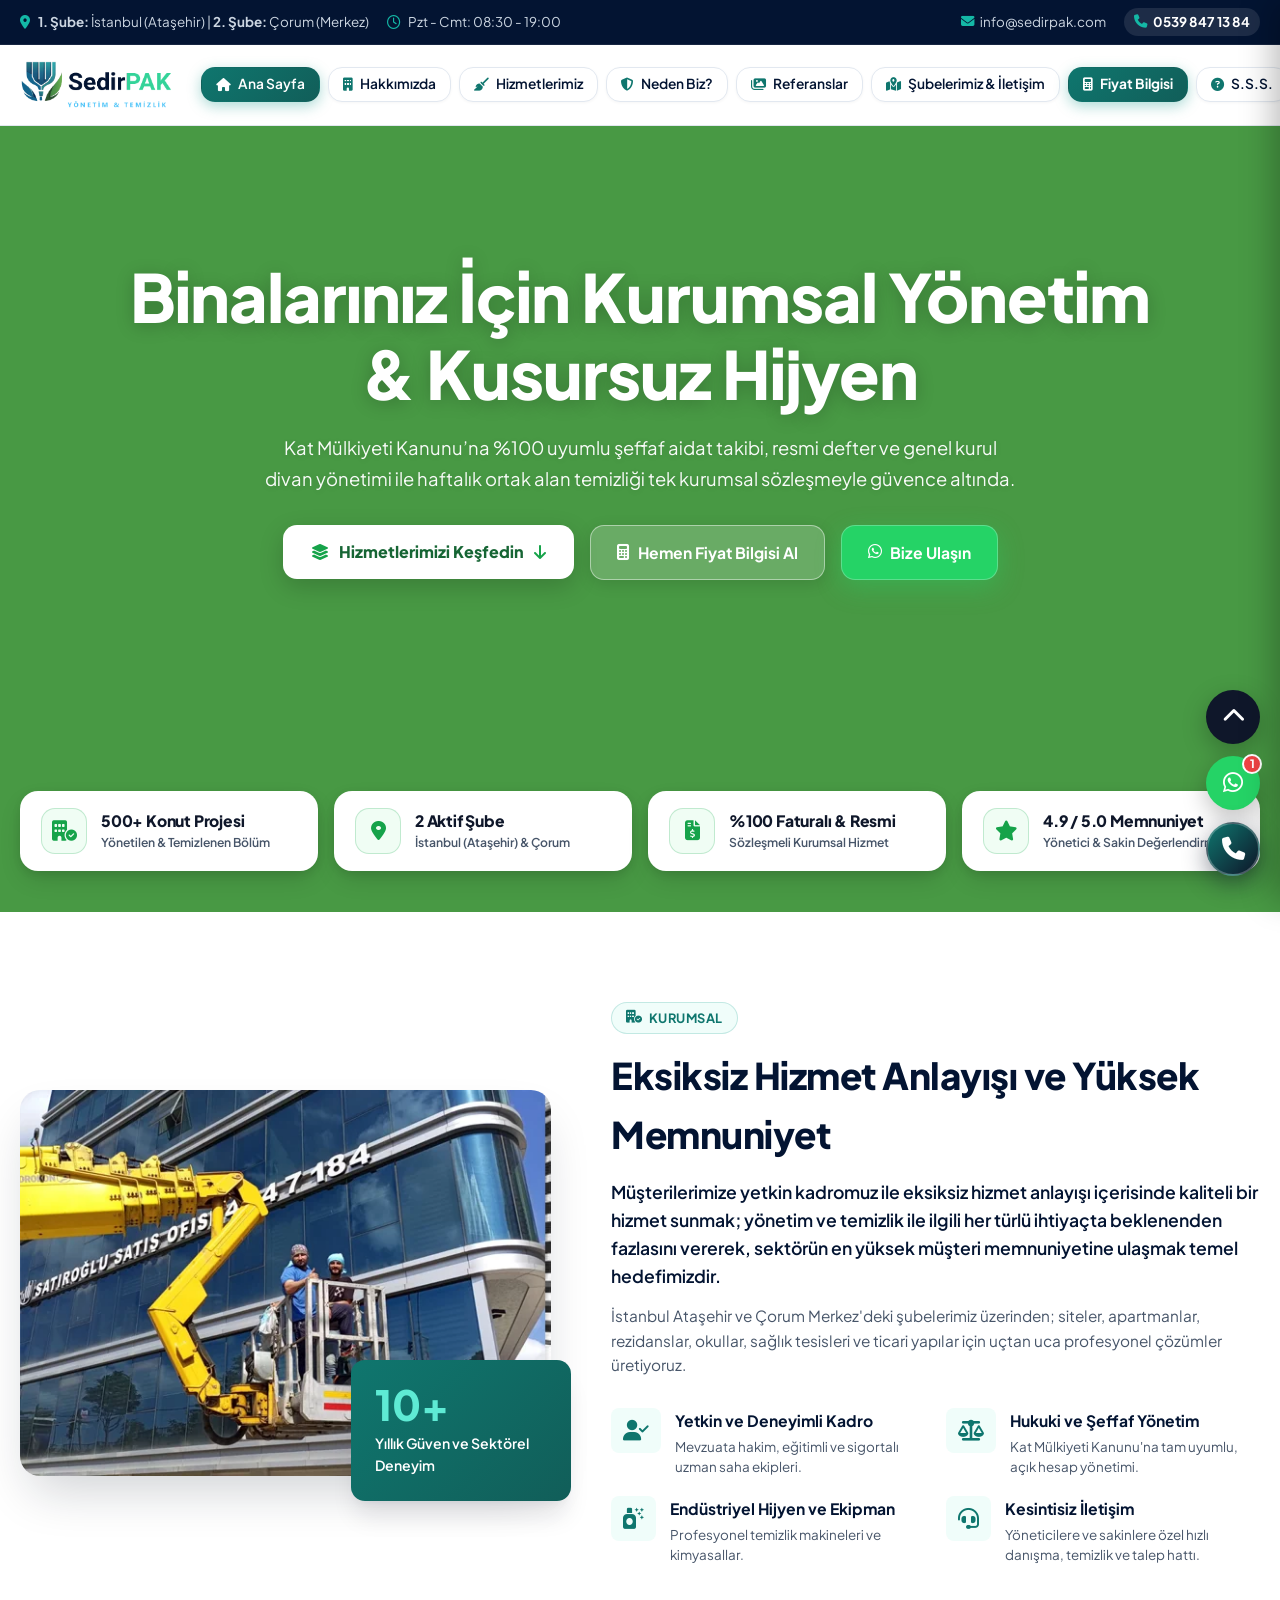
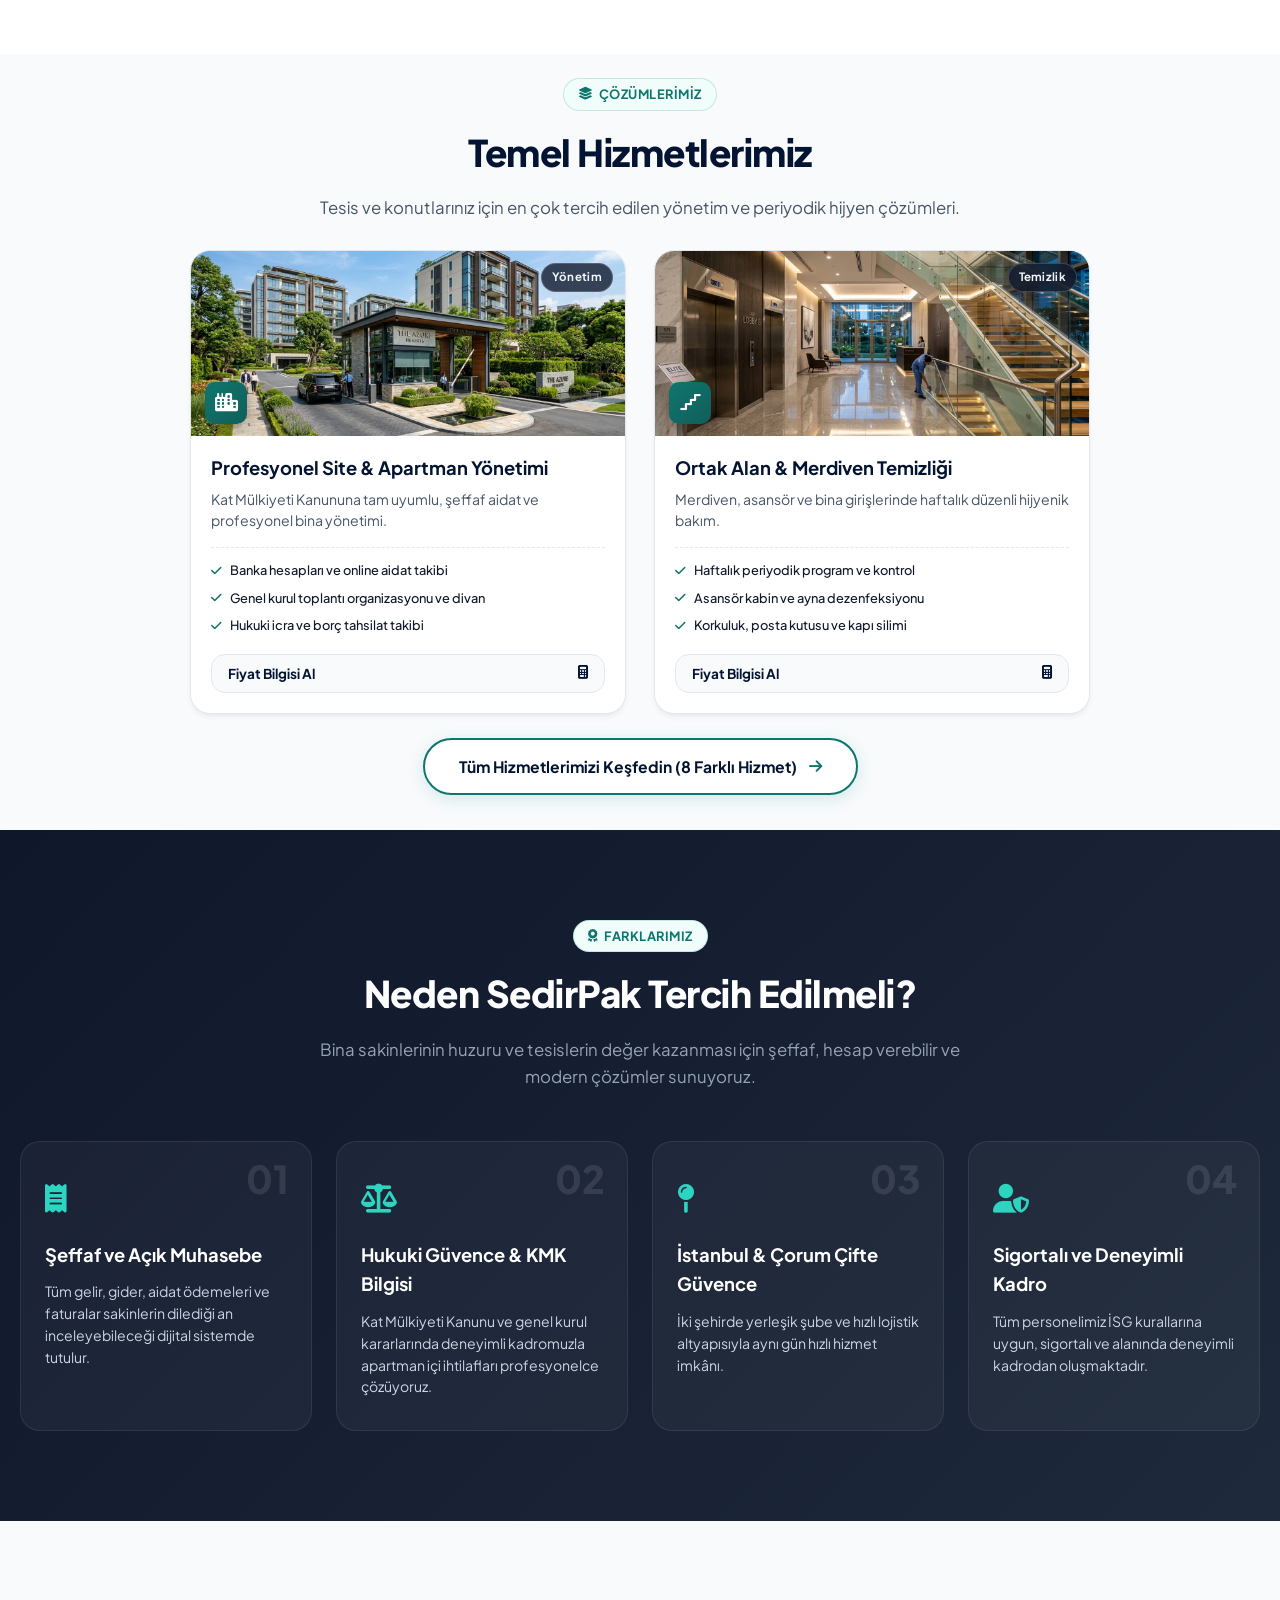
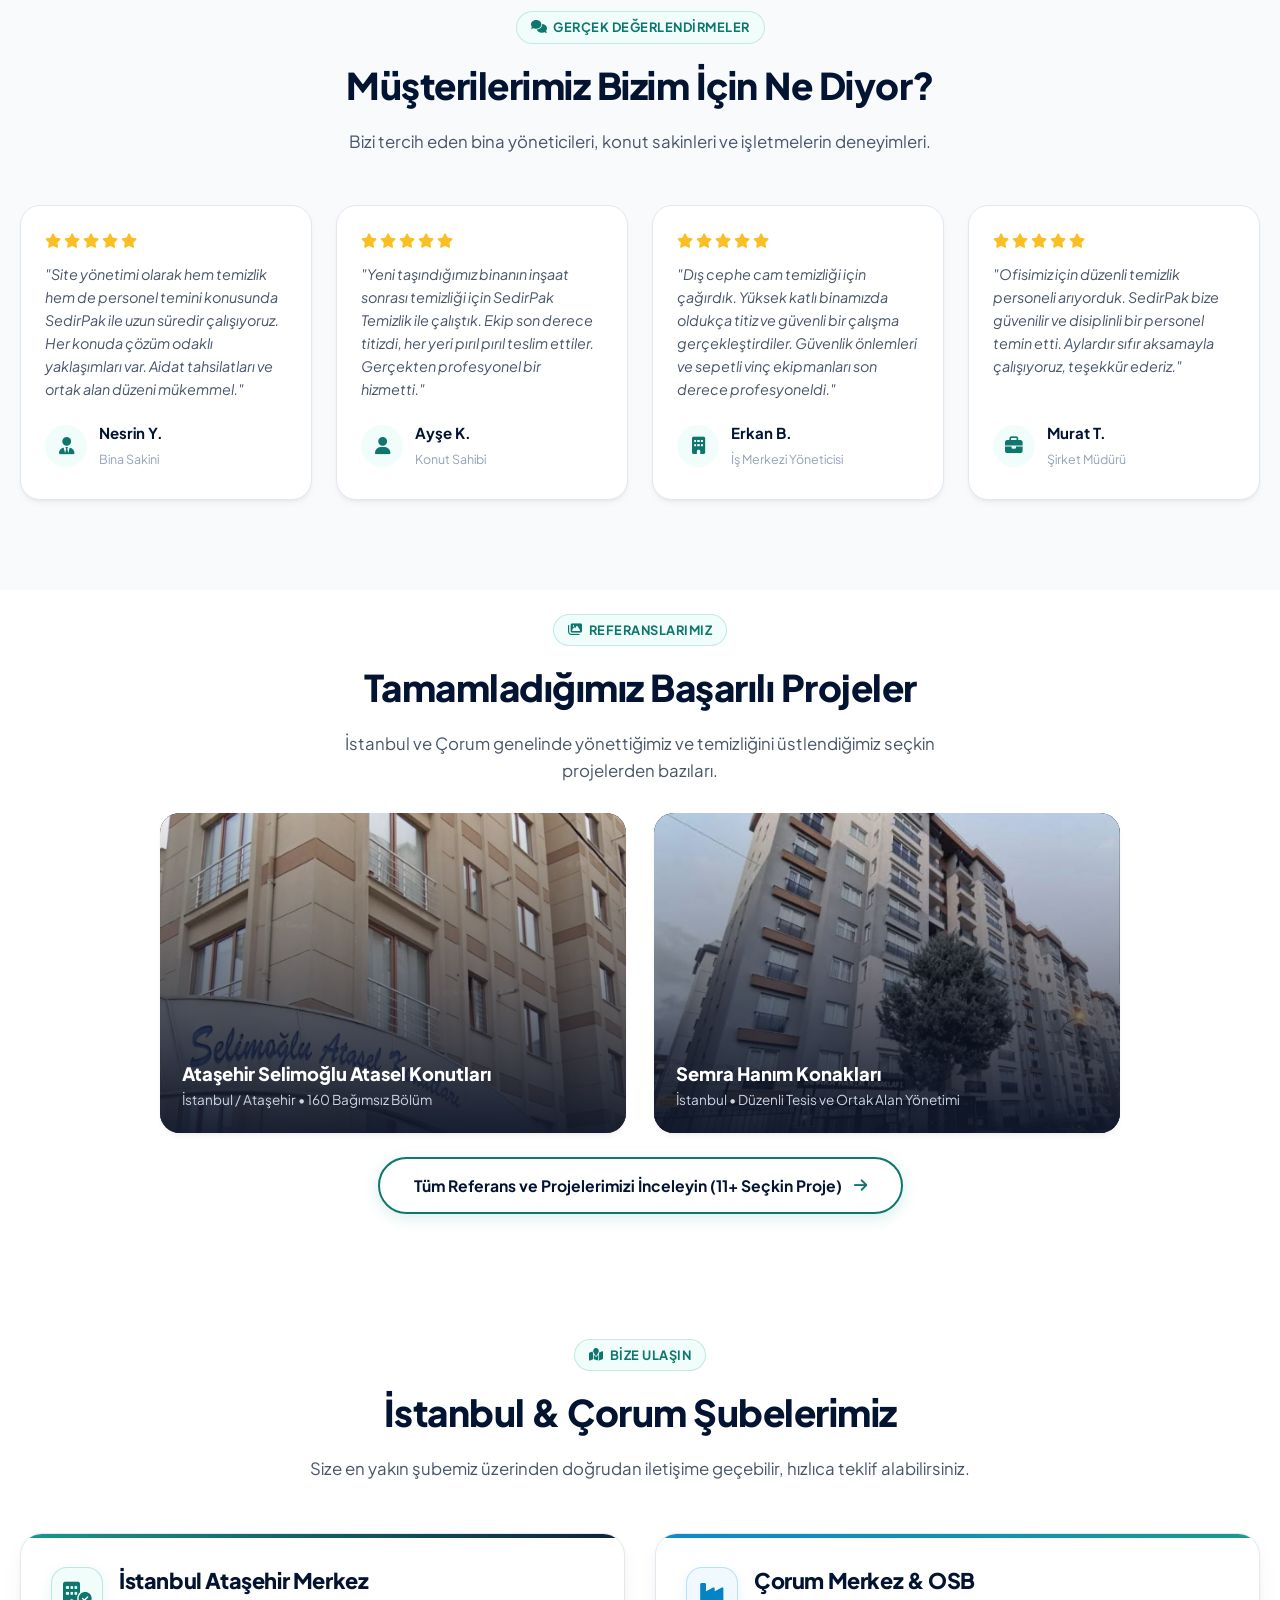
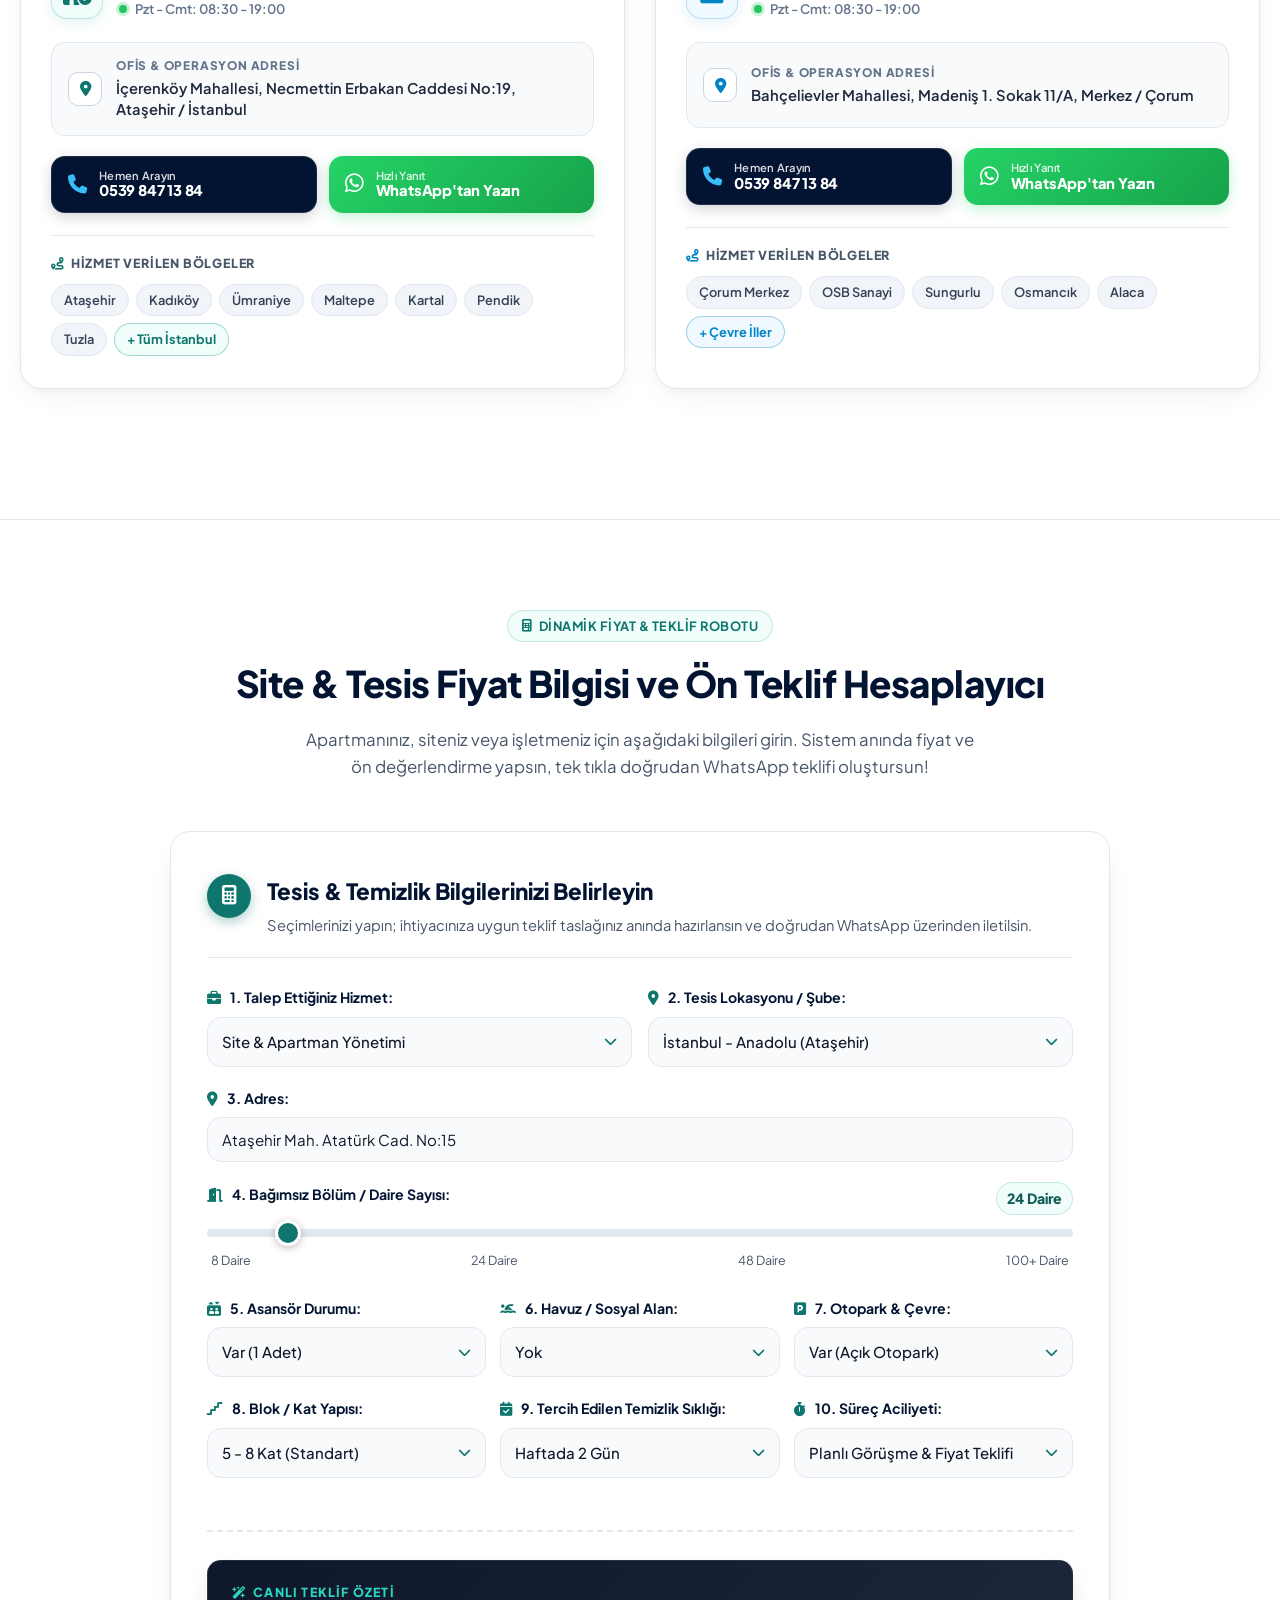
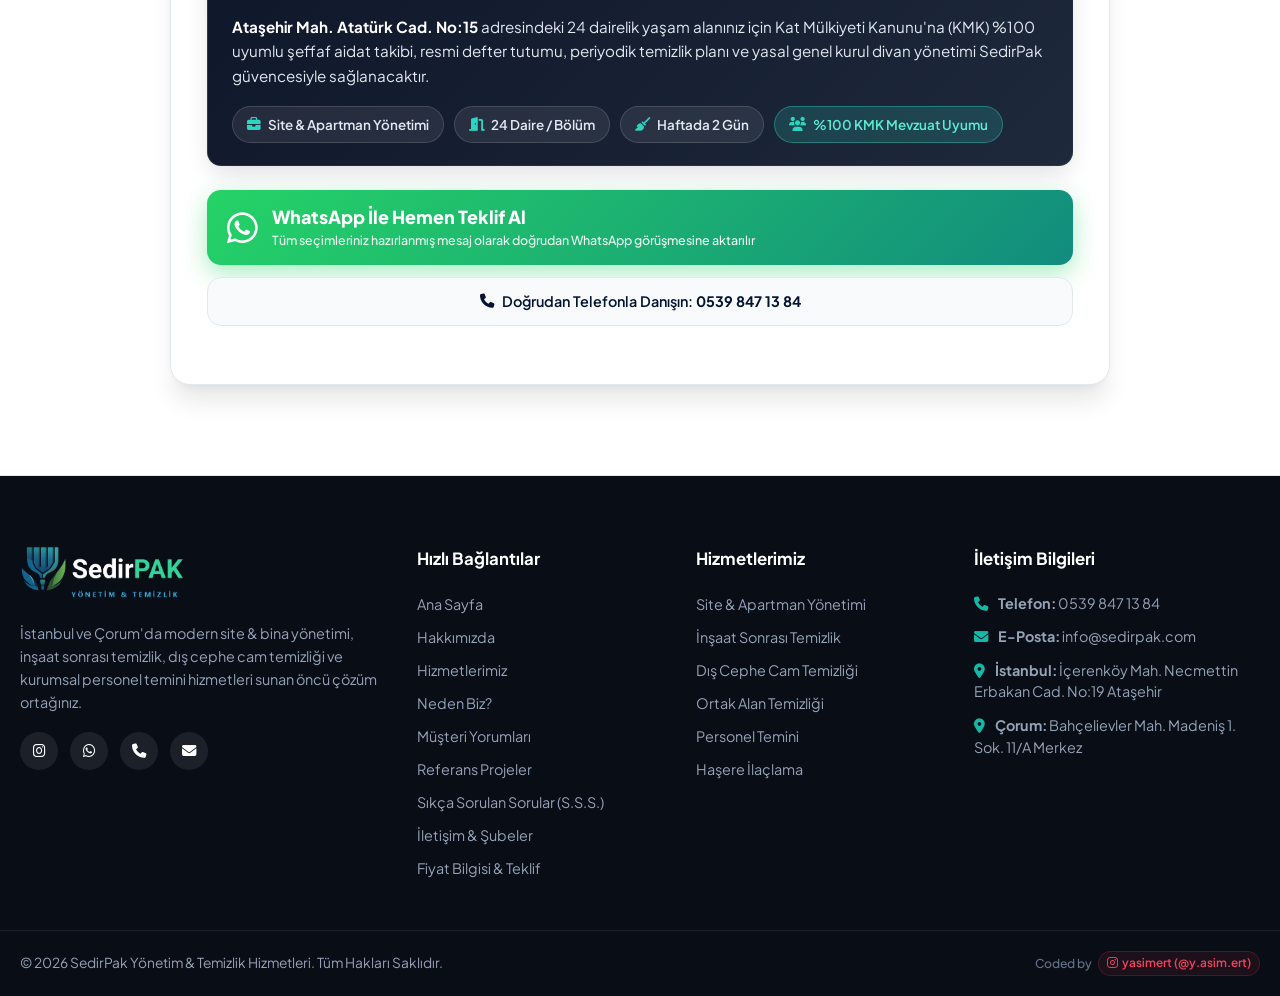
==== commit ceabf849: "fix(referanslar): referans projelerini guncelle ve portfoyu duzenle" ====
--- a/index.html
+++ b/index.html
@@ -30,7 +30,11 @@
 
   <!-- Main Stylesheet -->
   <link rel="stylesheet" href="css/style.css?v=5.7">
-  <link rel="icon" type="image/png" href="assets/img/sedirpak-logo.webp?v=2">
+  <!-- Favicon & Touch Icons -->
+  <link rel="icon" type="image/png" sizes="32x32" href="assets/img/favicon-32x32.png?v=3">
+  <link rel="icon" type="image/png" sizes="16x16" href="assets/img/favicon-16x16.png?v=3">
+  <link rel="apple-touch-icon" sizes="180x180" href="assets/img/apple-touch-icon.png?v=3">
+  <link rel="shortcut icon" href="favicon.ico?v=3">
   <script>
     if ('scrollRestoration' in history) history.scrollRestoration = 'manual';
   </script>
@@ -621,7 +625,7 @@
       <!-- Tüm Referanslarımız Butonu -->
       <div class="section-more-wrapper">
         <a href="referanslar.html" class="btn btn-section-more">
-          <span>Tüm Referans ve Projelerimizi İnceleyin (13+ Seçkin Proje)</span>
+          <span>Tüm Referans ve Projelerimizi İnceleyin (11+ Seçkin Proje)</span>
           <i class="fa-solid fa-arrow-right"></i>
         </a>
       </div>
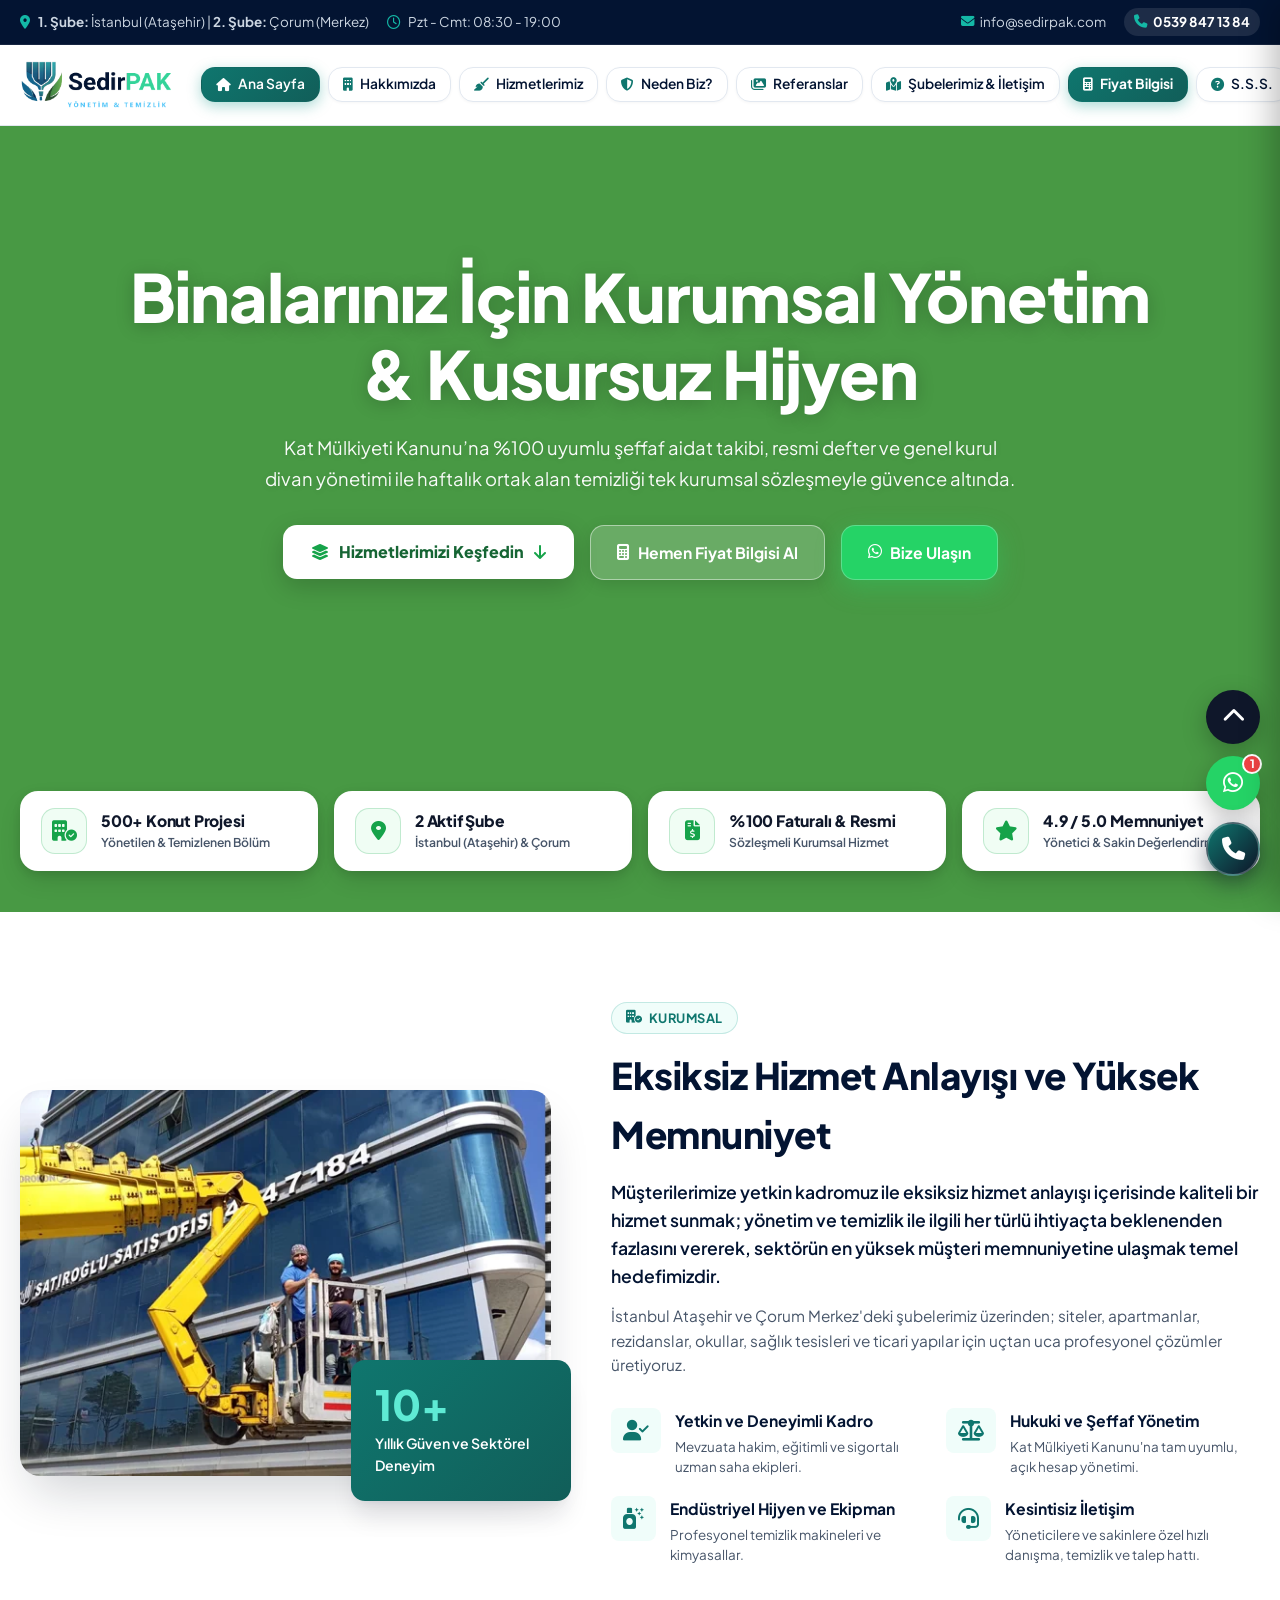
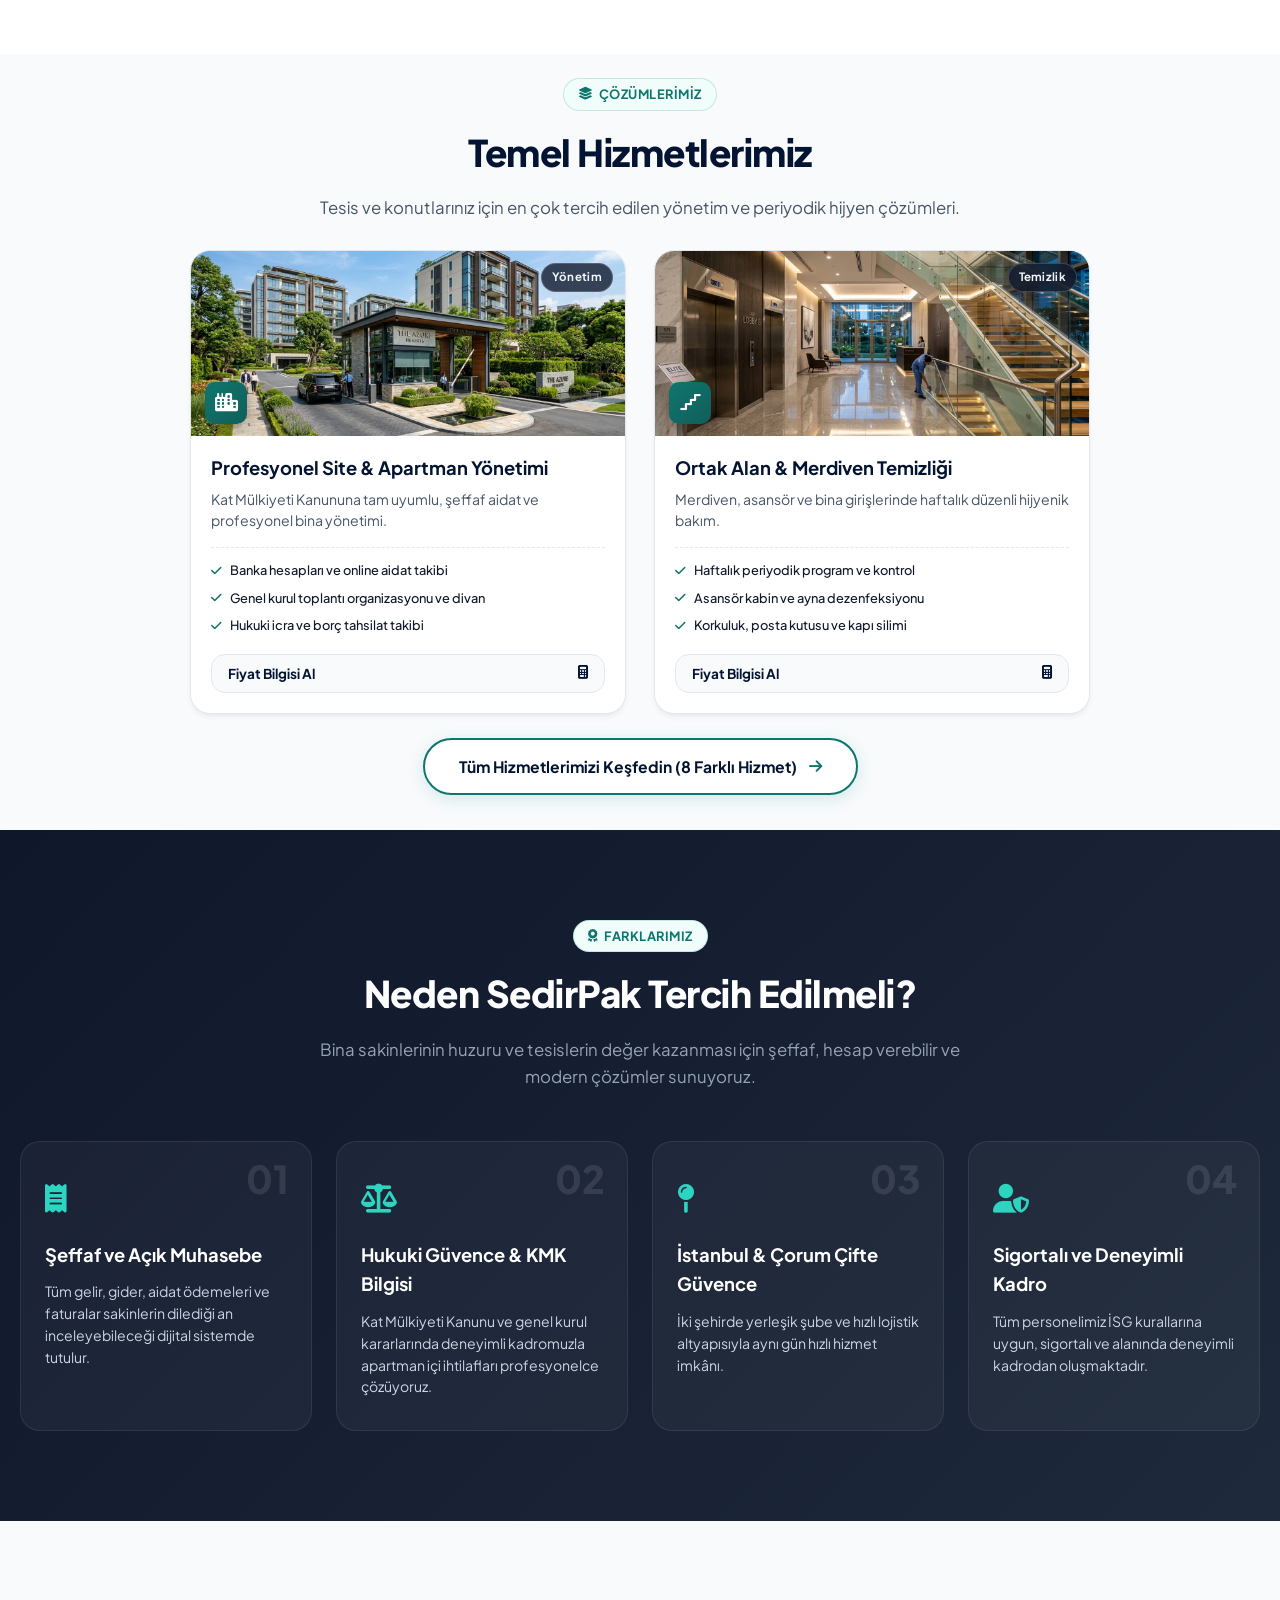
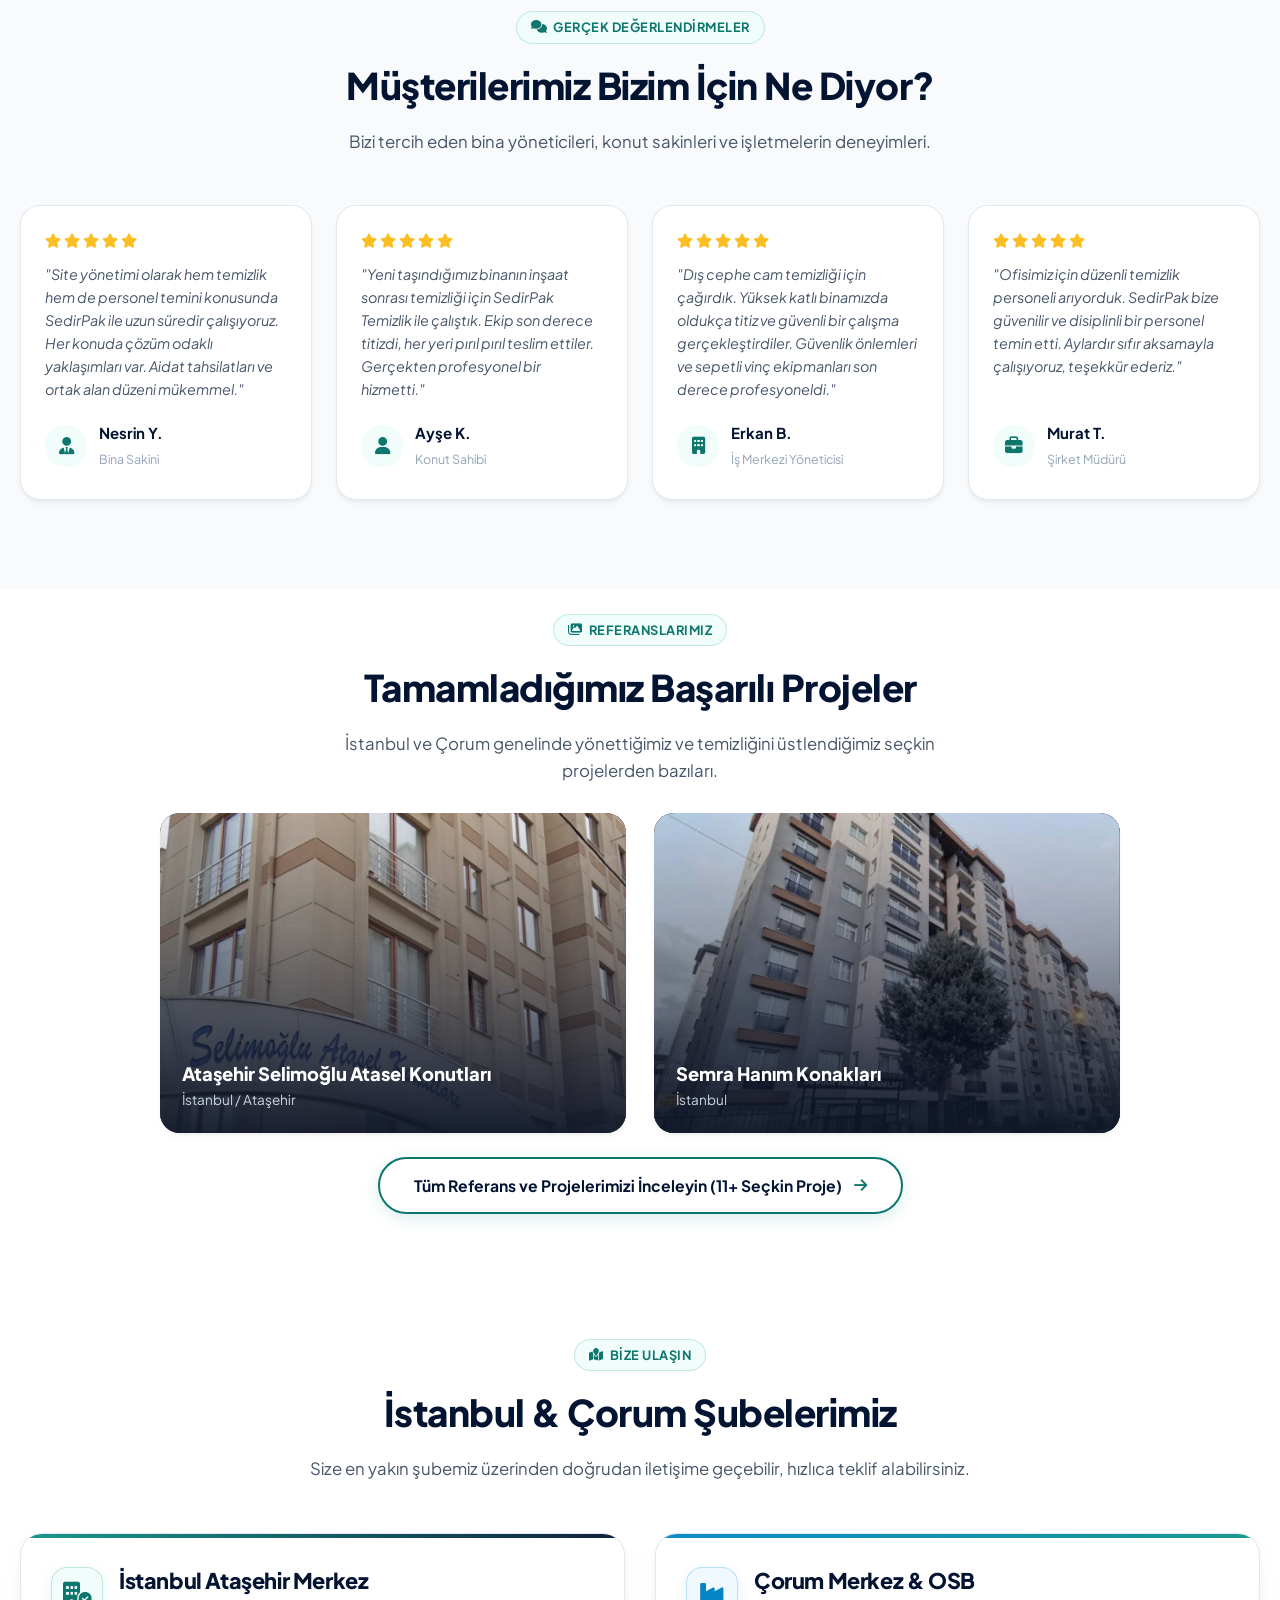
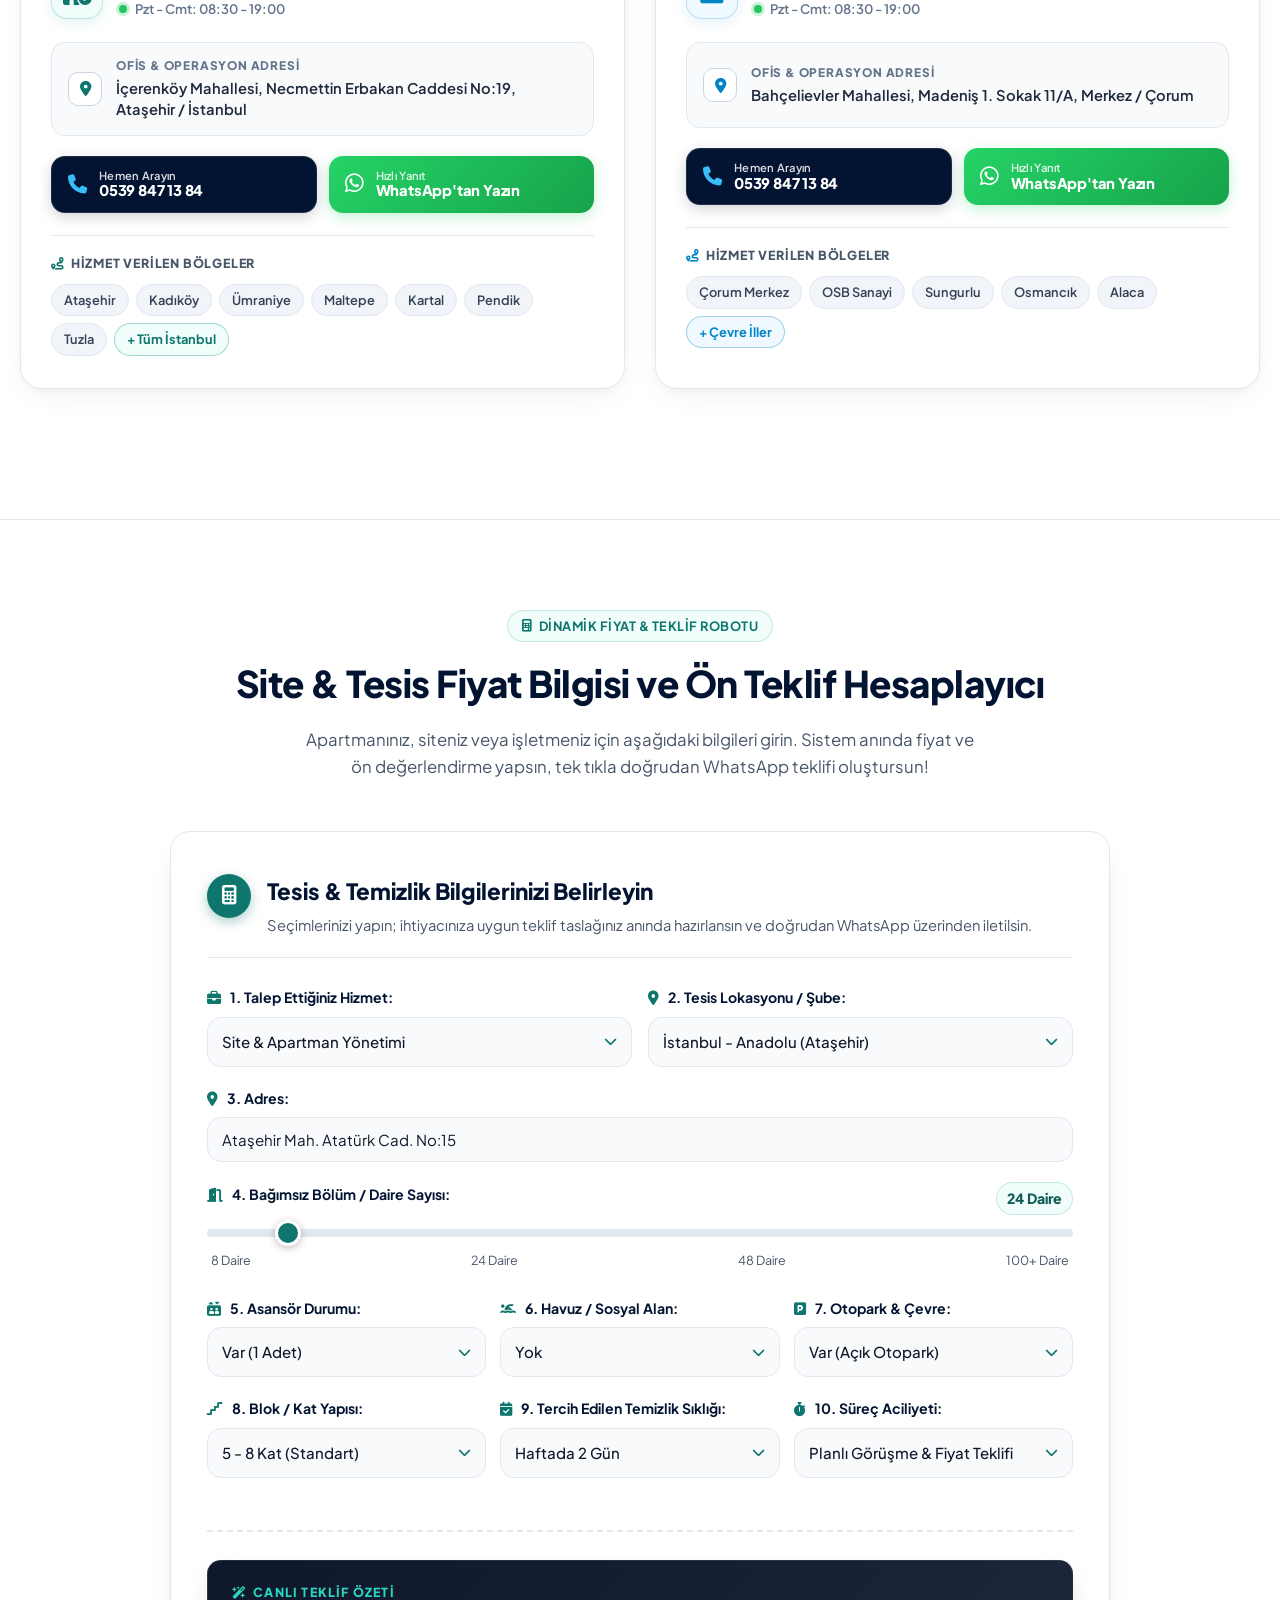
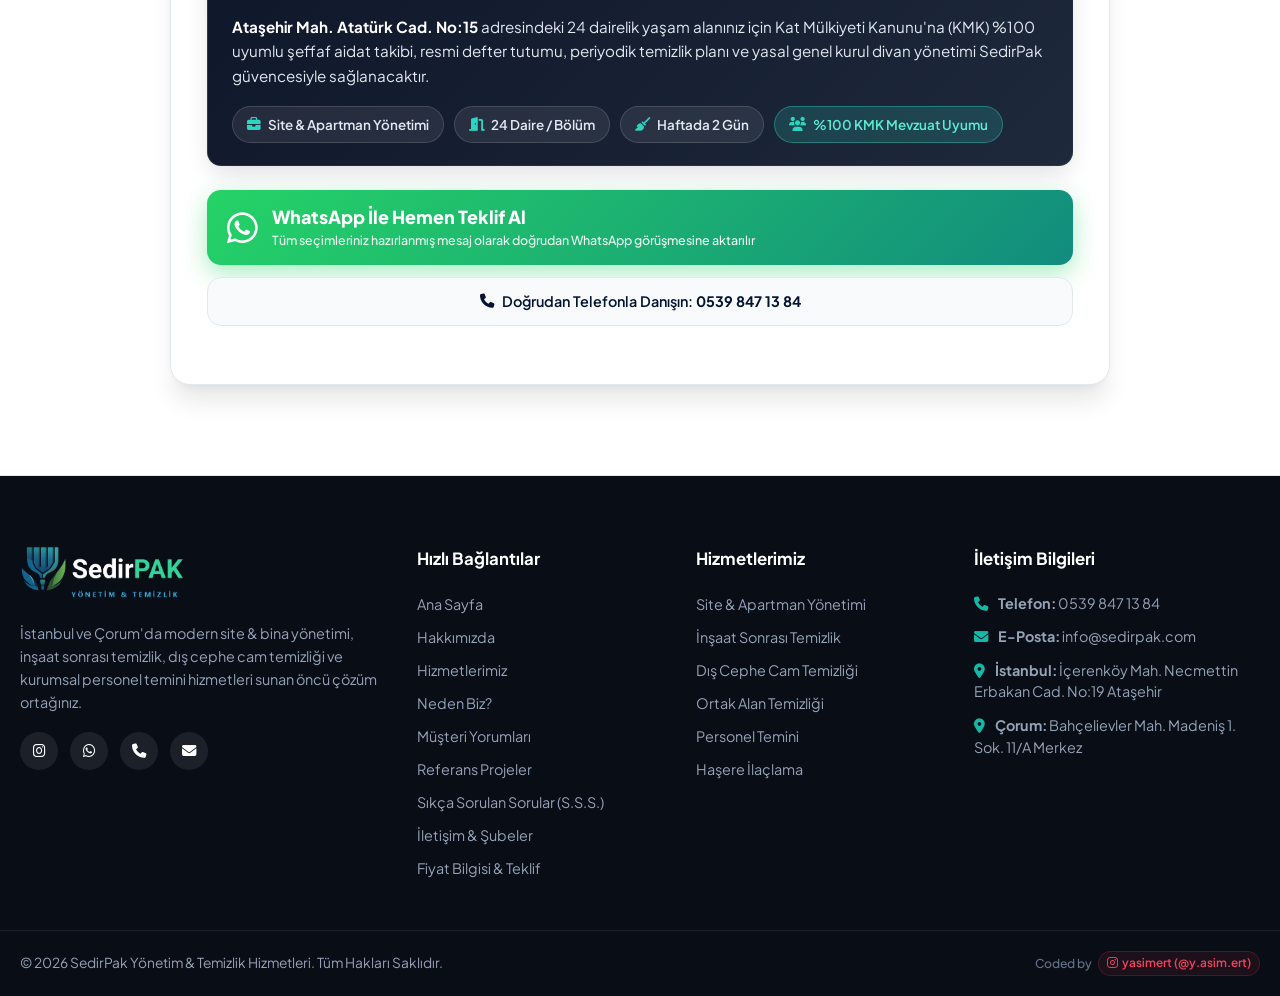
==== commit 26154b05: "fix(portfolio): referans kartlarindan is tanimlarini kaldir, sadece konum bilgisini birak" ====
--- a/index.html
+++ b/index.html
@@ -605,7 +605,7 @@
             <img src="assets/img/portfolio/sedirpak-atasehir-selimoglu-atasel-konutlari.webp" alt="SedirPak Ataşehir Selimoğlu Atasel Konutları" loading="lazy">
             <div class="portfolio-overlay">
               <h4 class="p-title">Ataşehir Selimoğlu Atasel Konutları</h4>
-              <p class="p-desc">İstanbul / Ataşehir • 160 Bağımsız Bölüm</p>
+              <p class="p-desc">İstanbul / Ataşehir</p>
             </div>
           </div>
         </div>
@@ -616,7 +616,7 @@
             <img src="assets/img/portfolio/sedirpak-istanbul-semra-hanim-konaklari.webp" alt="SedirPak İstanbul Semra Hanım Konakları" loading="lazy">
             <div class="portfolio-overlay">
               <h4 class="p-title">Semra Hanım Konakları</h4>
-              <p class="p-desc">İstanbul • Düzenli Tesis ve Ortak Alan Yönetimi</p>
+              <p class="p-desc">İstanbul</p>
             </div>
           </div>
         </div>
